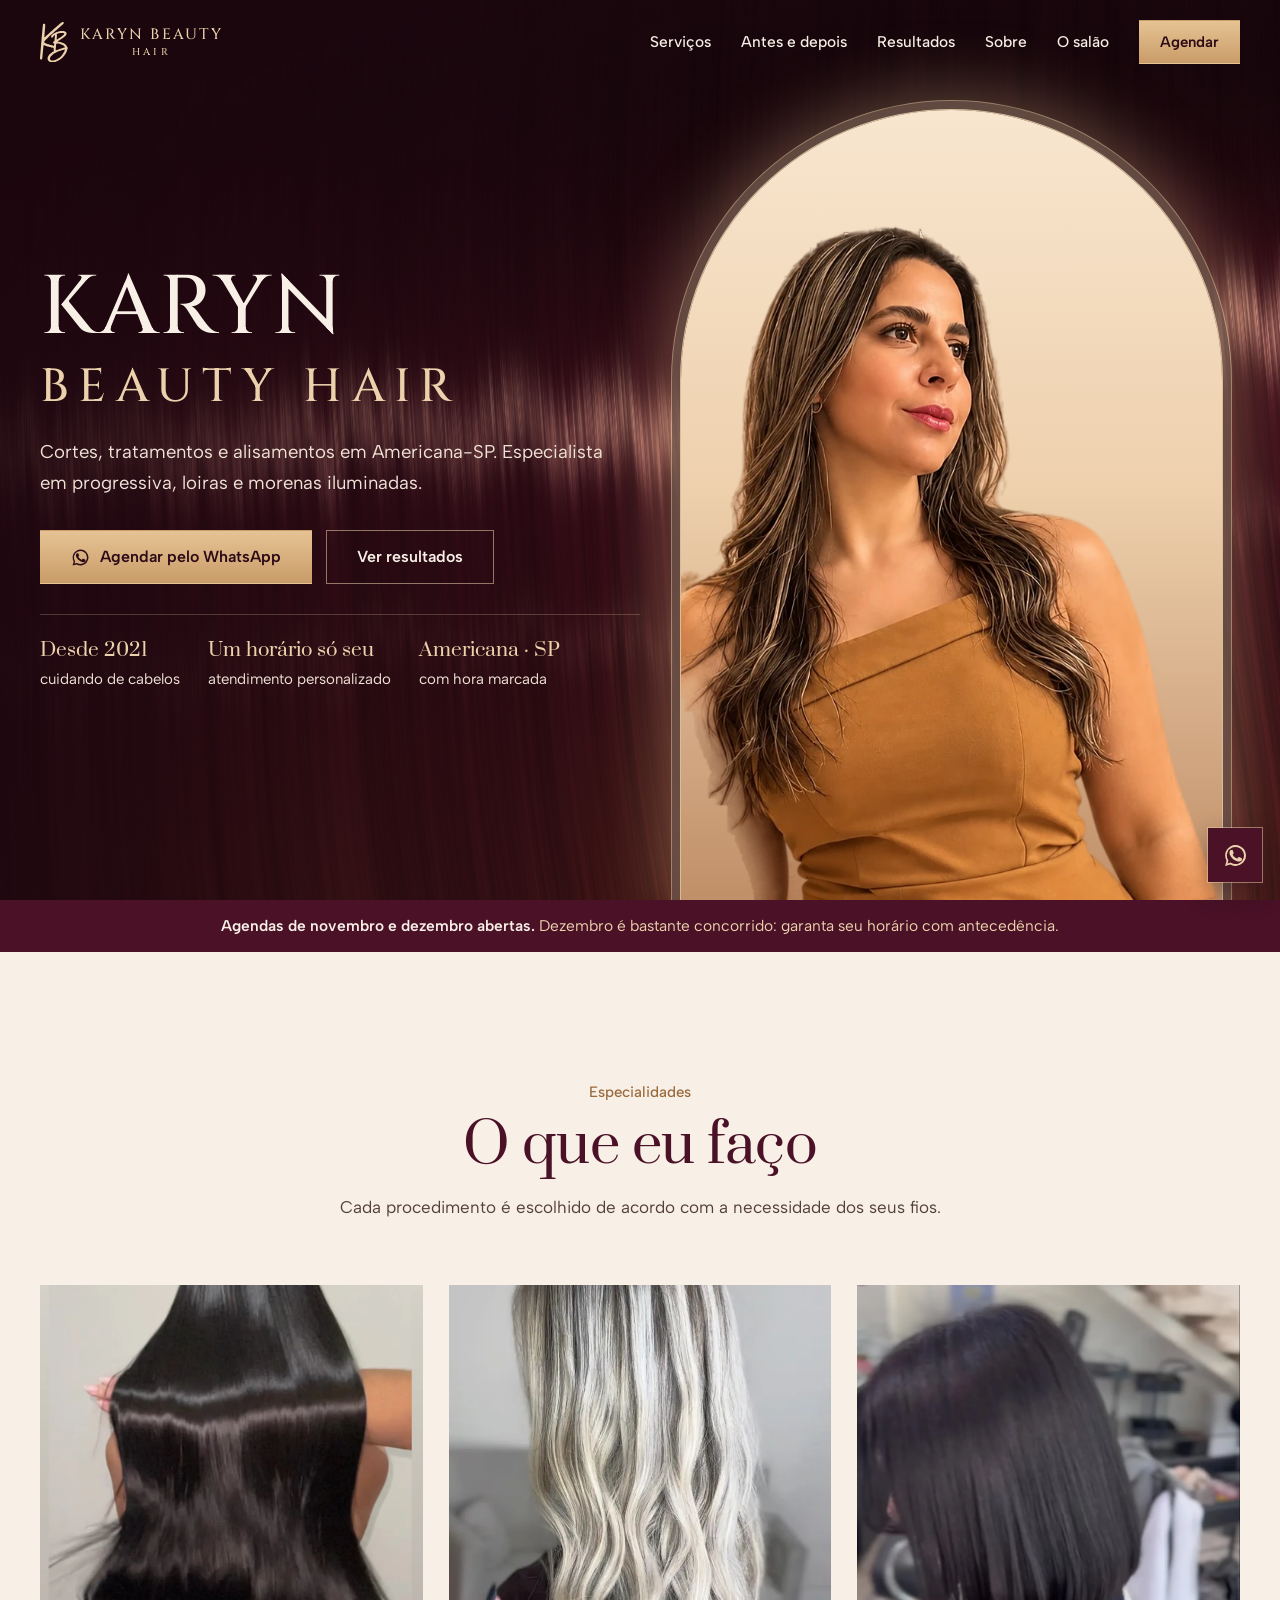
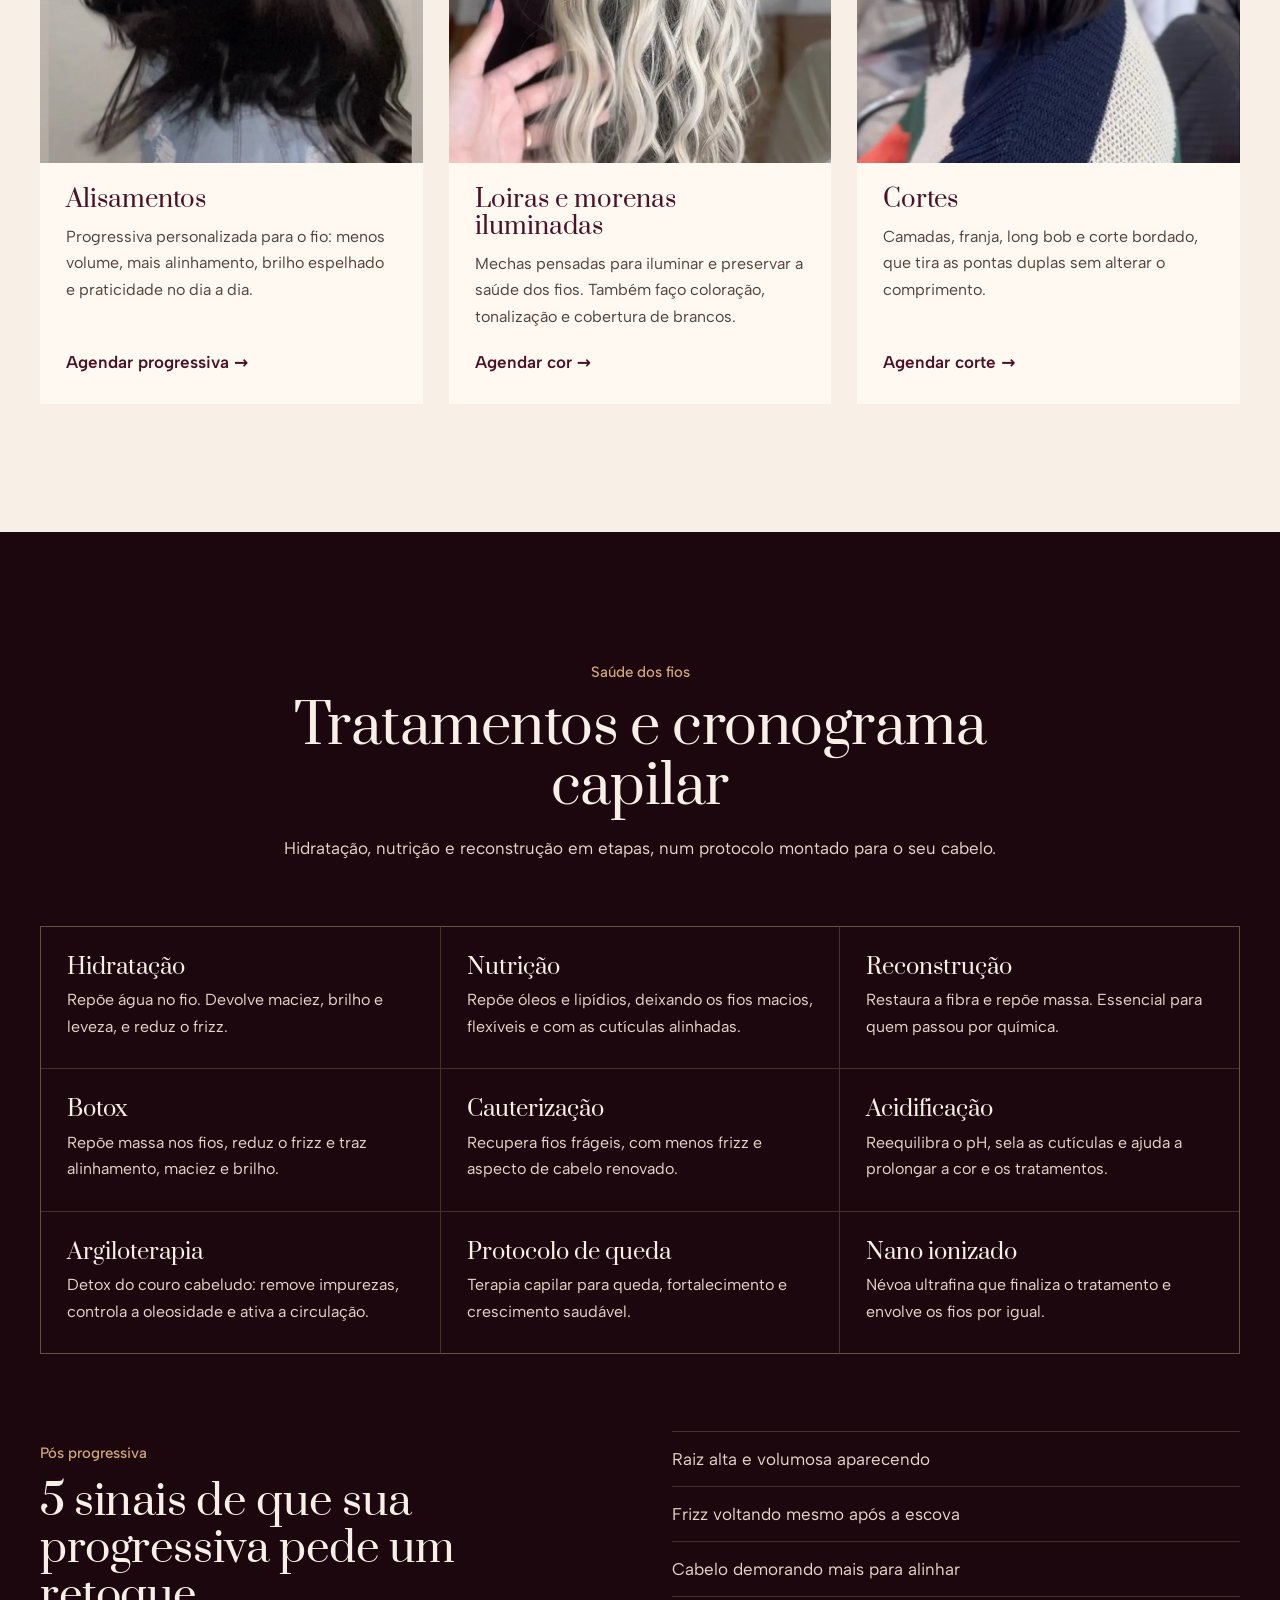
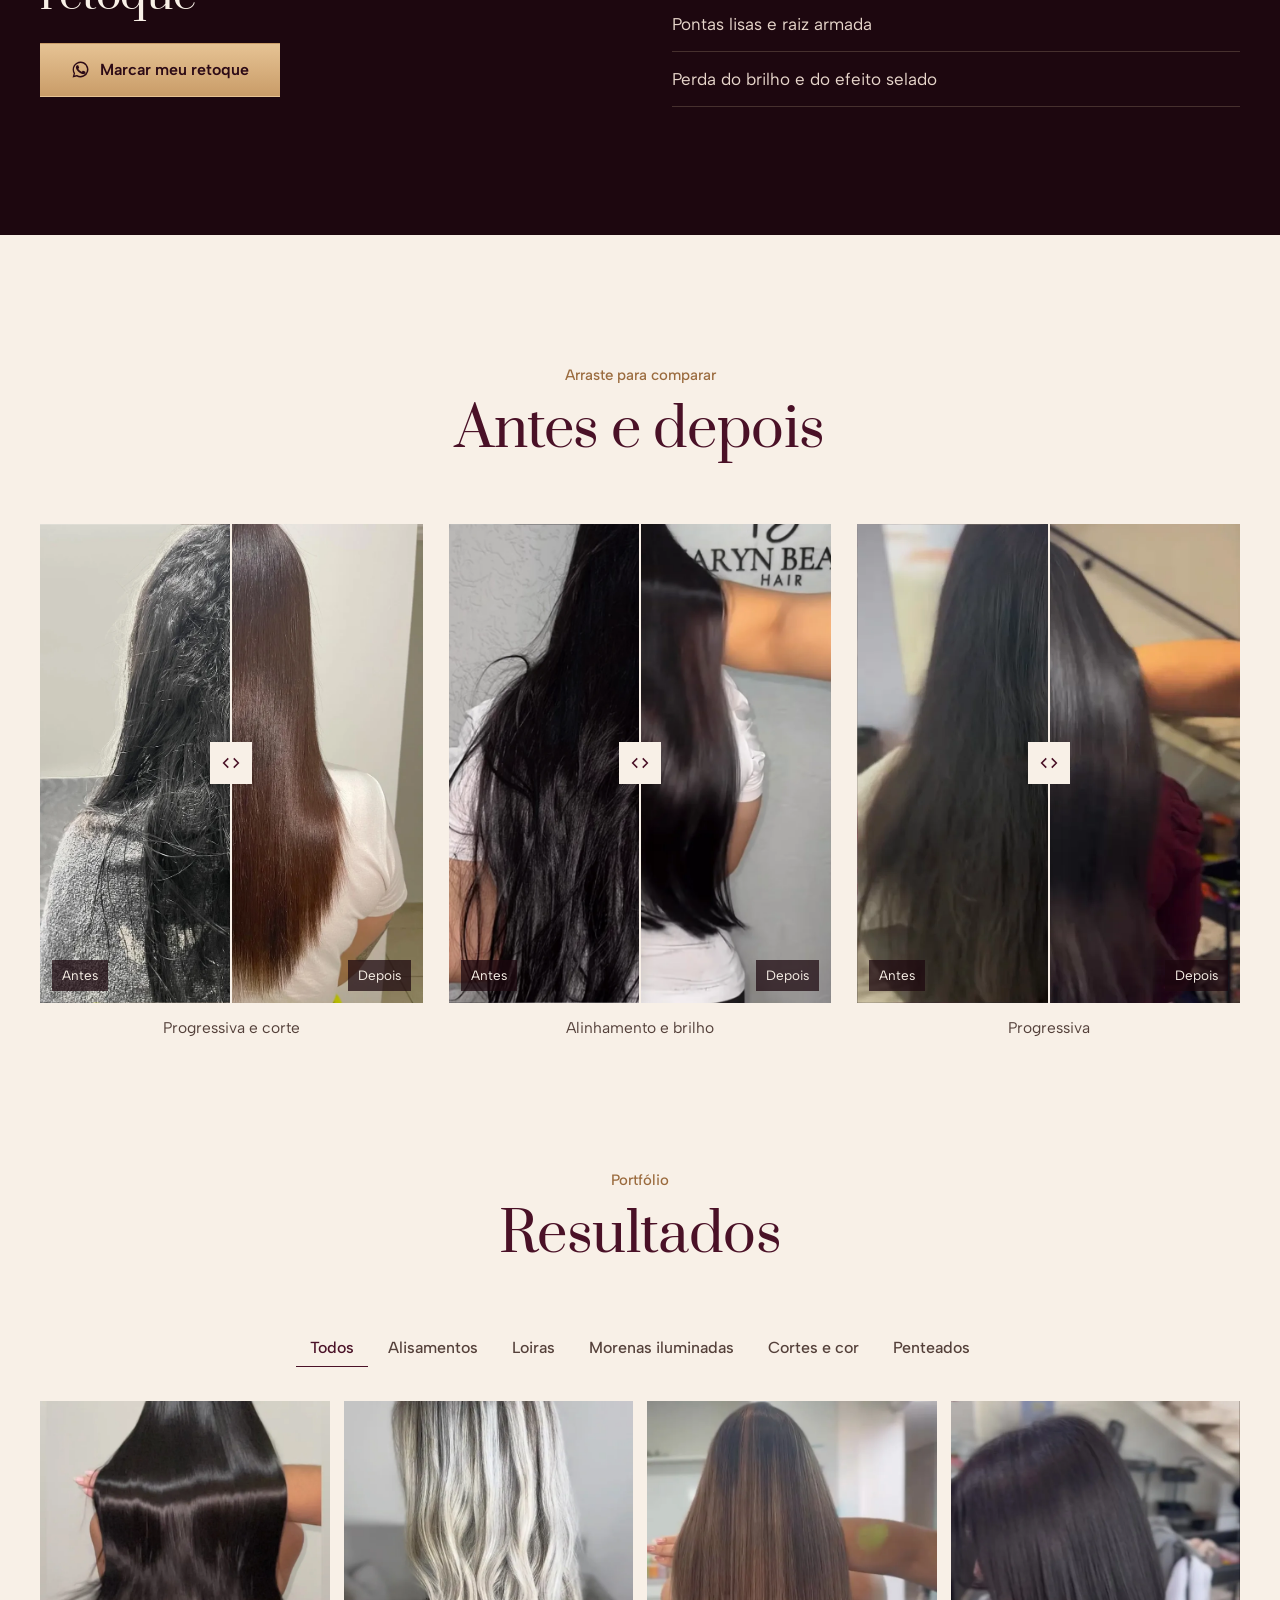
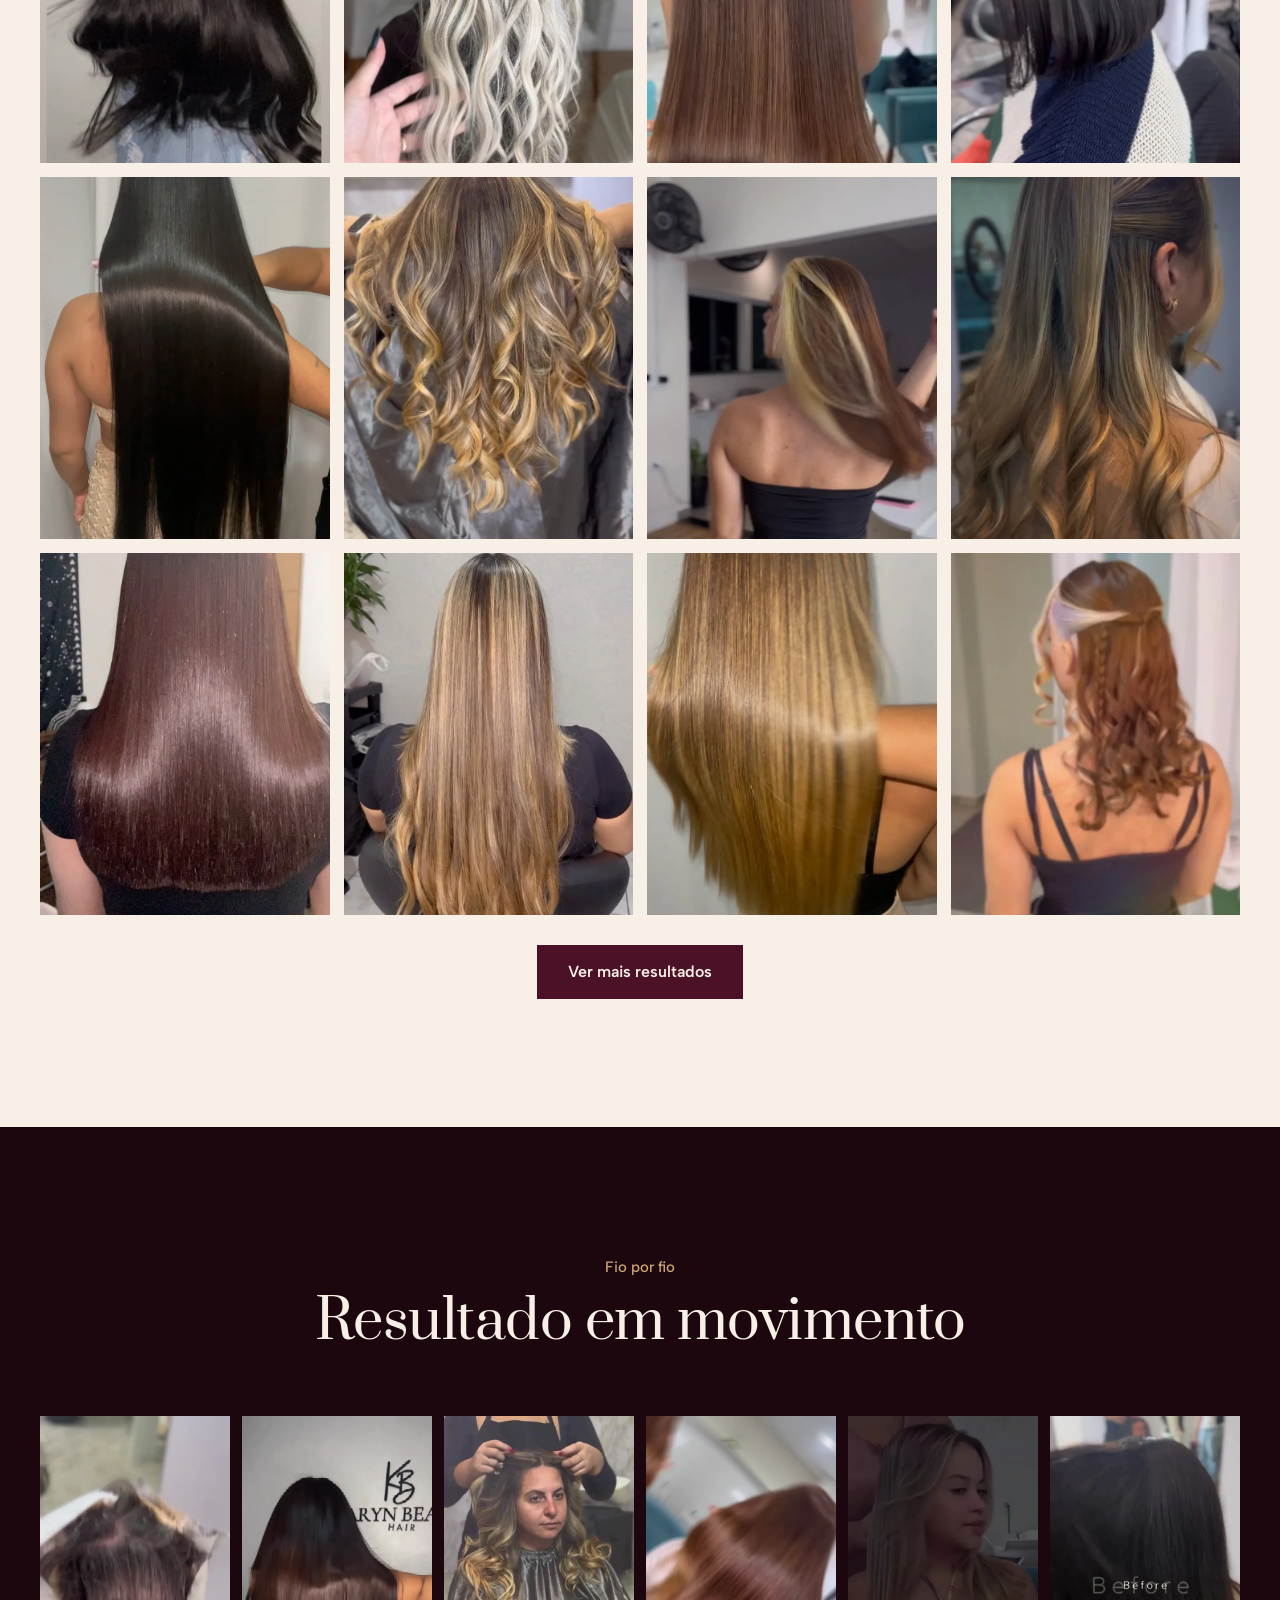
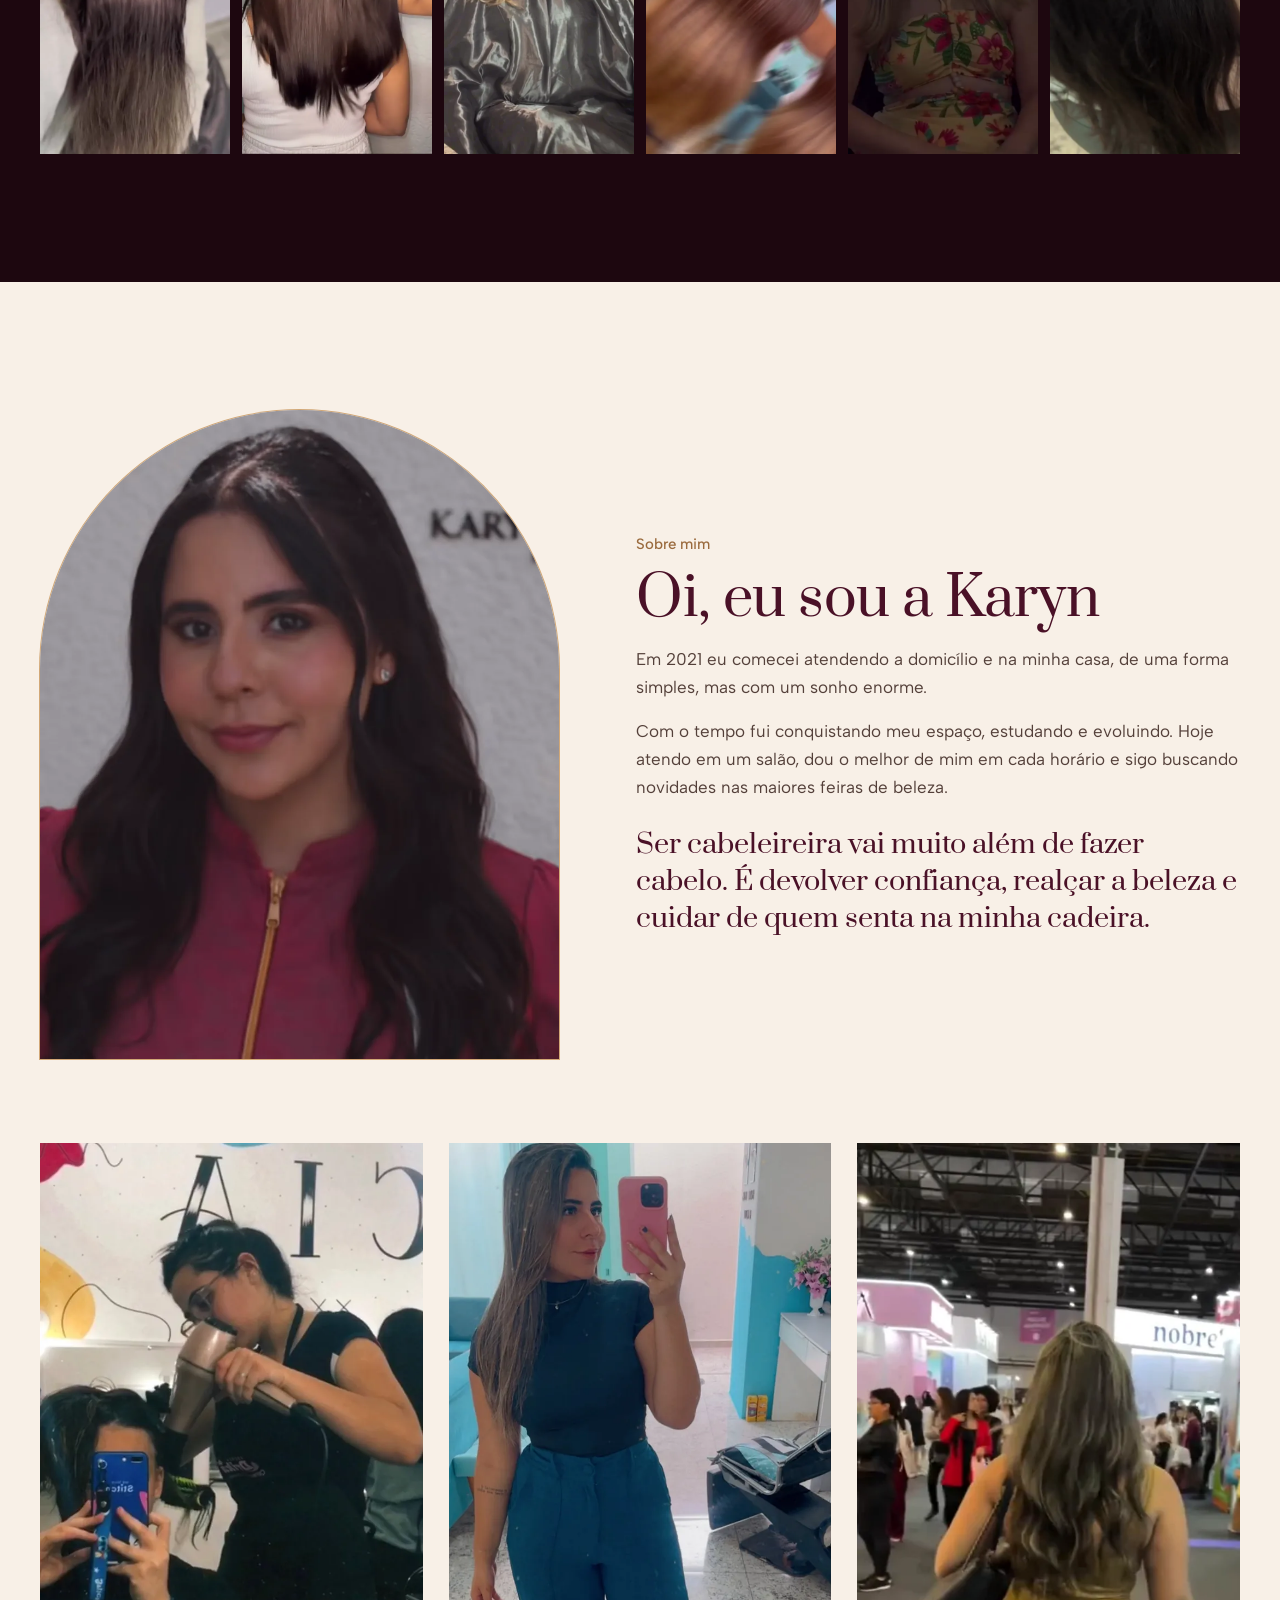
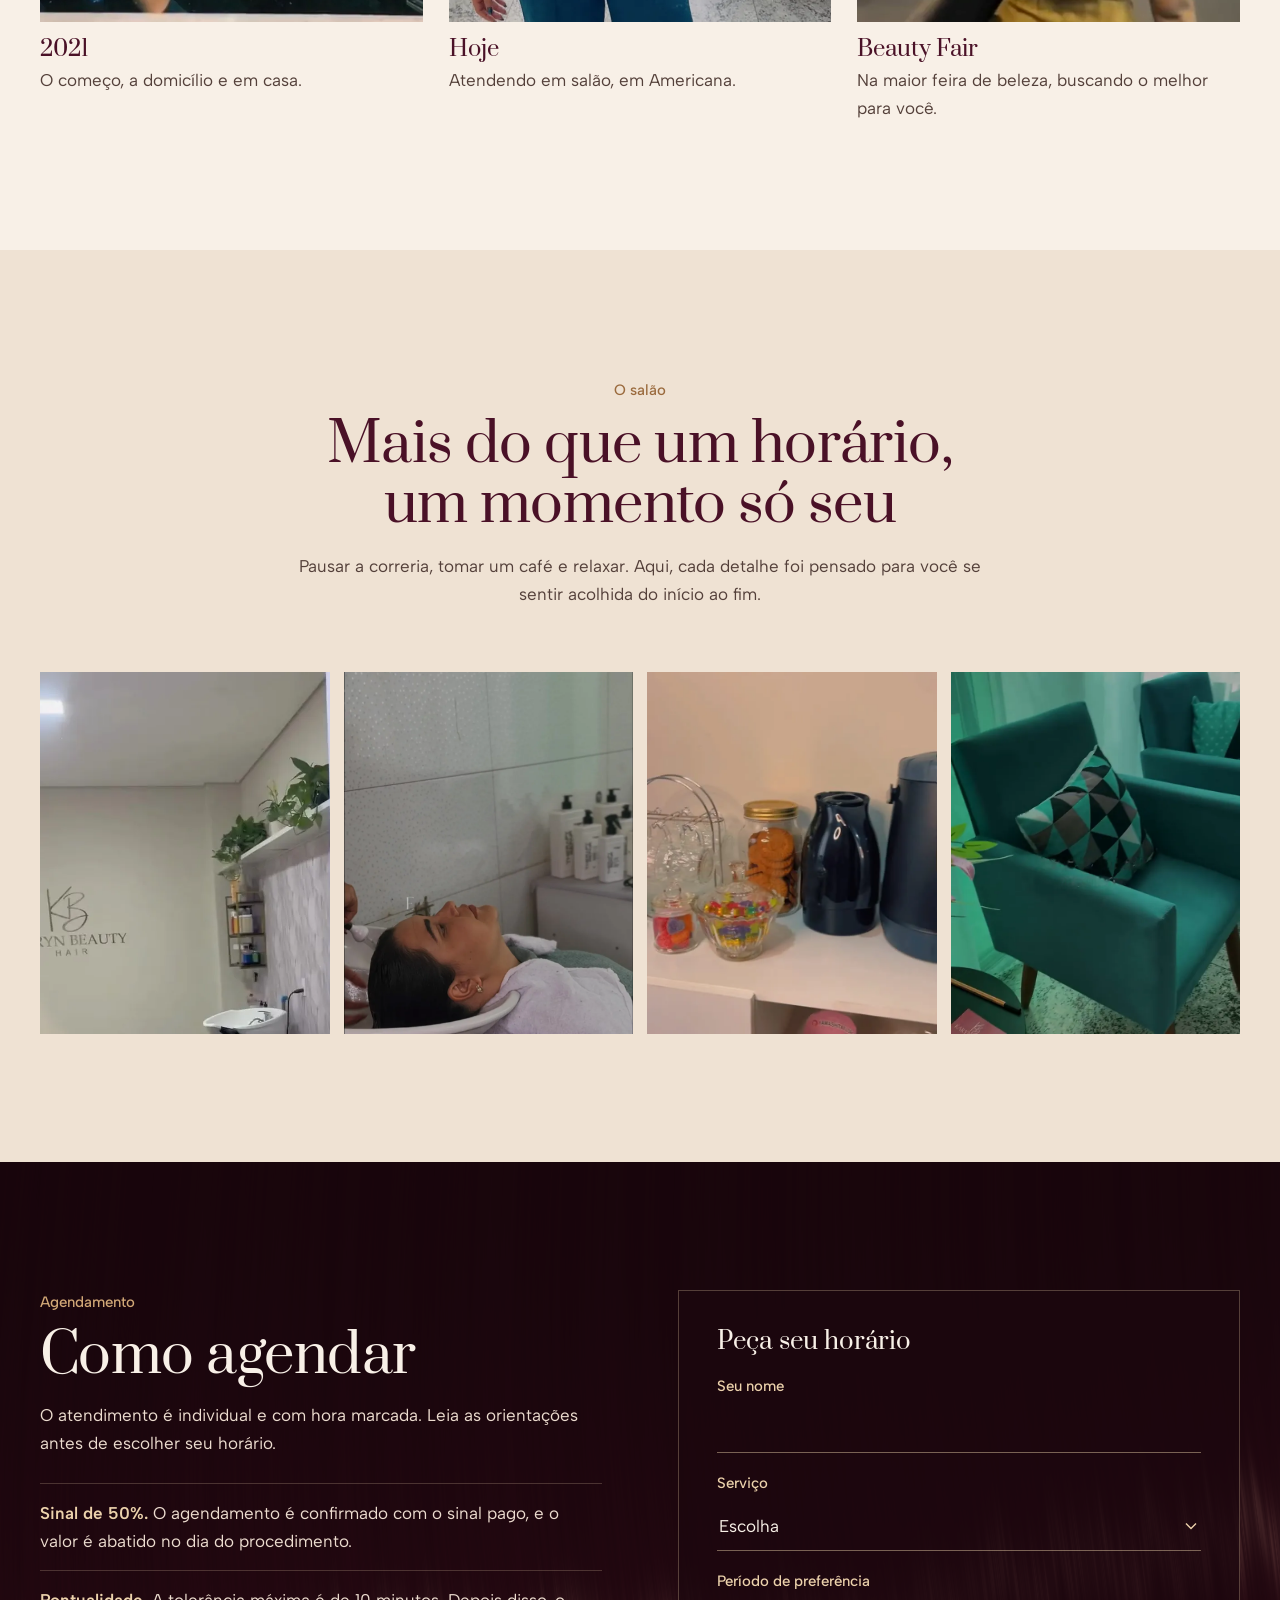
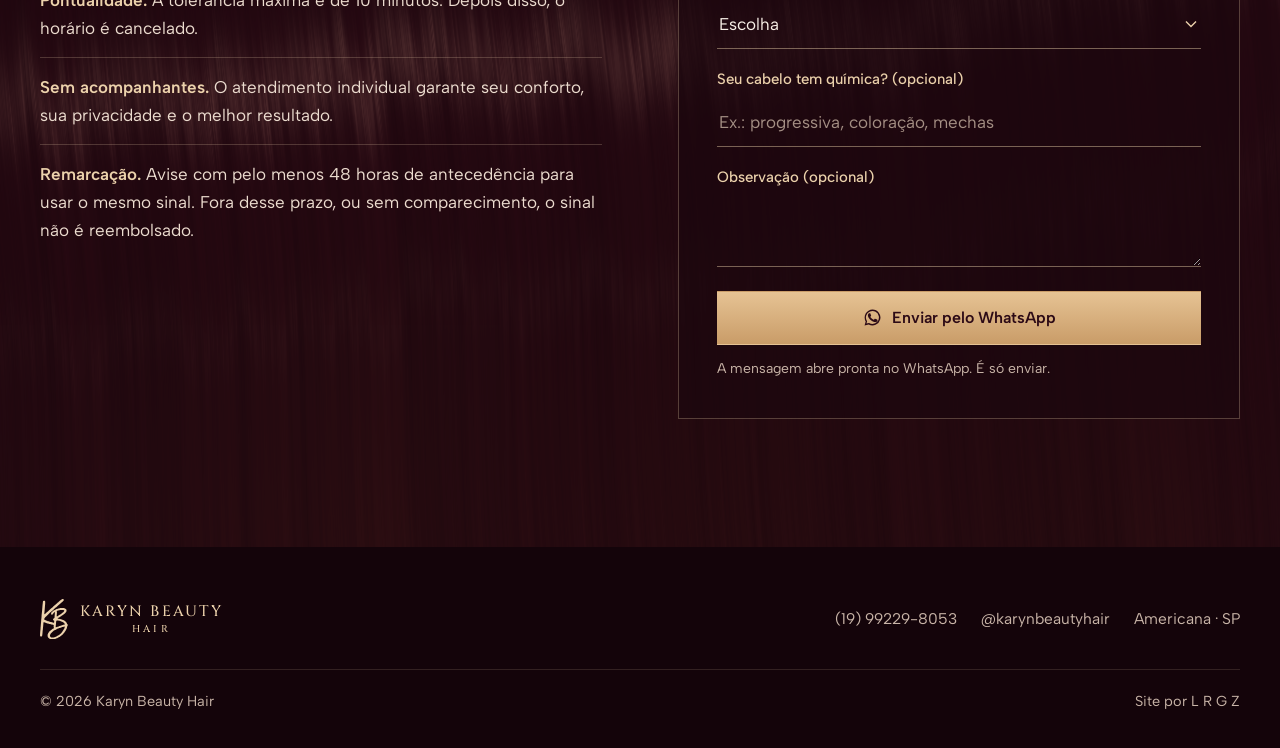
==== index.html @ 6caf1744 "Site Karyn Beauty Hair: topo com fios em shader, resultados, antes e depois e agendamento Co-Authore" ====
<!doctype html>
<html lang="pt-BR">
<head>
<meta charset="utf-8">
<meta name="viewport" content="width=device-width,initial-scale=1,viewport-fit=cover">
<title>Karyn Beauty Hair | Cabeleireira em Americana-SP</title>
<meta name="description" content="Cortes, tratamentos e alisamentos em Americana-SP. Especialista em progressiva, loiras e morenas iluminadas, com atendimento personalizado e hora marcada.">
<meta name="robots" content="noindex">
<meta name="theme-color" content="#1d070f">
<link rel="icon" href="favicon.png">
<link rel="apple-touch-icon" href="apple-touch-icon.png">
<meta property="og:type" content="website">
<meta property="og:title" content="Karyn Beauty Hair | Americana-SP">
<meta property="og:description" content="Alisamentos, loiras e morenas iluminadas, cortes e tratamentos.">
<meta property="og:image" content="https://azeugral.github.io/karyn-beauty-hair/assets/img/og.jpg?v=1">
<meta property="og:url" content="https://azeugral.github.io/karyn-beauty-hair/">
<link rel="preload" href="assets/fonts/cinzel.woff2" as="font" type="font/woff2" crossorigin>
<link rel="preload" href="assets/img/k-hero.webp" as="image">
<link rel="stylesheet" href="assets/css/site.css?v=20261103b">
</head>
<body>
<header class="topo"><div class="cx">
<a class="marca" href="#" aria-label="Karyn Beauty Hair, início"><svg class="kb" aria-hidden="true" xmlns="http://www.w3.org/2000/svg" viewBox="0 0 997 1430" fill="currentColor"><path d="M353.6 1428.2C353.3 1427.2 350.4 1424.9 347.2 1423.0C330.7 1413.4 326.7 1410.3 312.9 1396.8C286.4 1370.7 282.8 1365.0 275.8 1337.0C272.8 1325.3 272.6 1323.2 272.3 1302.5C271.8 1277.8 272.8 1271.5 280.3 1252.5C282.2 1247.5 284.3 1241.5 285.0 1239.1C286.8 1232.5 294.6 1218.4 301.2 1210.2C304.4 1206.2 309.5 1198.7 312.4 1193.7C319.2 1182.2 349.0 1151.8 365.5 1139.5C368.2 1137.4 373.5 1133.0 377.1 1129.6C389.2 1118.4 396.9 1112.0 405.1 1106.4C409.6 1103.4 417.6 1097.4 422.9 1093.1C437.2 1081.5 447.2 1074.8 460.5 1067.9C467.1 1064.5 475.6 1059.5 479.5 1056.9C483.4 1054.3 489.0 1050.6 492.2 1048.6C502.6 1041.8 502.9 1038.6 494.1 1021.7C488.5 1010.8 488.5 1010.8 488.2 993.9C487.9 981.1 488.3 975.1 489.5 969.2C490.4 965.0 491.4 956.5 491.7 950.5C492.7 930.9 489.8 928.5 455.0 920.5C446.5 918.5 436.0 915.8 431.7 914.4C427.3 913.1 415.2 910.4 404.7 908.4C394.1 906.5 381.7 903.6 377.0 902.0C372.3 900.4 362.6 898.1 355.5 897.0C348.3 895.8 337.4 893.2 331.0 891.0C324.0 888.7 313.3 886.1 303.6 884.5C293.2 882.8 285.2 880.9 280.6 879.0C276.7 877.4 267.2 874.5 259.5 872.6C251.8 870.7 241.2 867.5 236.0 865.5C230.8 863.5 222.2 860.4 217.0 858.6C211.8 856.8 205.7 854.4 203.5 853.3C201.3 852.2 195.2 850.1 190.0 848.6C178.2 845.3 173.4 843.4 169.7 840.8C168.2 839.7 165.0 838.2 162.6 837.5C160.3 836.8 154.5 834.6 149.7 832.6C138.2 827.9 134.9 827.9 130.0 832.8C125.6 837.2 124.5 841.3 123.0 859.3C122.4 866.0 121.3 880.0 120.4 890.5C119.6 901.0 118.0 916.7 116.9 925.5C115.9 934.3 114.6 947.9 114.0 955.8C111.4 992.8 110.8 999.4 109.0 1011.8C107.9 1019.0 106.6 1031.6 106.0 1039.8C103.8 1072.5 102.7 1085.0 101.4 1095.0C96.3 1134.0 94.8 1148.1 92.5 1177.0C88.9 1223.1 85.4 1260.1 82.9 1279.5C78.3 1314.7 77.6 1317.6 71.7 1326.6C69.4 1330.1 66.6 1334.4 65.5 1336.2C62.7 1340.8 53.8 1343.0 37.0 1343.2C22.2 1343.4 20.8 1342.9 11.4 1333.6C4.4 1326.8 3.9 1325.4 1.9 1309.5C-0.1 1293.1 -0.3 1288.0 0.9 1276.5C2.7 1258.9 4.9 1225.8 5.5 1208.5C6.3 1185.2 9.8 1145.2 12.7 1125.0C16.5 1098.6 16.8 1094.9 18.5 1062.5C20.1 1030.7 21.5 1011.3 23.0 1001.5C23.5 998.2 24.6 991.0 25.4 985.5C26.2 980.0 27.4 964.7 28.0 951.5C29.3 923.0 33.4 872.4 35.5 859.1C37.8 845.0 39.8 819.8 41.0 790.6C42.4 756.5 45.9 717.5 50.1 689.5C51.1 682.4 52.2 673.4 52.5 669.5C54.1 646.9 55.1 628.6 56.0 605.5C56.6 591.2 57.7 574.3 58.5 568.0C59.3 561.7 60.6 550.2 61.5 542.5C62.3 534.8 64.0 520.4 65.1 510.5C66.2 500.6 67.5 486.4 68.0 479.0C69.0 463.3 71.4 439.8 73.4 424.9C74.2 419.2 75.4 407.1 76.0 398.0C78.7 359.3 81.1 329.6 82.5 317.5C85.6 291.3 87.1 274.5 89.0 242.0C90.5 216.5 93.2 192.6 96.5 173.5C97.9 165.6 100.3 142.3 101.5 124.0C103.0 102.4 106.0 85.0 108.9 81.0C109.8 79.6 111.7 76.7 112.9 74.5C116.3 68.5 127.7 60.2 134.1 59.0C143.5 57.2 159.8 57.7 164.5 60.0C173.7 64.4 181.9 77.5 184.7 92.2C186.5 101.6 186.0 172.4 184.0 187.0C181.8 203.0 178.8 237.4 176.0 278.5C172.8 325.8 171.7 339.1 170.0 354.0C168.2 370.1 167.2 381.5 164.9 413.0C164.3 421.5 162.5 440.0 161.0 454.0C153.7 518.2 153.9 542.7 161.4 544.6C167.5 546.1 171.7 542.8 208.3 507.6C265.7 452.5 281.8 438.1 308.5 418.0C316.5 412.1 335.8 395.1 343.5 387.4C346.8 384.0 352.2 379.3 355.5 376.8C358.8 374.3 367.8 366.2 375.5 358.8C388.3 346.5 397.9 338.0 414.6 324.4C427.5 313.9 439.9 303.1 449.6 294.0C465.5 279.0 504.3 244.7 516.5 234.8C519.2 232.6 528.9 224.0 538.0 215.7C547.0 207.3 556.2 199.0 558.5 197.1C560.7 195.3 569.0 187.9 577.0 180.6C585.0 173.4 594.0 165.4 597.0 163.0C600.0 160.5 607.7 153.8 614.1 148.0C620.6 142.2 630.4 133.4 636.1 128.5C641.7 123.5 649.6 116.6 653.6 113.0C657.5 109.4 664.9 102.9 670.1 98.5C675.2 94.1 682.5 87.6 686.5 84.0C690.4 80.4 697.3 74.6 701.9 71.0C706.5 67.5 710.9 63.5 711.8 62.2C712.6 60.9 715.8 58.1 718.9 56.0C722.0 53.9 726.5 50.1 729.0 47.5C733.0 43.4 739.1 38.3 758.4 23.6C761.2 21.5 766.0 17.6 769.1 14.9C776.2 8.8 793.1 1.9 802.4 1.3C828.9 -0.4 835.3 1.8 846.4 16.4C850.2 21.5 850.2 21.5 849.8 34.0C849.4 44.6 849.0 47.2 847.1 51.0C844.7 55.6 814.6 86.9 803.4 96.4C791.3 106.6 777.3 118.9 769.0 126.5C760.1 134.7 743.4 149.1 730.2 159.8C726.0 163.3 716.7 171.2 709.6 177.3C702.5 183.5 693.7 190.6 690.1 193.3C686.5 195.9 675.2 206.1 665.0 215.9C654.8 225.8 643.1 236.5 639.0 239.7C634.9 243.0 625.5 251.2 618.3 257.9C611.0 264.7 603.1 271.6 600.7 273.4C593.7 278.5 575.2 294.8 565.5 304.5C553.0 316.9 513.6 353.0 503.1 361.5C498.4 365.4 491.2 371.7 487.0 375.5C482.9 379.4 475.7 385.5 471.0 389.0C466.3 392.5 460.5 397.4 458.1 399.8C455.6 402.2 450.6 406.6 446.9 409.6C443.1 412.6 438.4 417.1 436.3 419.6C434.2 422.1 428.4 427.4 423.5 431.3C418.6 435.2 411.4 441.3 407.6 444.8C403.8 448.3 398.0 453.0 394.6 455.2C391.3 457.3 384.2 463.3 379.0 468.4C373.8 473.4 367.2 479.5 364.3 481.7C357.1 487.4 346.4 496.9 335.1 507.6C329.8 512.6 321.7 519.7 317.0 523.5C297.8 539.0 212.2 624.2 196.8 643.0C193.9 646.6 189.5 652.7 187.0 656.5C184.6 660.4 179.6 667.1 175.9 671.5C160.6 689.9 148.1 713.0 149.3 720.7C151.0 730.7 165.1 743.2 184.0 751.4C189.7 753.9 198.0 758.4 202.4 761.4C206.9 764.3 212.8 767.7 215.5 768.8C235.1 776.9 265.3 787.4 281.0 791.5C287.9 793.3 300.5 797.0 309.0 799.8C317.5 802.6 326.1 805.3 328.0 805.8C329.9 806.3 336.9 808.4 343.5 810.4C350.1 812.5 363.1 816.2 372.5 818.7C381.9 821.2 392.6 824.1 396.5 825.1C400.4 826.2 410.1 828.3 418.3 830.0C426.8 831.7 441.3 835.7 452.8 839.5C491.2 852.4 494.8 853.0 499.8 848.0C505.8 842.1 507.9 828.3 508.0 794.5C508.0 772.4 506.6 769.3 495.2 767.0C486.7 765.2 484.7 764.3 477.3 758.6C467.3 751.0 465.8 747.5 466.2 733.5C466.6 721.2 470.0 713.3 477.8 707.2C479.6 705.7 484.8 701.1 489.3 696.9C493.9 692.6 500.1 687.9 503.6 686.2C516.4 679.8 518.8 674.6 520.1 650.1C521.2 628.8 522.4 614.6 524.6 597.5C526.5 582.4 528.6 563.0 529.9 547.5C530.9 536.4 533.4 483.9 533.4 476.1C533.3 469.2 525.6 466.1 517.4 469.5C509.4 472.8 480.7 503.6 475.0 515.0C470.5 524.0 452.6 548.3 448.0 551.6C437.8 559.2 421.8 562.6 414.4 558.7C386.0 544.0 390.9 498.1 424.4 463.8C435.1 452.8 460.4 431.8 466.7 428.7C470.4 426.8 475.3 423.8 477.5 422.0C479.7 420.3 485.3 416.8 490.0 414.2C494.7 411.7 501.9 407.4 505.9 404.7C510.0 401.9 519.3 396.9 526.5 393.5C533.7 390.0 542.4 385.4 545.9 383.2C549.4 380.9 554.6 378.2 557.6 377.0C560.6 375.9 565.2 373.9 567.8 372.6C570.5 371.2 576.4 369.0 581.1 367.5C585.7 366.1 593.6 363.4 598.6 361.5C603.6 359.6 612.8 356.6 619.1 354.6C625.4 352.7 634.1 349.8 638.5 348.2C642.9 346.6 652.6 344.0 660.0 342.5C667.4 341.0 676.0 338.9 679.0 337.9C699.5 330.7 743.0 326.0 788.1 326.0C840.5 326.0 857.0 327.5 872.2 334.0C876.1 335.7 882.9 338.0 887.3 339.1C906.7 344.0 918.3 350.7 932.9 365.2C948.1 380.4 948.4 381.1 949.5 399.5C951.0 425.1 945.8 448.7 936.0 461.1C933.7 464.0 930.9 468.2 929.8 470.4C928.6 472.7 923.5 479.2 918.3 485.0C913.2 490.8 906.6 498.2 903.7 501.4C900.9 504.7 893.8 511.4 888.0 516.4C882.3 521.4 872.1 530.7 865.4 537.0C844.5 556.8 838.5 561.5 828.0 566.9C822.6 569.7 816.0 573.7 813.3 575.7C810.7 577.7 806.1 580.8 803.0 582.6C796.7 586.3 771.5 603.1 753.0 616.0C746.1 620.8 736.1 627.0 730.8 629.8C725.4 632.6 718.0 636.9 714.3 639.3C703.6 646.2 692.5 652.8 679.3 660.0C653.2 674.4 628.0 693.4 628.0 698.6C628.0 704.0 632.1 705.2 663.0 709.5C698.9 714.5 730.7 720.7 752.5 727.0C762.8 730.0 791.2 738.0 801.0 740.6C804.0 741.5 811.9 744.6 818.5 747.5C825.1 750.5 832.6 753.6 835.2 754.5C846.8 758.4 879.3 776.6 894.1 787.5C911.4 800.1 935.1 825.4 945.1 841.6C947.4 845.4 951.3 850.8 953.7 853.5C956.1 856.2 958.4 860.1 958.9 862.0C962.1 875.0 963.0 878.1 964.8 883.0C966.0 886.0 967.1 889.6 967.4 891.0C968.2 894.8 983.5 910.7 988.9 913.5C995.4 916.8 996.2 918.0 996.1 924.9C996.0 937.1 991.6 952.4 987.0 956.5C977.2 965.4 972.4 975.7 970.5 991.7C968.7 1007.6 963.8 1029.5 960.6 1035.8C959.3 1038.4 957.0 1045.8 955.5 1052.2C954.0 1058.7 952.0 1065.4 951.1 1067.2C950.1 1069.0 946.7 1075.2 943.5 1081.0C940.3 1086.8 934.9 1096.7 931.6 1103.0C928.2 1109.3 923.0 1118.3 920.1 1123.0C917.1 1127.7 912.2 1135.5 909.2 1140.5C906.3 1145.5 902.6 1150.8 901.0 1152.5C898.1 1155.6 891.0 1166.8 883.0 1180.6C877.8 1189.7 869.5 1200.3 862.5 1207.0C859.9 1209.5 854.4 1215.5 850.2 1220.5C827.2 1248.1 791.9 1284.6 781.2 1291.9C778.1 1294.0 774.6 1296.8 773.5 1298.0C769.4 1302.7 748.0 1320.1 739.9 1325.3C735.3 1328.3 727.5 1334.0 722.5 1337.9C713.2 1345.2 708.8 1348.2 686.5 1362.4C658.0 1380.5 650.2 1385.0 642.3 1388.0C637.8 1389.7 632.5 1392.4 630.6 1393.9C628.6 1395.5 622.3 1398.4 616.4 1400.4C610.5 1402.4 603.2 1405.4 600.1 1406.9C597.0 1408.5 590.0 1411.5 584.5 1413.5C579.0 1415.6 572.0 1418.5 569.0 1420.0C566.0 1421.5 559.6 1423.9 554.8 1425.4C550.0 1426.8 545.8 1428.5 545.5 1429.0C544.2 1431.1 354.2 1430.3 353.6 1428.2ZM469.0 1377.0C472.0 1376.5 480.6 1375.3 488.0 1374.5C502.6 1372.8 532.8 1364.4 548.7 1357.6C553.0 1355.8 559.0 1353.5 562.0 1352.5C565.0 1351.6 571.1 1348.8 575.5 1346.5C579.9 1344.1 586.0 1341.2 589.0 1339.9C592.0 1338.7 597.6 1335.6 601.5 1333.2C605.4 1330.7 610.3 1327.9 612.5 1327.0C616.1 1325.4 634.6 1314.4 647.5 1306.1C650.2 1304.3 657.0 1300.1 662.5 1296.6C668.0 1293.2 674.6 1288.8 677.1 1286.9C679.7 1285.0 686.5 1280.0 692.3 1275.8C712.0 1261.2 759.6 1214.6 783.6 1186.4C787.3 1182.1 791.6 1177.2 793.3 1175.6C796.2 1172.6 800.1 1166.9 830.3 1121.7C856.7 1082.2 864.9 1068.6 869.6 1056.6C871.1 1052.7 874.1 1045.3 876.2 1040.1C879.0 1033.3 880.5 1027.9 881.5 1020.1C882.3 1014.3 883.4 1006.7 884.0 1003.4C886.9 985.5 881.7 982.7 859.0 990.2C852.8 992.3 845.2 994.0 840.6 994.4C836.0 994.8 830.2 996.1 826.6 997.6C823.2 999.0 813.8 1001.7 805.5 1003.7C797.1 1005.7 786.7 1008.9 782.0 1011.1C775.8 1013.8 770.1 1015.4 761.0 1017.0C748.6 1019.1 720.9 1027.8 708.3 1033.5C705.2 1035.0 697.0 1038.1 690.1 1040.4C683.2 1042.8 675.9 1045.7 674.0 1046.8C672.1 1047.9 665.9 1050.4 660.2 1052.4C654.6 1054.4 648.0 1057.1 645.7 1058.4C643.4 1059.7 637.5 1062.0 632.5 1063.5C626.8 1065.2 617.1 1069.6 605.9 1075.6C596.3 1080.7 585.3 1086.1 581.4 1087.6C573.6 1090.5 555.9 1099.7 548.7 1104.7C546.0 1106.5 541.9 1108.5 539.7 1109.1C531.2 1111.4 526.8 1113.3 522.7 1116.6C520.4 1118.4 516.5 1121.1 514.0 1122.6C511.5 1124.0 505.9 1127.4 501.5 1130.0C497.1 1132.6 491.9 1135.4 490.0 1136.3C488.1 1137.1 484.5 1139.3 482.0 1141.1C479.5 1143.0 474.6 1146.5 470.9 1149.0C467.3 1151.5 457.7 1160.4 449.5 1169.0C441.3 1177.5 433.5 1185.4 432.0 1186.5C406.8 1205.7 378.2 1241.2 371.0 1262.5C369.5 1267.0 366.4 1274.2 364.1 1278.5C358.2 1289.9 355.9 1319.1 359.9 1332.2C362.4 1340.2 378.5 1360.0 387.7 1366.2C392.3 1369.4 409.9 1375.7 419.5 1377.6C427.3 1379.1 459.1 1378.8 469.0 1377.0ZM582.0 1009.6C585.6 1008.3 592.8 1005.6 598.2 1003.7C603.5 1001.7 610.0 999.0 612.7 997.7C615.3 996.3 620.4 994.3 624.0 993.2C629.7 991.5 652.8 983.3 682.2 972.6C687.5 970.7 695.6 968.1 700.1 967.0C704.6 965.8 710.6 963.7 713.4 962.3C718.4 959.7 742.1 952.3 767.5 945.4C774.6 943.5 786.1 940.2 793.0 938.0C799.9 935.9 810.2 932.9 816.0 931.5C821.8 930.0 832.1 927.1 839.0 925.0C845.9 922.9 857.2 920.1 864.2 918.6C884.1 914.6 887.5 911.8 886.7 900.0C885.8 885.7 873.4 868.2 849.3 847.3C840.6 839.7 837.6 837.9 828.0 834.4C819.4 831.4 794.5 819.1 788.5 815.0C781.8 810.5 775.1 807.4 763.3 803.7C757.2 801.7 751.3 799.7 750.2 799.1C744.3 795.9 708.6 786.3 685.5 781.6C652.4 775.0 600.9 770.9 592.8 774.3C585.1 777.6 580.5 787.5 578.9 804.5C578.4 810.0 577.3 819.0 576.5 824.5C575.7 830.0 574.3 846.4 573.5 861.0C572.0 887.8 570.5 904.6 567.0 931.0C565.9 939.0 564.6 952.2 564.0 960.5C563.5 968.8 562.2 982.1 561.3 990.2C558.8 1011.8 563.6 1016.3 582.0 1009.6ZM610.7 620.5C613.5 619.7 619.1 616.8 623.1 614.2C627.2 611.6 635.2 606.8 641.0 603.7C646.8 600.5 655.3 595.2 660.0 591.8C667.4 586.5 680.7 577.8 703.8 563.4C707.3 561.3 715.9 555.5 723.0 550.5C730.1 545.5 741.9 537.6 749.2 532.8C760.4 525.5 784.2 507.7 795.3 498.4C797.0 497.0 800.9 494.6 804.0 493.0C807.2 491.4 811.6 488.0 814.1 485.2C816.5 482.4 824.1 475.5 831.0 469.7C862.4 443.2 873.5 426.2 868.0 413.0C865.6 407.2 849.8 398.6 834.8 395.0C819.1 391.1 768.3 390.1 738.5 393.0C718.7 395.0 671.2 404.9 659.5 409.5C656.2 410.9 649.5 413.1 644.5 414.5C624.7 420.3 603.1 429.8 598.6 434.8C595.4 438.4 596.7 446.5 601.8 454.1C606.0 460.3 606.0 460.3 606.1 470.9C606.3 492.2 605.4 509.5 602.5 535.5C600.5 553.4 599.2 568.6 598.5 581.0C598.2 586.8 597.4 596.3 596.9 602.2C595.1 620.2 598.2 624.2 610.7 620.5Z"/></svg><b>KARYN BEAUTY<small>HAIR</small></b></a>
<nav class="menu" aria-label="Principal"><a href="#servicos">Serviços</a><a href="#antes-depois">Antes e depois</a><a href="#resultados">Resultados</a><a href="#sobre">Sobre</a><a href="#salao">O salão</a><a class="bt bt-ouro" href="#agendar">Agendar</a></nav>
<button class="abre" type="button" aria-label="Abrir menu"><span></span><span></span><span></span></button>
</div></header>
<div class="gaveta" hidden><button class="fecha" type="button" aria-label="Fechar menu">×</button><a href="#servicos">Serviços</a><a href="#antes-depois">Antes e depois</a><a href="#resultados">Resultados</a><a href="#sobre">Sobre</a><a href="#salao">O salão</a><a class="bt bt-ouro" href="#agendar">Agendar</a></div>
<main>
<section class="hero">
<canvas aria-hidden="true"></canvas>
<video class="fundo" data-src="assets/video/fios.mp4?v=20261103b" poster="assets/img/fios-poster.webp" muted loop playsinline aria-hidden="true"></video>
<div class="cx hero-in">
<div class="hero-tx">
<h1 class="ent"><span>KARYN</span><span class="l2">BEAUTY HAIR</span></h1>
<p class="sub ent d1">Cortes, tratamentos e alisamentos em Americana-SP. Especialista em progressiva, loiras e morenas iluminadas.</p>
<div class="acoes ent d2"><a class="bt bt-ouro" href="https://wa.me/5519992298053?text=Ol%C3%A1%2C%20Karyn!%20Vim%20pelo%20site%20e%20gostaria%20de%20agendar." target="_blank" rel="noopener"><svg viewBox="0 0 24 24" fill="currentColor" aria-hidden="true"><path d="M17.5 14.4c-.3-.1-1.7-.8-2-.9-.3-.1-.5-.1-.7.1-.2.3-.8.9-.9 1.1-.2.2-.3.2-.6.1-.3-.1-1.2-.5-2.3-1.4-.9-.8-1.4-1.7-1.6-2-.2-.3 0-.5.1-.6l.4-.5c.1-.2.2-.3.3-.5.1-.2 0-.4 0-.5-.1-.1-.7-1.6-.9-2.2-.2-.6-.5-.5-.7-.5h-.6c-.2 0-.5.1-.8.4-.3.3-1 1-1 2.5s1.1 2.9 1.2 3.1c.2.2 2.1 3.2 5.1 4.5.7.3 1.3.5 1.7.6.7.2 1.4.2 1.9.1.6-.1 1.7-.7 2-1.4.2-.7.2-1.2.2-1.4-.1-.1-.3-.2-.6-.3zM12 2a10 10 0 0 0-8.6 15L2 22l5.1-1.3A10 10 0 1 0 12 2zm0 18.2c-1.5 0-3-.4-4.3-1.2l-.3-.2-3 .8.8-2.9-.2-.3A8.2 8.2 0 1 1 12 20.2z"/></svg>Agendar pelo WhatsApp</a><a class="bt bt-linha" href="#resultados">Ver resultados</a></div>
<ul class="infos ent d3"><li><strong>Desde 2021</strong>cuidando de cabelos</li><li><strong>Um horário só seu</strong>atendimento personalizado</li><li><strong>Americana · SP</strong>com hora marcada</li></ul>
</div>
<div class="espelho"><div class="arco"><img class="karyn" src="assets/img/k-hero.webp" alt="Karyn, cabeleireira, de vestido caramelo e cabelo longo iluminado" width="880" height="914"></div></div>
</div>
</section>
<p class="aviso" data-ate="2026-12-31"><strong>Agendas de novembro e dezembro abertas.</strong> Dezembro é bastante concorrido: garanta seu horário com antecedência.</p>

<section class="sec" id="servicos"><div class="cx">
<div class="cab rv"><span class="chap">Especialidades</span><h2>O que eu faço</h2><p>Cada procedimento é escolhido de acordo com a necessidade dos seus fios.</p></div>
<div class="g3">
<article class="card rv"><div class="foto"><img src="assets/img/s-alisamento.webp" alt="Cabelo escuro liso com brilho espelhado" loading="lazy"></div><div class="tx"><h3>Alisamentos</h3><p>Progressiva personalizada para o fio: menos volume, mais alinhamento, brilho espelhado e praticidade no dia a dia.</p><a href="https://wa.me/5519992298053?text=Ol%C3%A1%2C%20Karyn!%20Vim%20pelo%20site%20e%20gostaria%20de%20agendar." target="_blank" rel="noopener">Agendar progressiva <span>→</span></a></div></article>
<article class="card rv" style="--a:.08s"><div class="foto"><img src="assets/img/s-iluminadas.webp" alt="Loiro com ondas e mechas claras" loading="lazy"></div><div class="tx"><h3>Loiras e morenas iluminadas</h3><p>Mechas pensadas para iluminar e preservar a saúde dos fios. Também faço coloração, tonalização e cobertura de brancos.</p><a href="https://wa.me/5519992298053?text=Ol%C3%A1%2C%20Karyn!%20Vim%20pelo%20site%20e%20gostaria%20de%20agendar." target="_blank" rel="noopener">Agendar cor <span>→</span></a></div></article>
<article class="card rv" style="--a:.16s"><div class="foto"><img src="assets/img/s-corte.webp" alt="Corte na altura dos ombros com fios alinhados" loading="lazy"></div><div class="tx"><h3>Cortes</h3><p>Camadas, franja, long bob e corte bordado, que tira as pontas duplas sem alterar o comprimento.</p><a href="https://wa.me/5519992298053?text=Ol%C3%A1%2C%20Karyn!%20Vim%20pelo%20site%20e%20gostaria%20de%20agendar." target="_blank" rel="noopener">Agendar corte <span>→</span></a></div></article>
</div>
</div></section>

<section class="sec esc" id="tratamentos"><div class="cx">
<div class="cab rv"><span class="chap">Saúde dos fios</span><h2>Tratamentos e cronograma capilar</h2><p>Hidratação, nutrição e reconstrução em etapas, num protocolo montado para o seu cabelo.</p></div>
<div class="lista"><div class="rv" style="--a:0.00s"><h3>Hidratação</h3><p>Repõe água no fio. Devolve maciez, brilho e leveza, e reduz o frizz.</p></div><div class="rv" style="--a:0.07s"><h3>Nutrição</h3><p>Repõe óleos e lipídios, deixando os fios macios, flexíveis e com as cutículas alinhadas.</p></div><div class="rv" style="--a:0.14s"><h3>Reconstrução</h3><p>Restaura a fibra e repõe massa. Essencial para quem passou por química.</p></div><div class="rv" style="--a:0.00s"><h3>Botox</h3><p>Repõe massa nos fios, reduz o frizz e traz alinhamento, maciez e brilho.</p></div><div class="rv" style="--a:0.07s"><h3>Cauterização</h3><p>Recupera fios frágeis, com menos frizz e aspecto de cabelo renovado.</p></div><div class="rv" style="--a:0.14s"><h3>Acidificação</h3><p>Reequilibra o pH, sela as cutículas e ajuda a prolongar a cor e os tratamentos.</p></div><div class="rv" style="--a:0.00s"><h3>Argiloterapia</h3><p>Detox do couro cabeludo: remove impurezas, controla a oleosidade e ativa a circulação.</p></div><div class="rv" style="--a:0.07s"><h3>Protocolo de queda</h3><p>Terapia capilar para queda, fortalecimento e crescimento saudável.</p></div><div class="rv" style="--a:0.14s"><h3>Nano ionizado</h3><p>Névoa ultrafina que finaliza o tratamento e envolve os fios por igual.</p></div></div>
<div class="sinais">
<div class="rv"><span class="chap">Pós progressiva</span><h2>5 sinais de que sua progressiva pede um retoque</h2><a class="bt bt-ouro" href="https://wa.me/5519992298053?text=Ol%C3%A1%2C%20Karyn!%20Vim%20pelo%20site%20e%20gostaria%20de%20agendar." target="_blank" rel="noopener"><svg viewBox="0 0 24 24" fill="currentColor" aria-hidden="true"><path d="M17.5 14.4c-.3-.1-1.7-.8-2-.9-.3-.1-.5-.1-.7.1-.2.3-.8.9-.9 1.1-.2.2-.3.2-.6.1-.3-.1-1.2-.5-2.3-1.4-.9-.8-1.4-1.7-1.6-2-.2-.3 0-.5.1-.6l.4-.5c.1-.2.2-.3.3-.5.1-.2 0-.4 0-.5-.1-.1-.7-1.6-.9-2.2-.2-.6-.5-.5-.7-.5h-.6c-.2 0-.5.1-.8.4-.3.3-1 1-1 2.5s1.1 2.9 1.2 3.1c.2.2 2.1 3.2 5.1 4.5.7.3 1.3.5 1.7.6.7.2 1.4.2 1.9.1.6-.1 1.7-.7 2-1.4.2-.7.2-1.2.2-1.4-.1-.1-.3-.2-.6-.3zM12 2a10 10 0 0 0-8.6 15L2 22l5.1-1.3A10 10 0 1 0 12 2zm0 18.2c-1.5 0-3-.4-4.3-1.2l-.3-.2-3 .8.8-2.9-.2-.3A8.2 8.2 0 1 1 12 20.2z"/></svg>Marcar meu retoque</a></div>
<ul class="rv" style="--a:.08s"><li>Raiz alta e volumosa aparecendo</li><li>Frizz voltando mesmo após a escova</li><li>Cabelo demorando mais para alinhar</li><li>Pontas lisas e raiz armada</li><li>Perda do brilho e do efeito selado</li></ul>
</div>
</div></section>

<section class="sec" id="antes-depois"><div class="cx">
<div class="cab rv"><span class="chap">Arraste para comparar</span><h2>Antes e depois</h2></div>
<div class="g-ad"><figure class="rv" style="margin:0"><div class="comp"><img src="assets/img/ad1d.webp" alt="Progressiva e corte, depois" loading="lazy"><img class="a" src="assets/img/ad1a.webp" alt="Progressiva e corte, antes" loading="lazy"><span class="lin"></span><span class="eti ea">Antes</span><span class="eti ed">Depois</span><input type="range" min="2" max="98" value="50" aria-label="Comparar antes e depois: Progressiva e corte"></div><figcaption class="leg">Progressiva e corte</figcaption></figure><figure class="rv" style="margin:0"><div class="comp"><img src="assets/img/ad2d.webp" alt="Cabelo preto longo, depois" loading="lazy"><img class="a" src="assets/img/ad2a.webp" alt="Cabelo preto longo, antes" loading="lazy"><span class="lin"></span><span class="eti ea">Antes</span><span class="eti ed">Depois</span><input type="range" min="2" max="98" value="50" aria-label="Comparar antes e depois: Cabelo preto longo"></div><figcaption class="leg">Alinhamento e brilho</figcaption></figure><figure class="rv" style="margin:0"><div class="comp"><img src="assets/img/ad3d.webp" alt="Progressiva em cabelo escuro, depois" loading="lazy"><img class="a" src="assets/img/ad3a.webp" alt="Progressiva em cabelo escuro, antes" loading="lazy"><span class="lin"></span><span class="eti ea">Antes</span><span class="eti ed">Depois</span><input type="range" min="2" max="98" value="50" aria-label="Comparar antes e depois: Progressiva em cabelo escuro"></div><figcaption class="leg">Progressiva</figcaption></figure></div>
</div></section>

<section class="sec" id="resultados" style="padding-top:0"><div class="cx">
<div class="cab rv"><span class="chap">Portfólio</span><h2>Resultados</h2></div>
<div class="filtros" role="group" aria-label="Filtrar resultados"><button type="button" data-f="todos" aria-pressed="true">Todos</button><button type="button" data-f="liso" aria-pressed="false">Alisamentos</button><button type="button" data-f="loiras" aria-pressed="false">Loiras</button><button type="button" data-f="morenas" aria-pressed="false">Morenas iluminadas</button><button type="button" data-f="cortes" aria-pressed="false">Cortes e cor</button><button type="button" data-f="penteados" aria-pressed="false">Penteados</button></div>
<div class="grade">
<button type="button" data-cat="liso" data-leg="Progressiva" aria-label="Ampliar foto: Progressiva"><img src="assets/img/g188.webp" alt="Progressiva, trabalho de Karyn Beauty Hair" loading="lazy" width="640" height="800"></button>
<button type="button" data-cat="loiras" data-leg="Loiro bem construído" aria-label="Ampliar foto: Loiro bem construído"><img src="assets/img/g012.webp" alt="Loiro bem construído, trabalho de Karyn Beauty Hair" loading="lazy" width="640" height="800"></button>
<button type="button" data-cat="morenas" data-leg="Do loiro ao moreno iluminado" aria-label="Ampliar foto: Do loiro ao moreno iluminado"><img src="assets/img/g036.webp" alt="Do loiro ao moreno iluminado, trabalho de Karyn Beauty Hair" loading="lazy" width="640" height="800"></button>
<button type="button" data-cat="cortes" data-leg="Botox e corte" aria-label="Ampliar foto: Botox e corte"><img src="assets/img/g058.webp" alt="Botox e corte, trabalho de Karyn Beauty Hair" loading="lazy" width="640" height="800"></button>
<button type="button" data-cat="liso" data-leg="Progressiva" aria-label="Ampliar foto: Progressiva"><img src="assets/img/g205.webp" alt="Progressiva, trabalho de Karyn Beauty Hair" loading="lazy" width="640" height="800"></button>
<button type="button" data-cat="loiras" data-leg="Mechas" aria-label="Ampliar foto: Mechas"><img src="assets/img/g019.webp" alt="Mechas, trabalho de Karyn Beauty Hair" loading="lazy" width="640" height="800"></button>
<button type="button" data-cat="morenas" data-leg="Mechas" aria-label="Ampliar foto: Mechas"><img src="assets/img/g066.webp" alt="Mechas, trabalho de Karyn Beauty Hair" loading="lazy" width="640" height="800"></button>
<button type="button" data-cat="penteados" data-leg="Semi preso" aria-label="Ampliar foto: Semi preso"><img src="assets/img/g069.webp" alt="Semi preso, trabalho de Karyn Beauty Hair" loading="lazy" width="640" height="800"></button>
<button type="button" data-cat="liso" data-leg="Progressiva e corte" aria-label="Ampliar foto: Progressiva e corte"><img src="assets/img/g227.webp" alt="Progressiva e corte, trabalho de Karyn Beauty Hair" loading="lazy" width="640" height="800"></button>
<button type="button" data-cat="loiras" data-leg="Nutrição" aria-label="Ampliar foto: Nutrição"><img src="assets/img/g120.webp" alt="Nutrição, trabalho de Karyn Beauty Hair" loading="lazy" width="640" height="800"></button>
<button type="button" data-cat="morenas" data-leg="Nutrição" aria-label="Ampliar foto: Nutrição"><img src="assets/img/g191.webp" alt="Nutrição, trabalho de Karyn Beauty Hair" loading="lazy" width="640" height="800"></button>
<button type="button" data-cat="penteados" data-leg="Penteado" aria-label="Ampliar foto: Penteado"><img src="assets/img/g063.webp" alt="Penteado, trabalho de Karyn Beauty Hair" loading="lazy" width="640" height="800"></button>
<button type="button" data-cat="liso" data-leg="Banho de brilho" aria-label="Ampliar foto: Banho de brilho"><img src="assets/img/g234.webp" alt="Banho de brilho, trabalho de Karyn Beauty Hair" loading="lazy" width="640" height="800"></button>
<button type="button" data-cat="loiras" data-leg="Reconstrução" aria-label="Ampliar foto: Reconstrução"><img src="assets/img/g092.webp" alt="Reconstrução, trabalho de Karyn Beauty Hair" loading="lazy" width="640" height="800"></button>
<button type="button" data-cat="morenas" data-leg="Hidratação" aria-label="Ampliar foto: Hidratação"><img src="assets/img/g192.webp" alt="Hidratação, trabalho de Karyn Beauty Hair" loading="lazy" width="640" height="800"></button>
<button type="button" data-cat="cortes" data-leg="Botox e corte" aria-label="Ampliar foto: Botox e corte"><img src="assets/img/g070.webp" alt="Botox e corte, trabalho de Karyn Beauty Hair" loading="lazy" width="640" height="800"></button>
<button type="button" data-cat="liso" data-leg="Progressiva" aria-label="Ampliar foto: Progressiva"><img src="assets/img/g235.webp" alt="Progressiva, trabalho de Karyn Beauty Hair" loading="lazy" width="640" height="800"></button>
<button type="button" data-cat="loiras" data-leg="Reconstrução e franja" aria-label="Ampliar foto: Reconstrução e franja"><img src="assets/img/g129.webp" alt="Reconstrução e franja, trabalho de Karyn Beauty Hair" loading="lazy" width="640" height="800"></button>
<button type="button" data-cat="morenas" data-leg="Corte iluminado" aria-label="Ampliar foto: Corte iluminado"><img src="assets/img/g093.webp" alt="Corte iluminado, trabalho de Karyn Beauty Hair" loading="lazy" width="640" height="800"></button>
<button type="button" data-cat="penteados" data-leg="Penteado" aria-label="Ampliar foto: Penteado"><img src="assets/img/g059.webp" alt="Penteado, trabalho de Karyn Beauty Hair" loading="lazy" width="640" height="800"></button>
<button type="button" data-cat="liso" data-leg="Progressiva e corte" aria-label="Ampliar foto: Progressiva e corte"><img src="assets/img/g161.webp" alt="Progressiva e corte, trabalho de Karyn Beauty Hair" loading="lazy" width="640" height="800"></button>
<button type="button" data-cat="loiras" data-leg="Progressiva" aria-label="Ampliar foto: Progressiva"><img src="assets/img/g183.webp" alt="Progressiva, trabalho de Karyn Beauty Hair" loading="lazy" width="640" height="800"></button>
<button type="button" data-cat="morenas" data-leg="Coloração, tratamento e corte" aria-label="Ampliar foto: Coloração, tratamento e corte"><img src="assets/img/g064.webp" alt="Coloração, tratamento e corte, trabalho de Karyn Beauty Hair" loading="lazy" width="640" height="800"></button>
<button type="button" data-cat="cortes" data-leg="Tratamento e corte" aria-label="Ampliar foto: Tratamento e corte"><img src="assets/img/g071.webp" alt="Tratamento e corte, trabalho de Karyn Beauty Hair" loading="lazy" width="640" height="800"></button>
<button type="button" data-cat="liso" data-leg="Progressiva" aria-label="Ampliar foto: Progressiva"><img src="assets/img/g173.webp" alt="Progressiva, trabalho de Karyn Beauty Hair" loading="lazy" width="640" height="800"></button>
<button type="button" data-cat="loiras" data-leg="Botox" aria-label="Ampliar foto: Botox"><img src="assets/img/g219.webp" alt="Botox, trabalho de Karyn Beauty Hair" loading="lazy" width="640" height="800"></button>
<button type="button" data-cat="cortes" data-leg="Corte arredondado e escova modelada" aria-label="Ampliar foto: Corte arredondado e escova modelada"><img src="assets/img/g242.webp" alt="Corte arredondado e escova modelada, trabalho de Karyn Beauty Hair" loading="lazy" width="640" height="800"></button>
<button type="button" data-cat="penteados" data-leg="Penteado" aria-label="Ampliar foto: Penteado"><img src="assets/img/g068.webp" alt="Penteado, trabalho de Karyn Beauty Hair" loading="lazy" width="640" height="800"></button>
<button type="button" data-cat="liso" data-leg="Progressiva" aria-label="Ampliar foto: Progressiva"><img src="assets/img/g165.webp" alt="Progressiva, trabalho de Karyn Beauty Hair" loading="lazy" width="640" height="800"></button>
<button type="button" data-cat="loiras" data-leg="Nutrição e corte" aria-label="Ampliar foto: Nutrição e corte"><img src="assets/img/g221.webp" alt="Nutrição e corte, trabalho de Karyn Beauty Hair" loading="lazy" width="640" height="800"></button>
<button type="button" data-cat="cortes" data-leg="Cor" aria-label="Ampliar foto: Cor"><img src="assets/img/g027.webp" alt="Cor, trabalho de Karyn Beauty Hair" loading="lazy" width="640" height="800"></button>
<button type="button" data-cat="cortes" data-leg="Botox" aria-label="Ampliar foto: Botox"><img src="assets/img/g130.webp" alt="Botox, trabalho de Karyn Beauty Hair" loading="lazy" width="640" height="800"></button>
<button type="button" data-cat="liso" data-leg="Botox" aria-label="Ampliar foto: Botox"><img src="assets/img/g182.webp" alt="Botox, trabalho de Karyn Beauty Hair" loading="lazy" width="640" height="800"></button>
<button type="button" data-cat="loiras" data-leg="Botox" aria-label="Ampliar foto: Botox"><img src="assets/img/g196.webp" alt="Botox, trabalho de Karyn Beauty Hair" loading="lazy" width="640" height="800"></button>
<button type="button" data-cat="liso" data-leg="Cauterização" aria-label="Ampliar foto: Cauterização"><img src="assets/img/g193.webp" alt="Cauterização, trabalho de Karyn Beauty Hair" loading="lazy" width="640" height="800"></button>
<button type="button" data-cat="loiras" data-leg="Corte bordado" aria-label="Ampliar foto: Corte bordado"><img src="assets/img/g035.webp" alt="Corte bordado, trabalho de Karyn Beauty Hair" loading="lazy" width="640" height="800"></button>
<button type="button" data-cat="liso" data-leg="Progressiva e corte" aria-label="Ampliar foto: Progressiva e corte"><img src="assets/img/g175_1.webp" alt="Progressiva e corte, trabalho de Karyn Beauty Hair" loading="lazy" width="640" height="800"></button>
<button type="button" data-cat="loiras" data-leg="Mechas" aria-label="Ampliar foto: Mechas"><img src="assets/img/g057.webp" alt="Mechas, trabalho de Karyn Beauty Hair" loading="lazy" width="640" height="800"></button>
<button type="button" data-cat="liso" data-leg="Botox" aria-label="Ampliar foto: Botox"><img src="assets/img/g186.webp" alt="Botox, trabalho de Karyn Beauty Hair" loading="lazy" width="640" height="800"></button>
</div>
<div class="mais"><button class="bt bt-vinho" type="button">Ver mais resultados</button></div>
</div></section>

<section class="sec esc" id="movimento"><div class="cx">
<div class="cab rv"><span class="chap">Fio por fio</span><h2>Resultado em movimento</h2></div>
<div class="reels rv"><div class="reel"><video data-src="assets/video/r012.mp4?v=20261103b" poster="assets/img/r012.webp" muted loop playsinline preload="none" aria-label="Loiro em movimento"></video></div><div class="reel"><video data-src="assets/video/r106.mp4?v=20261103b" poster="assets/img/r106.webp" muted loop playsinline preload="none" aria-label="Liso com corte em camadas"></video></div><div class="reel"><video data-src="assets/video/r019.mp4?v=20261103b" poster="assets/img/r019.webp" muted loop playsinline preload="none" aria-label="Mechas com ondas"></video></div><div class="reel"><video data-src="assets/video/r102.mp4?v=20261103b" poster="assets/img/r102.webp" muted loop playsinline preload="none" aria-label="Tratamento em cabelo acobreado"></video></div><div class="reel"><video data-src="assets/video/r093.mp4?v=20261103b" poster="assets/img/r093.webp" muted loop playsinline preload="none" aria-label="Transformação com corte"></video></div><div class="reel"><video data-src="assets/video/r015.mp4?v=20261103b" poster="assets/img/r015.webp" muted loop playsinline preload="none" aria-label="Antes e depois da progressiva"></video></div></div>
</div></section>

<section class="sec" id="sobre"><div class="cx">
<div class="sobre">
<div class="ret rv"><img src="assets/img/k-retrato.webp" alt="Karyn de uniforme vinho em frente ao logo do salão" loading="lazy"></div>
<div class="rv" style="--a:.08s"><span class="chap">Sobre mim</span><h2>Oi, eu sou a Karyn</h2>
<p>Em 2021 eu comecei atendendo a domicílio e na minha casa, de uma forma simples, mas com um sonho enorme.</p>
<p>Com o tempo fui conquistando meu espaço, estudando e evoluindo. Hoje atendo em um salão, dou o melhor de mim em cada horário e sigo buscando novidades nas maiores feiras de beleza.</p>
<p class="frase">Ser cabeleireira vai muito além de fazer cabelo. É devolver confiança, realçar a beleza e cuidar de quem senta na minha cadeira.</p></div>
</div>
<div class="hist">
<figure class="rv"><div class="foto"><img src="assets/img/h-comeco.webp" alt="Karyn secando o cabelo de uma cliente" loading="lazy"></div><figcaption><strong>2021</strong>O começo, a domicílio e em casa.</figcaption></figure>
<figure class="rv" style="--a:.08s"><div class="foto"><img src="assets/img/h-salao.webp" alt="Karyn no salão" loading="lazy"></div><figcaption><strong>Hoje</strong>Atendendo em salão, em Americana.</figcaption></figure>
<figure class="rv" style="--a:.16s"><div class="foto"><img src="assets/img/h-feira.webp" alt="Karyn em uma feira de beleza" loading="lazy"></div><figcaption><strong>Beauty Fair</strong>Na maior feira de beleza, buscando o melhor para você.</figcaption></figure>
</div>
</div></section>

<section class="sec" id="salao" style="background:var(--creme-2)"><div class="cx">
<div class="cab rv"><span class="chap">O salão</span><h2>Mais do que um horário, um momento só seu</h2><p>Pausar a correria, tomar um café e relaxar. Aqui, cada detalhe foi pensado para você se sentir acolhida do início ao fim.</p></div>
<div class="g4">
<div class="foto rv"><img src="assets/img/sl-espaco.webp" alt="Espaço do salão" loading="lazy"></div>
<div class="foto rv" style="--a:.07s"><img src="assets/img/sl-lavatorio.webp" alt="Lavatório do salão" loading="lazy"></div>
<div class="foto rv" style="--a:.14s"><img src="assets/img/sl-cafe.webp" alt="Cantinho do café com doces" loading="lazy"></div>
<div class="foto rv" style="--a:.21s"><img src="assets/img/sl-mesa.webp" alt="Poltronas da recepção" loading="lazy"></div>
</div>
</div></section>

<section class="sec agenda" id="agendar">
<canvas aria-hidden="true"></canvas>
<video class="fundo" data-src="assets/video/fios.mp4?v=20261103b" muted loop playsinline aria-hidden="true"></video>
<div class="cx ag">
<div class="rv"><span class="chap">Agendamento</span><h2>Como agendar</h2><p style="margin-top:14px">O atendimento é individual e com hora marcada. Leia as orientações antes de escolher seu horário.</p>
<ul class="regras">
<li><strong>Sinal de 50%.</strong> O agendamento é confirmado com o sinal pago, e o valor é abatido no dia do procedimento.</li>
<li><strong>Pontualidade.</strong> A tolerância máxima é de 10 minutos. Depois disso, o horário é cancelado.</li>
<li><strong>Sem acompanhantes.</strong> O atendimento individual garante seu conforto, sua privacidade e o melhor resultado.</li>
<li><strong>Remarcação.</strong> Avise com pelo menos 48 horas de antecedência para usar o mesmo sinal. Fora desse prazo, ou sem comparecimento, o sinal não é reembolsado.</li>
</ul></div>
<form id="pedido" class="rv" style="--a:.08s">
<h3>Peça seu horário</h3>
<label>Seu nome<input name="nome" required autocomplete="name"></label>
<label>Serviço<select name="servico" required><option value="">Escolha</option><option>Progressiva</option><option>Botox</option><option>Mechas (loira ou morena iluminada)</option><option>Coloração ou cobertura de brancos</option><option>Corte</option><option>Corte bordado</option><option>Tratamento ou cronograma</option><option>Protocolo de queda</option><option>Penteado</option><option>Ainda não sei, quero uma avaliação</option></select></label>
<label>Período de preferência<select name="periodo" required><option value="">Escolha</option><option>Manhã</option><option>Tarde</option><option>Noite</option><option>Tanto faz</option></select></label>
<label>Seu cabelo tem química? (opcional)<input name="quimica" placeholder="Ex.: progressiva, coloração, mechas"></label>
<label>Observação (opcional)<textarea name="obs" rows="2"></textarea></label>
<button class="bt bt-ouro" type="submit"><svg viewBox="0 0 24 24" fill="currentColor" aria-hidden="true"><path d="M17.5 14.4c-.3-.1-1.7-.8-2-.9-.3-.1-.5-.1-.7.1-.2.3-.8.9-.9 1.1-.2.2-.3.2-.6.1-.3-.1-1.2-.5-2.3-1.4-.9-.8-1.4-1.7-1.6-2-.2-.3 0-.5.1-.6l.4-.5c.1-.2.2-.3.3-.5.1-.2 0-.4 0-.5-.1-.1-.7-1.6-.9-2.2-.2-.6-.5-.5-.7-.5h-.6c-.2 0-.5.1-.8.4-.3.3-1 1-1 2.5s1.1 2.9 1.2 3.1c.2.2 2.1 3.2 5.1 4.5.7.3 1.3.5 1.7.6.7.2 1.4.2 1.9.1.6-.1 1.7-.7 2-1.4.2-.7.2-1.2.2-1.4-.1-.1-.3-.2-.6-.3zM12 2a10 10 0 0 0-8.6 15L2 22l5.1-1.3A10 10 0 1 0 12 2zm0 18.2c-1.5 0-3-.4-4.3-1.2l-.3-.2-3 .8.8-2.9-.2-.3A8.2 8.2 0 1 1 12 20.2z"/></svg>Enviar pelo WhatsApp</button>
<small>A mensagem abre pronta no WhatsApp. É só enviar.</small>
</form>
</div></section>
</main>
<footer><div class="cx">
<div class="rod"><a class="marca" href="#" aria-label="Karyn Beauty Hair, início"><svg class="kb" aria-hidden="true" xmlns="http://www.w3.org/2000/svg" viewBox="0 0 997 1430" fill="currentColor"><path d="M353.6 1428.2C353.3 1427.2 350.4 1424.9 347.2 1423.0C330.7 1413.4 326.7 1410.3 312.9 1396.8C286.4 1370.7 282.8 1365.0 275.8 1337.0C272.8 1325.3 272.6 1323.2 272.3 1302.5C271.8 1277.8 272.8 1271.5 280.3 1252.5C282.2 1247.5 284.3 1241.5 285.0 1239.1C286.8 1232.5 294.6 1218.4 301.2 1210.2C304.4 1206.2 309.5 1198.7 312.4 1193.7C319.2 1182.2 349.0 1151.8 365.5 1139.5C368.2 1137.4 373.5 1133.0 377.1 1129.6C389.2 1118.4 396.9 1112.0 405.1 1106.4C409.6 1103.4 417.6 1097.4 422.9 1093.1C437.2 1081.5 447.2 1074.8 460.5 1067.9C467.1 1064.5 475.6 1059.5 479.5 1056.9C483.4 1054.3 489.0 1050.6 492.2 1048.6C502.6 1041.8 502.9 1038.6 494.1 1021.7C488.5 1010.8 488.5 1010.8 488.2 993.9C487.9 981.1 488.3 975.1 489.5 969.2C490.4 965.0 491.4 956.5 491.7 950.5C492.7 930.9 489.8 928.5 455.0 920.5C446.5 918.5 436.0 915.8 431.7 914.4C427.3 913.1 415.2 910.4 404.7 908.4C394.1 906.5 381.7 903.6 377.0 902.0C372.3 900.4 362.6 898.1 355.5 897.0C348.3 895.8 337.4 893.2 331.0 891.0C324.0 888.7 313.3 886.1 303.6 884.5C293.2 882.8 285.2 880.9 280.6 879.0C276.7 877.4 267.2 874.5 259.5 872.6C251.8 870.7 241.2 867.5 236.0 865.5C230.8 863.5 222.2 860.4 217.0 858.6C211.8 856.8 205.7 854.4 203.5 853.3C201.3 852.2 195.2 850.1 190.0 848.6C178.2 845.3 173.4 843.4 169.7 840.8C168.2 839.7 165.0 838.2 162.6 837.5C160.3 836.8 154.5 834.6 149.7 832.6C138.2 827.9 134.9 827.9 130.0 832.8C125.6 837.2 124.5 841.3 123.0 859.3C122.4 866.0 121.3 880.0 120.4 890.5C119.6 901.0 118.0 916.7 116.9 925.5C115.9 934.3 114.6 947.9 114.0 955.8C111.4 992.8 110.8 999.4 109.0 1011.8C107.9 1019.0 106.6 1031.6 106.0 1039.8C103.8 1072.5 102.7 1085.0 101.4 1095.0C96.3 1134.0 94.8 1148.1 92.5 1177.0C88.9 1223.1 85.4 1260.1 82.9 1279.5C78.3 1314.7 77.6 1317.6 71.7 1326.6C69.4 1330.1 66.6 1334.4 65.5 1336.2C62.7 1340.8 53.8 1343.0 37.0 1343.2C22.2 1343.4 20.8 1342.9 11.4 1333.6C4.4 1326.8 3.9 1325.4 1.9 1309.5C-0.1 1293.1 -0.3 1288.0 0.9 1276.5C2.7 1258.9 4.9 1225.8 5.5 1208.5C6.3 1185.2 9.8 1145.2 12.7 1125.0C16.5 1098.6 16.8 1094.9 18.5 1062.5C20.1 1030.7 21.5 1011.3 23.0 1001.5C23.5 998.2 24.6 991.0 25.4 985.5C26.2 980.0 27.4 964.7 28.0 951.5C29.3 923.0 33.4 872.4 35.5 859.1C37.8 845.0 39.8 819.8 41.0 790.6C42.4 756.5 45.9 717.5 50.1 689.5C51.1 682.4 52.2 673.4 52.5 669.5C54.1 646.9 55.1 628.6 56.0 605.5C56.6 591.2 57.7 574.3 58.5 568.0C59.3 561.7 60.6 550.2 61.5 542.5C62.3 534.8 64.0 520.4 65.1 510.5C66.2 500.6 67.5 486.4 68.0 479.0C69.0 463.3 71.4 439.8 73.4 424.9C74.2 419.2 75.4 407.1 76.0 398.0C78.7 359.3 81.1 329.6 82.5 317.5C85.6 291.3 87.1 274.5 89.0 242.0C90.5 216.5 93.2 192.6 96.5 173.5C97.9 165.6 100.3 142.3 101.5 124.0C103.0 102.4 106.0 85.0 108.9 81.0C109.8 79.6 111.7 76.7 112.9 74.5C116.3 68.5 127.7 60.2 134.1 59.0C143.5 57.2 159.8 57.7 164.5 60.0C173.7 64.4 181.9 77.5 184.7 92.2C186.5 101.6 186.0 172.4 184.0 187.0C181.8 203.0 178.8 237.4 176.0 278.5C172.8 325.8 171.7 339.1 170.0 354.0C168.2 370.1 167.2 381.5 164.9 413.0C164.3 421.5 162.5 440.0 161.0 454.0C153.7 518.2 153.9 542.7 161.4 544.6C167.5 546.1 171.7 542.8 208.3 507.6C265.7 452.5 281.8 438.1 308.5 418.0C316.5 412.1 335.8 395.1 343.5 387.4C346.8 384.0 352.2 379.3 355.5 376.8C358.8 374.3 367.8 366.2 375.5 358.8C388.3 346.5 397.9 338.0 414.6 324.4C427.5 313.9 439.9 303.1 449.6 294.0C465.5 279.0 504.3 244.7 516.5 234.8C519.2 232.6 528.9 224.0 538.0 215.7C547.0 207.3 556.2 199.0 558.5 197.1C560.7 195.3 569.0 187.9 577.0 180.6C585.0 173.4 594.0 165.4 597.0 163.0C600.0 160.5 607.7 153.8 614.1 148.0C620.6 142.2 630.4 133.4 636.1 128.5C641.7 123.5 649.6 116.6 653.6 113.0C657.5 109.4 664.9 102.9 670.1 98.5C675.2 94.1 682.5 87.6 686.5 84.0C690.4 80.4 697.3 74.6 701.9 71.0C706.5 67.5 710.9 63.5 711.8 62.2C712.6 60.9 715.8 58.1 718.9 56.0C722.0 53.9 726.5 50.1 729.0 47.5C733.0 43.4 739.1 38.3 758.4 23.6C761.2 21.5 766.0 17.6 769.1 14.9C776.2 8.8 793.1 1.9 802.4 1.3C828.9 -0.4 835.3 1.8 846.4 16.4C850.2 21.5 850.2 21.5 849.8 34.0C849.4 44.6 849.0 47.2 847.1 51.0C844.7 55.6 814.6 86.9 803.4 96.4C791.3 106.6 777.3 118.9 769.0 126.5C760.1 134.7 743.4 149.1 730.2 159.8C726.0 163.3 716.7 171.2 709.6 177.3C702.5 183.5 693.7 190.6 690.1 193.3C686.5 195.9 675.2 206.1 665.0 215.9C654.8 225.8 643.1 236.5 639.0 239.7C634.9 243.0 625.5 251.2 618.3 257.9C611.0 264.7 603.1 271.6 600.7 273.4C593.7 278.5 575.2 294.8 565.5 304.5C553.0 316.9 513.6 353.0 503.1 361.5C498.4 365.4 491.2 371.7 487.0 375.5C482.9 379.4 475.7 385.5 471.0 389.0C466.3 392.5 460.5 397.4 458.1 399.8C455.6 402.2 450.6 406.6 446.9 409.6C443.1 412.6 438.4 417.1 436.3 419.6C434.2 422.1 428.4 427.4 423.5 431.3C418.6 435.2 411.4 441.3 407.6 444.8C403.8 448.3 398.0 453.0 394.6 455.2C391.3 457.3 384.2 463.3 379.0 468.4C373.8 473.4 367.2 479.5 364.3 481.7C357.1 487.4 346.4 496.9 335.1 507.6C329.8 512.6 321.7 519.7 317.0 523.5C297.8 539.0 212.2 624.2 196.8 643.0C193.9 646.6 189.5 652.7 187.0 656.5C184.6 660.4 179.6 667.1 175.9 671.5C160.6 689.9 148.1 713.0 149.3 720.7C151.0 730.7 165.1 743.2 184.0 751.4C189.7 753.9 198.0 758.4 202.4 761.4C206.9 764.3 212.8 767.7 215.5 768.8C235.1 776.9 265.3 787.4 281.0 791.5C287.9 793.3 300.5 797.0 309.0 799.8C317.5 802.6 326.1 805.3 328.0 805.8C329.9 806.3 336.9 808.4 343.5 810.4C350.1 812.5 363.1 816.2 372.5 818.7C381.9 821.2 392.6 824.1 396.5 825.1C400.4 826.2 410.1 828.3 418.3 830.0C426.8 831.7 441.3 835.7 452.8 839.5C491.2 852.4 494.8 853.0 499.8 848.0C505.8 842.1 507.9 828.3 508.0 794.5C508.0 772.4 506.6 769.3 495.2 767.0C486.7 765.2 484.7 764.3 477.3 758.6C467.3 751.0 465.8 747.5 466.2 733.5C466.6 721.2 470.0 713.3 477.8 707.2C479.6 705.7 484.8 701.1 489.3 696.9C493.9 692.6 500.1 687.9 503.6 686.2C516.4 679.8 518.8 674.6 520.1 650.1C521.2 628.8 522.4 614.6 524.6 597.5C526.5 582.4 528.6 563.0 529.9 547.5C530.9 536.4 533.4 483.9 533.4 476.1C533.3 469.2 525.6 466.1 517.4 469.5C509.4 472.8 480.7 503.6 475.0 515.0C470.5 524.0 452.6 548.3 448.0 551.6C437.8 559.2 421.8 562.6 414.4 558.7C386.0 544.0 390.9 498.1 424.4 463.8C435.1 452.8 460.4 431.8 466.7 428.7C470.4 426.8 475.3 423.8 477.5 422.0C479.7 420.3 485.3 416.8 490.0 414.2C494.7 411.7 501.9 407.4 505.9 404.7C510.0 401.9 519.3 396.9 526.5 393.5C533.7 390.0 542.4 385.4 545.9 383.2C549.4 380.9 554.6 378.2 557.6 377.0C560.6 375.9 565.2 373.9 567.8 372.6C570.5 371.2 576.4 369.0 581.1 367.5C585.7 366.1 593.6 363.4 598.6 361.5C603.6 359.6 612.8 356.6 619.1 354.6C625.4 352.7 634.1 349.8 638.5 348.2C642.9 346.6 652.6 344.0 660.0 342.5C667.4 341.0 676.0 338.9 679.0 337.9C699.5 330.7 743.0 326.0 788.1 326.0C840.5 326.0 857.0 327.5 872.2 334.0C876.1 335.7 882.9 338.0 887.3 339.1C906.7 344.0 918.3 350.7 932.9 365.2C948.1 380.4 948.4 381.1 949.5 399.5C951.0 425.1 945.8 448.7 936.0 461.1C933.7 464.0 930.9 468.2 929.8 470.4C928.6 472.7 923.5 479.2 918.3 485.0C913.2 490.8 906.6 498.2 903.7 501.4C900.9 504.7 893.8 511.4 888.0 516.4C882.3 521.4 872.1 530.7 865.4 537.0C844.5 556.8 838.5 561.5 828.0 566.9C822.6 569.7 816.0 573.7 813.3 575.7C810.7 577.7 806.1 580.8 803.0 582.6C796.7 586.3 771.5 603.1 753.0 616.0C746.1 620.8 736.1 627.0 730.8 629.8C725.4 632.6 718.0 636.9 714.3 639.3C703.6 646.2 692.5 652.8 679.3 660.0C653.2 674.4 628.0 693.4 628.0 698.6C628.0 704.0 632.1 705.2 663.0 709.5C698.9 714.5 730.7 720.7 752.5 727.0C762.8 730.0 791.2 738.0 801.0 740.6C804.0 741.5 811.9 744.6 818.5 747.5C825.1 750.5 832.6 753.6 835.2 754.5C846.8 758.4 879.3 776.6 894.1 787.5C911.4 800.1 935.1 825.4 945.1 841.6C947.4 845.4 951.3 850.8 953.7 853.5C956.1 856.2 958.4 860.1 958.9 862.0C962.1 875.0 963.0 878.1 964.8 883.0C966.0 886.0 967.1 889.6 967.4 891.0C968.2 894.8 983.5 910.7 988.9 913.5C995.4 916.8 996.2 918.0 996.1 924.9C996.0 937.1 991.6 952.4 987.0 956.5C977.2 965.4 972.4 975.7 970.5 991.7C968.7 1007.6 963.8 1029.5 960.6 1035.8C959.3 1038.4 957.0 1045.8 955.5 1052.2C954.0 1058.7 952.0 1065.4 951.1 1067.2C950.1 1069.0 946.7 1075.2 943.5 1081.0C940.3 1086.8 934.9 1096.7 931.6 1103.0C928.2 1109.3 923.0 1118.3 920.1 1123.0C917.1 1127.7 912.2 1135.5 909.2 1140.5C906.3 1145.5 902.6 1150.8 901.0 1152.5C898.1 1155.6 891.0 1166.8 883.0 1180.6C877.8 1189.7 869.5 1200.3 862.5 1207.0C859.9 1209.5 854.4 1215.5 850.2 1220.5C827.2 1248.1 791.9 1284.6 781.2 1291.9C778.1 1294.0 774.6 1296.8 773.5 1298.0C769.4 1302.7 748.0 1320.1 739.9 1325.3C735.3 1328.3 727.5 1334.0 722.5 1337.9C713.2 1345.2 708.8 1348.2 686.5 1362.4C658.0 1380.5 650.2 1385.0 642.3 1388.0C637.8 1389.7 632.5 1392.4 630.6 1393.9C628.6 1395.5 622.3 1398.4 616.4 1400.4C610.5 1402.4 603.2 1405.4 600.1 1406.9C597.0 1408.5 590.0 1411.5 584.5 1413.5C579.0 1415.6 572.0 1418.5 569.0 1420.0C566.0 1421.5 559.6 1423.9 554.8 1425.4C550.0 1426.8 545.8 1428.5 545.5 1429.0C544.2 1431.1 354.2 1430.3 353.6 1428.2ZM469.0 1377.0C472.0 1376.5 480.6 1375.3 488.0 1374.5C502.6 1372.8 532.8 1364.4 548.7 1357.6C553.0 1355.8 559.0 1353.5 562.0 1352.5C565.0 1351.6 571.1 1348.8 575.5 1346.5C579.9 1344.1 586.0 1341.2 589.0 1339.9C592.0 1338.7 597.6 1335.6 601.5 1333.2C605.4 1330.7 610.3 1327.9 612.5 1327.0C616.1 1325.4 634.6 1314.4 647.5 1306.1C650.2 1304.3 657.0 1300.1 662.5 1296.6C668.0 1293.2 674.6 1288.8 677.1 1286.9C679.7 1285.0 686.5 1280.0 692.3 1275.8C712.0 1261.2 759.6 1214.6 783.6 1186.4C787.3 1182.1 791.6 1177.2 793.3 1175.6C796.2 1172.6 800.1 1166.9 830.3 1121.7C856.7 1082.2 864.9 1068.6 869.6 1056.6C871.1 1052.7 874.1 1045.3 876.2 1040.1C879.0 1033.3 880.5 1027.9 881.5 1020.1C882.3 1014.3 883.4 1006.7 884.0 1003.4C886.9 985.5 881.7 982.7 859.0 990.2C852.8 992.3 845.2 994.0 840.6 994.4C836.0 994.8 830.2 996.1 826.6 997.6C823.2 999.0 813.8 1001.7 805.5 1003.7C797.1 1005.7 786.7 1008.9 782.0 1011.1C775.8 1013.8 770.1 1015.4 761.0 1017.0C748.6 1019.1 720.9 1027.8 708.3 1033.5C705.2 1035.0 697.0 1038.1 690.1 1040.4C683.2 1042.8 675.9 1045.7 674.0 1046.8C672.1 1047.9 665.9 1050.4 660.2 1052.4C654.6 1054.4 648.0 1057.1 645.7 1058.4C643.4 1059.7 637.5 1062.0 632.5 1063.5C626.8 1065.2 617.1 1069.6 605.9 1075.6C596.3 1080.7 585.3 1086.1 581.4 1087.6C573.6 1090.5 555.9 1099.7 548.7 1104.7C546.0 1106.5 541.9 1108.5 539.7 1109.1C531.2 1111.4 526.8 1113.3 522.7 1116.6C520.4 1118.4 516.5 1121.1 514.0 1122.6C511.5 1124.0 505.9 1127.4 501.5 1130.0C497.1 1132.6 491.9 1135.4 490.0 1136.3C488.1 1137.1 484.5 1139.3 482.0 1141.1C479.5 1143.0 474.6 1146.5 470.9 1149.0C467.3 1151.5 457.7 1160.4 449.5 1169.0C441.3 1177.5 433.5 1185.4 432.0 1186.5C406.8 1205.7 378.2 1241.2 371.0 1262.5C369.5 1267.0 366.4 1274.2 364.1 1278.5C358.2 1289.9 355.9 1319.1 359.9 1332.2C362.4 1340.2 378.5 1360.0 387.7 1366.2C392.3 1369.4 409.9 1375.7 419.5 1377.6C427.3 1379.1 459.1 1378.8 469.0 1377.0ZM582.0 1009.6C585.6 1008.3 592.8 1005.6 598.2 1003.7C603.5 1001.7 610.0 999.0 612.7 997.7C615.3 996.3 620.4 994.3 624.0 993.2C629.7 991.5 652.8 983.3 682.2 972.6C687.5 970.7 695.6 968.1 700.1 967.0C704.6 965.8 710.6 963.7 713.4 962.3C718.4 959.7 742.1 952.3 767.5 945.4C774.6 943.5 786.1 940.2 793.0 938.0C799.9 935.9 810.2 932.9 816.0 931.5C821.8 930.0 832.1 927.1 839.0 925.0C845.9 922.9 857.2 920.1 864.2 918.6C884.1 914.6 887.5 911.8 886.7 900.0C885.8 885.7 873.4 868.2 849.3 847.3C840.6 839.7 837.6 837.9 828.0 834.4C819.4 831.4 794.5 819.1 788.5 815.0C781.8 810.5 775.1 807.4 763.3 803.7C757.2 801.7 751.3 799.7 750.2 799.1C744.3 795.9 708.6 786.3 685.5 781.6C652.4 775.0 600.9 770.9 592.8 774.3C585.1 777.6 580.5 787.5 578.9 804.5C578.4 810.0 577.3 819.0 576.5 824.5C575.7 830.0 574.3 846.4 573.5 861.0C572.0 887.8 570.5 904.6 567.0 931.0C565.9 939.0 564.6 952.2 564.0 960.5C563.5 968.8 562.2 982.1 561.3 990.2C558.8 1011.8 563.6 1016.3 582.0 1009.6ZM610.7 620.5C613.5 619.7 619.1 616.8 623.1 614.2C627.2 611.6 635.2 606.8 641.0 603.7C646.8 600.5 655.3 595.2 660.0 591.8C667.4 586.5 680.7 577.8 703.8 563.4C707.3 561.3 715.9 555.5 723.0 550.5C730.1 545.5 741.9 537.6 749.2 532.8C760.4 525.5 784.2 507.7 795.3 498.4C797.0 497.0 800.9 494.6 804.0 493.0C807.2 491.4 811.6 488.0 814.1 485.2C816.5 482.4 824.1 475.5 831.0 469.7C862.4 443.2 873.5 426.2 868.0 413.0C865.6 407.2 849.8 398.6 834.8 395.0C819.1 391.1 768.3 390.1 738.5 393.0C718.7 395.0 671.2 404.9 659.5 409.5C656.2 410.9 649.5 413.1 644.5 414.5C624.7 420.3 603.1 429.8 598.6 434.8C595.4 438.4 596.7 446.5 601.8 454.1C606.0 460.3 606.0 460.3 606.1 470.9C606.3 492.2 605.4 509.5 602.5 535.5C600.5 553.4 599.2 568.6 598.5 581.0C598.2 586.8 597.4 596.3 596.9 602.2C595.1 620.2 598.2 624.2 610.7 620.5Z"/></svg><b>KARYN BEAUTY<small>HAIR</small></b></a>
<nav aria-label="Contato"><a href="https://wa.me/5519992298053?text=Ol%C3%A1%2C%20Karyn!%20Vim%20pelo%20site%20e%20gostaria%20de%20agendar." target="_blank" rel="noopener">(19) 99229-8053</a><a href="https://www.instagram.com/karynbeautyhair/" target="_blank" rel="noopener">@karynbeautyhair</a><span>Americana · SP</span></nav></div>
<div class="ass"><span>© 2026 Karyn Beauty Hair</span><span>Site por <a href="https://lrgz.com.br" target="_blank" rel="noopener">L R G Z</a></span></div>
</div></footer>
<a class="zap" href="https://wa.me/5519992298053?text=Ol%C3%A1%2C%20Karyn!%20Vim%20pelo%20site%20e%20gostaria%20de%20agendar." target="_blank" rel="noopener" aria-label="Falar no WhatsApp"><svg viewBox="0 0 24 24" fill="currentColor" aria-hidden="true"><path d="M17.5 14.4c-.3-.1-1.7-.8-2-.9-.3-.1-.5-.1-.7.1-.2.3-.8.9-.9 1.1-.2.2-.3.2-.6.1-.3-.1-1.2-.5-2.3-1.4-.9-.8-1.4-1.7-1.6-2-.2-.3 0-.5.1-.6l.4-.5c.1-.2.2-.3.3-.5.1-.2 0-.4 0-.5-.1-.1-.7-1.6-.9-2.2-.2-.6-.5-.5-.7-.5h-.6c-.2 0-.5.1-.8.4-.3.3-1 1-1 2.5s1.1 2.9 1.2 3.1c.2.2 2.1 3.2 5.1 4.5.7.3 1.3.5 1.7.6.7.2 1.4.2 1.9.1.6-.1 1.7-.7 2-1.4.2-.7.2-1.2.2-1.4-.1-.1-.3-.2-.6-.3zM12 2a10 10 0 0 0-8.6 15L2 22l5.1-1.3A10 10 0 1 0 12 2zm0 18.2c-1.5 0-3-.4-4.3-1.2l-.3-.2-3 .8.8-2.9-.2-.3A8.2 8.2 0 1 1 12 20.2z"/></svg></a>
<div class="caixa" hidden role="dialog" aria-label="Foto ampliada"><button class="f" type="button" aria-label="Fechar">×</button><button class="an" type="button" aria-label="Anterior">‹</button><img alt=""><button class="pr" type="button" aria-label="Próxima">›</button></div>
<script src="assets/js/fios.js?v=20261103b"></script>
<script src="assets/js/site.js?v=20261103b"></script>
</body>
</html>
---- assets/css/site.css ----
@font-face{font-family:Prata;src:url(../fonts/prata.woff2) format("woff2");font-display:swap}
@font-face{font-family:Cinzel;src:url(../fonts/cinzel.woff2) format("woff2");font-display:swap;font-weight:500}
@font-face{font-family:Albert;src:url(../fonts/albert.woff2) format("woff2");font-display:swap;font-weight:100 900}
:root{--vinho:#4a1127;--vinho-2:#6b1a38;--noite:#1d070f;--ouro:#d2a877;--ouro-2:#ecd2ac;--creme:#f8f0e7;--creme-2:#efe2d3;--cacau:#3a2118;--texto:#54403a;--ease:cubic-bezier(.16,.84,.32,1)}
*{box-sizing:border-box}[hidden]{display:none!important}
html{-webkit-text-size-adjust:100%}
body{margin:0;background:var(--creme);color:var(--texto);font:400 17px/1.65 Albert,system-ui,sans-serif;-webkit-font-smoothing:antialiased;overflow-x:hidden}
img,video{display:block;max-width:100%}
img{-webkit-user-drag:none;-webkit-touch-callout:none}
a{color:inherit;text-decoration:none}
h1,h2,h3{font-family:Prata,Georgia,serif;font-weight:400;color:var(--vinho);line-height:1.12;margin:0}
h2{font-size:clamp(32px,4.4vw,54px);letter-spacing:-.01em}
h3{font-size:24px}
p{margin:0}
.cx{width:min(1200px,100% - 48px);margin-inline:auto}
.sec{padding:clamp(72px,10vw,128px) 0}
.cab{max-width:720px;margin:0 auto clamp(40px,5vw,64px);text-align:center}
.cab p{margin-top:16px}
.chap{display:block;font-size:15px;font-weight:500;color:#9a6a3d;margin-bottom:12px}
.esc{background:var(--noite);color:#e7d6cb}.esc h2,.esc h3{color:var(--creme)}.esc .chap{color:var(--ouro)}

/* botões: retos, com a faixa de brilho do fio passando */
.bt{position:relative;display:inline-flex;align-items:center;justify-content:center;gap:10px;min-height:54px;padding:0 30px;font:600 16px/1 Albert,sans-serif;border:1px solid transparent;cursor:pointer;overflow:hidden;transition:background .35s var(--ease),color .35s var(--ease),border-color .35s var(--ease),transform .35s var(--ease);-webkit-tap-highlight-color:transparent}
.bt::after{content:"";position:absolute;top:0;bottom:0;left:-60%;width:40%;background:linear-gradient(100deg,transparent,rgba(255,255,255,.55),transparent);transform:skewX(-18deg);transition:left .7s var(--ease);pointer-events:none}
.bt:hover::after{left:125%}
.bt:active{transform:scale(.98)}
.bt-ouro{background:linear-gradient(180deg,#e6c394,#c99c68);color:#2c0a16}
.bt-linha{border-color:rgba(236,210,172,.55);color:var(--creme)}
.bt-linha:hover{background:rgba(236,210,172,.12);border-color:var(--ouro-2)}
.bt-vinho{background:var(--vinho);color:var(--creme)}.bt-vinho:hover{background:var(--vinho-2)}
.bt svg{width:19px;height:19px;flex:none}

/* marca */
.marca{display:inline-flex;align-items:center;gap:12px;color:var(--ouro-2)}
.marca .kb{height:40px;width:auto}
.marca b{font:500 15px/1.1 Cinzel,serif;letter-spacing:.14em;white-space:nowrap}
.marca small{display:block;font:500 10px/1 Cinzel,serif;letter-spacing:.34em;margin-top:4px;text-align:center}

/* topo */
.topo{position:fixed;inset:0 0 auto;z-index:30;transition:background .4s var(--ease),box-shadow .4s var(--ease)}
.topo .cx{display:flex;align-items:center;justify-content:space-between;height:84px;transition:height .4s var(--ease)}
.topo.fixo{background:rgba(29,7,15,.93);box-shadow:0 1px 0 rgba(236,210,172,.16)}
.topo.fixo .cx{height:68px}
.menu{display:flex;align-items:center;gap:30px;color:var(--creme);font-size:15.5px;font-weight:500}
.menu a:not(.bt){position:relative;padding:6px 0}
.menu a:not(.bt)::after{content:"";position:absolute;left:0;right:0;bottom:0;height:1px;background:var(--ouro);transform:scaleX(0);transform-origin:left;transition:transform .35s var(--ease)}
.menu a:not(.bt):hover::after{transform:scaleX(1)}
.menu .bt{min-height:44px;padding:0 20px;font-size:15px}
.abre{display:none;width:46px;height:46px;background:none;border:1px solid rgba(236,210,172,.45);color:var(--ouro-2);padding:0;cursor:pointer}
.abre span{display:block;width:20px;height:1.5px;background:currentColor;margin:5px auto}

/* hero */
.hero{position:relative;height:100vh;height:100svh;min-height:600px;overflow:hidden;background:var(--noite);color:#f0e2d6;isolation:isolate}
.hero canvas,.hero video.fundo{position:absolute;inset:0;width:100%;height:100%;object-fit:cover;z-index:-3}
.hero::before{content:"";position:absolute;inset:0;z-index:-2;background:linear-gradient(90deg,rgba(29,7,15,.9) 0,rgba(29,7,15,.62) 38%,rgba(29,7,15,.05) 66%),linear-gradient(180deg,rgba(29,7,15,.55),transparent 22%)}
.hero-in{position:relative;height:100%;display:grid;grid-template-columns:minmax(0,1.04fr) minmax(0,.96fr);align-items:center;padding-top:84px}
.hero-tx{max-width:600px;padding-bottom:3vh}
.hero h1{color:var(--creme);font:500 clamp(46px,6.5vw,96px)/1.02 Cinzel,serif;letter-spacing:.02em}
.hero h1 span{display:block}
.hero h1 .l2{font-size:.56em;letter-spacing:.2em;color:var(--ouro-2);margin-top:.28em}
.hero .sub{margin-top:26px;font-size:clamp(17px,1.45vw,20px);max-width:32em}
.hero .acoes{display:flex;flex-wrap:wrap;gap:14px;margin-top:32px}
.hero .infos{display:flex;flex-wrap:wrap;gap:8px 28px;margin:30px 0 0;padding:20px 0 0;list-style:none;border-top:1px solid rgba(236,210,172,.24);font-size:15px}
.hero .infos strong{display:block;font-family:Prata,serif;font-weight:400;font-size:19px;color:var(--ouro-2)}
.espelho{position:relative;align-self:end;justify-self:center;height:calc(100% - 26px);width:min(100%,calc((100svh - 110px)*.78));max-width:640px;display:flex;align-items:flex-end;justify-content:center}
.arco{position:absolute;left:3%;right:3%;bottom:-2px;top:0;border-radius:999px 999px 0 0;overflow:hidden;display:flex;align-items:flex-end;justify-content:center;background:linear-gradient(180deg,#f8e6cf 0,#eed0ad 48%,#c08f68 100%);box-shadow:0 0 0 1px rgba(236,210,172,.85),0 0 0 9px rgba(29,7,15,.45),0 0 0 10px rgba(236,210,172,.5),0 0 70px 14px rgba(236,190,140,.38)}
.karyn{position:relative;width:auto;height:88%;max-width:none;}
.ent{opacity:0;transform:translateY(22px);animation:ent 1s var(--ease) forwards}
@keyframes ent{to{opacity:1;transform:none}}
.d1{animation-delay:.12s}.d2{animation-delay:.24s}.d3{animation-delay:.36s}
.arco{animation:luz 1.4s var(--ease) .1s both}
@keyframes luz{from{opacity:0;transform:scale(.96)}to{opacity:1;transform:none}}
.karyn{animation:sobe 1.2s var(--ease) .3s both}
@keyframes sobe{from{opacity:0;transform:translateY(34px)}to{opacity:1;transform:none}}

.aviso{background:var(--vinho);color:var(--ouro-2);text-align:center;font-size:15.5px;padding:13px 16px}
.aviso strong{color:var(--creme);font-weight:600}

.rv{opacity:0;transform:translateY(26px);transition:opacity .9s var(--ease),transform .9s var(--ease);transition-delay:var(--a,0s)}
.rv.vis{opacity:1;transform:none}

/* especialidades */
.g3{display:grid;grid-template-columns:repeat(3,minmax(0,1fr));gap:26px}
.card{background:#fff9f2;display:flex;flex-direction:column}
.foto{position:relative;overflow:hidden;background:var(--creme-2);aspect-ratio:4/5}
.foto img{width:100%;height:100%;object-fit:cover;transition:transform 1.1s var(--ease)}
.card:hover .foto img{transform:scale(1.04)}
.card .tx{padding:24px 26px 28px;flex:1;display:flex;flex-direction:column}
.card p{margin-top:10px;margin-bottom:18px;font-size:16px}
.card a{margin-top:auto;font-weight:600;color:var(--vinho)}
.card a span{display:inline-block;transition:transform .35s var(--ease)}.card a:hover span{transform:translateX(5px)}

/* tratamentos */
.lista{display:grid;grid-template-columns:repeat(3,minmax(0,1fr));gap:1px;background:rgba(236,210,172,.2);border:1px solid rgba(236,210,172,.2)}
.lista>div{background:var(--noite);padding:28px 26px}
.lista p{margin-top:8px;font-size:16px}
.lista h3{font-size:22px}
.sinais{margin-top:clamp(48px,6vw,80px);display:grid;grid-template-columns:1fr 1fr;gap:clamp(24px,5vw,72px);align-items:center}
.sinais h2{font-size:clamp(28px,3.3vw,42px)}
.sinais ul{list-style:none;margin:0;padding:0}
.sinais li{padding:13px 0;border-bottom:1px solid rgba(236,210,172,.2)}
.sinais li:first-child{border-top:1px solid rgba(236,210,172,.2)}
.sinais .bt{margin-top:24px}

/* antes e depois */
.g-ad{display:grid;grid-template-columns:repeat(3,minmax(0,1fr));gap:26px}
.comp{position:relative;aspect-ratio:4/5;overflow:hidden;touch-action:pan-y;cursor:ew-resize;user-select:none;-webkit-user-select:none;background:var(--creme-2);--p:50%}
.comp img{position:absolute;inset:0;width:100%;height:100%;object-fit:cover;pointer-events:none}
.comp .a{clip-path:inset(0 calc(100% - var(--p)) 0 0)}
.comp .lin{position:absolute;top:0;bottom:0;left:var(--p);width:2px;margin-left:-1px;background:var(--creme);box-shadow:0 0 12px rgba(0,0,0,.35)}
.comp .lin::after{content:"";position:absolute;top:50%;left:50%;width:42px;height:42px;margin:-21px;background:var(--creme) url("data:image/svg+xml,%3Csvg xmlns='http://www.w3.org/2000/svg' viewBox='0 0 24 24' fill='none' stroke='%234a1127' stroke-width='1.7'%3E%3Cpath d='M9 7l-5 5 5 5M15 7l5 5-5 5'/%3E%3C/svg%3E") center/22px no-repeat}
.comp .eti{position:absolute;bottom:12px;padding:4px 10px;background:rgba(29,7,15,.72);color:var(--creme);font-size:13.5px}
.comp .ea{left:12px}.comp .ed{right:12px}
.comp input{position:absolute;inset:0;opacity:0;width:100%;height:100%;margin:0;pointer-events:none}
.leg{margin-top:12px;text-align:center;font-size:15.5px}

/* resultados */
.filtros{display:flex;flex-wrap:wrap;justify-content:center;gap:8px 6px;margin-bottom:34px}
.filtros button{background:none;border:0;border-bottom:1px solid transparent;font:500 16px Albert,sans-serif;color:var(--texto);padding:9px 14px;cursor:pointer;transition:color .3s var(--ease),border-color .3s var(--ease)}
.filtros button[aria-pressed=true]{color:var(--vinho);border-color:var(--vinho)}
.grade{display:grid;grid-template-columns:repeat(4,minmax(0,1fr));gap:14px}
.grade button{all:unset;display:block;cursor:zoom-in;position:relative;overflow:hidden;aspect-ratio:4/5;background:var(--creme-2)}
.grade button:focus-visible{outline:2px solid var(--vinho);outline-offset:2px}
.grade img{width:100%;height:100%;object-fit:cover;transition:transform 1s var(--ease)}
.grade button:hover img{transform:scale(1.05)}
.grade button::after{content:attr(data-leg);position:absolute;left:0;right:0;bottom:0;padding:26px 12px 11px;color:#fff;font-size:14.5px;background:linear-gradient(transparent,rgba(29,7,15,.72));opacity:0;transition:opacity .35s var(--ease)}
.grade button:hover::after{opacity:1}
.mais{display:flex;justify-content:center;margin-top:30px}

/* reels */
.reels{display:grid;grid-template-columns:repeat(6,minmax(0,1fr));gap:12px}
.reel{position:relative;aspect-ratio:9/16;background:#2c0c18;overflow:hidden}
.reel video{width:100%;height:100%;object-fit:cover}

/* sobre */
.sobre{display:grid;grid-template-columns:minmax(0,.86fr) minmax(0,1fr);gap:clamp(36px,6vw,88px);align-items:center}
.ret{position:relative;border-radius:999px 999px 0 0;overflow:hidden;aspect-ratio:4/5;box-shadow:0 0 0 1px var(--ouro)}
.ret img{width:100%;height:100%;object-fit:cover;object-position:50% 20%}
.sobre p{margin-top:16px}
.frase{font:400 clamp(21px,2.2vw,27px)/1.36 Prata,serif;color:var(--vinho);margin-top:26px!important}
.hist{display:grid;grid-template-columns:repeat(3,minmax(0,1fr));gap:26px;margin-top:clamp(52px,7vw,84px)}
.hist figure{margin:0}
.hist figcaption{padding-top:14px}
.hist strong{display:block;font:400 22px/1.2 Prata,serif;color:var(--vinho);margin-bottom:4px}

/* salão */
.g4{display:grid;grid-template-columns:repeat(4,minmax(0,1fr));gap:14px}

/* agendar */
.agenda{position:relative;overflow:hidden;background:var(--noite);color:#ecdccf;isolation:isolate}
.agenda canvas,.agenda video.fundo{position:absolute;inset:0;width:100%;height:100%;object-fit:cover;z-index:-2}
.agenda::before{content:"";position:absolute;inset:0;z-index:-1;background:rgba(29,7,15,.76)}
.agenda h2,.agenda h3{color:var(--creme)}.agenda .chap{color:var(--ouro)}
.ag{display:grid;grid-template-columns:minmax(0,1fr) minmax(0,1fr);gap:clamp(36px,6vw,80px);align-items:start}
.regras{margin:26px 0 0;padding:0;list-style:none}
.regras li{padding:15px 0;border-top:1px solid rgba(236,210,172,.22)}
.regras strong{color:var(--ouro-2);font-weight:600}
form{background:rgba(29,7,15,.72);border:1px solid rgba(236,210,172,.28);padding:clamp(24px,3vw,38px)}
form h3{margin-bottom:6px}
label{display:block;margin-top:18px;font-size:15px;font-weight:500;color:var(--ouro-2)}
input,select,textarea{display:block;width:100%;margin-top:6px;padding:13px 2px;background:transparent;border:0;border-bottom:1px solid rgba(236,210,172,.45);border-radius:0;color:var(--creme);font:400 17px/1.3 Albert,sans-serif;outline:0;transition:border-color .3s var(--ease);-webkit-appearance:none;appearance:none}
select{background:url("data:image/svg+xml,%3Csvg xmlns='http://www.w3.org/2000/svg' viewBox='0 0 12 8' fill='none' stroke='%23ecd2ac' stroke-width='1.4'%3E%3Cpath d='M1 1.5l5 5 5-5'/%3E%3C/svg%3E") right 4px center/12px no-repeat}
select option{color:#2c0a16}
input:focus,select:focus,textarea:focus{border-color:var(--ouro-2)}
input::placeholder{color:#a48f84}
textarea{resize:vertical;min-height:58px}
form .bt{width:100%;margin-top:24px}
form small{display:block;margin-top:12px;font-size:14px;color:#c9b5a8}

/* rodapé */
footer{background:#14040a;color:#c9b5a8;padding:52px 0 34px;font-size:15.5px}
.rod{display:flex;justify-content:space-between;gap:28px;flex-wrap:wrap;align-items:center}
.rod nav{display:flex;flex-wrap:wrap;gap:8px 24px}
.rod a:hover{color:var(--ouro-2)}
.ass{margin-top:30px;padding-top:20px;border-top:1px solid rgba(236,210,172,.14);display:flex;justify-content:space-between;gap:10px 24px;flex-wrap:wrap;font-size:14.5px}

/* whatsapp fixo */
.zap{position:fixed;right:18px;bottom:18px;z-index:25;width:54px;height:54px;display:grid;place-items:center;background:var(--vinho);color:var(--ouro-2);box-shadow:0 0 0 1px rgba(236,210,172,.5),0 10px 26px rgba(29,7,15,.4);transition:transform .35s var(--ease),opacity .35s var(--ease)}
.zap:hover{transform:translateY(-3px)}.zap svg{width:25px;height:25px}

/* galeria aberta */
.caixa{position:fixed;inset:0;z-index:50;background:rgba(20,4,10,.95);display:flex;align-items:center;justify-content:center;padding:58px 14px 18px}
.caixa img{max-width:100%;max-height:100%;object-fit:contain}
.caixa button{position:absolute;background:rgba(20,4,10,.6);border:1px solid rgba(236,210,172,.45);color:var(--ouro-2);width:46px;height:46px;font-size:22px;cursor:pointer}
.caixa .f{top:10px;right:14px}.caixa .an{left:14px;top:50%}.caixa .pr{right:14px;top:50%}

.gaveta{position:fixed;inset:0;z-index:40;background:var(--noite);display:flex;flex-direction:column;align-items:center;justify-content:center;gap:24px;color:var(--creme);font:400 28px Prata,serif}
.gaveta .bt{font:600 16px Albert,sans-serif;margin-top:8px}
.gaveta .fecha{position:absolute;top:13px;right:20px;background:none;border:1px solid rgba(236,210,172,.45);color:var(--ouro-2);width:46px;height:46px;font-size:22px;cursor:pointer}

@media (max-width:1040px){
 .menu{display:none}.abre{display:block}
 .g3{gap:16px}.grade{grid-template-columns:repeat(3,minmax(0,1fr))}
 .lista{grid-template-columns:repeat(2,minmax(0,1fr))}
 .reels{display:flex;overflow-x:auto;overflow-y:hidden;scroll-snap-type:x mandatory;-webkit-overflow-scrolling:touch;margin-inline:-24px;padding-inline:24px;scrollbar-width:none}
 .reels::-webkit-scrollbar{display:none}
 .reel{flex:0 0 min(62vw,240px);scroll-snap-align:center}
}
@media (max-width:820px){
 body{font-size:16.5px}.cx{width:calc(100% - 40px)}
 .topo .cx{height:72px}
 .hero{min-height:620px}
 .hero::before{background:linear-gradient(180deg,rgba(29,7,15,.82) 0,rgba(29,7,15,.5) 50%,rgba(29,7,15,.1) 100%)}
 .hero-in{display:flex;flex-direction:column;align-items:center;justify-content:flex-start;padding-top:82px;text-align:center}
 .hero-tx{padding:0;max-width:none;width:100%;flex:none}
 .hero h1{font-size:clamp(38px,12.4vw,56px)}
 .hero h1 .l2{margin-top:.2em;letter-spacing:.16em}
 .hero .sub{margin:12px auto 0;font-size:16px;line-height:1.45;max-width:24em}
 .hero .acoes{justify-content:center;margin-top:16px;gap:10px}
 .hero .acoes .bt{min-height:48px;padding:0 20px;font-size:15px}
 .hero .acoes .bt-linha,.hero .infos{display:none}
 .espelho{flex:1 1 0;min-height:0;height:auto;width:min(82%,380px);margin-top:18px}
 .arco{left:0;right:0}
 .karyn{height:92%}
 .g3,.g-ad,.hist{grid-template-columns:1fr}
 .g3{gap:22px}.g-ad{gap:28px}
 .card .tx{padding:20px 20px 24px}
 .sobre,.ag,.sinais{grid-template-columns:1fr}
 .ret{max-width:430px;margin-inline:auto;width:100%}
 .grade,.g4{grid-template-columns:repeat(2,minmax(0,1fr));gap:10px}
 .lista{grid-template-columns:1fr}
 .filtros{flex-wrap:nowrap;overflow-x:auto;overflow-y:hidden;justify-content:flex-start;margin-inline:-20px;padding-inline:20px;scrollbar-width:none}
 .filtros::-webkit-scrollbar{display:none}
 .filtros button{flex:none;white-space:nowrap}
 .hist{gap:30px}
 .reels{margin-inline:-20px;padding-inline:20px}
 .rod{flex-direction:column;align-items:flex-start}
}
@media (max-height:700px) and (max-width:820px){.hero .sub{display:none}}
@media (min-width:821px) and (max-height:720px){.hero .infos{display:none}.hero h1{font-size:clamp(44px,5.4vw,72px)}}
@media (max-height:500px) and (min-width:560px){.hero{min-height:360px}.hero-in{display:grid;grid-template-columns:minmax(0,1.1fr) minmax(0,.9fr);text-align:left;padding-top:72px}.hero .sub,.hero .infos{display:none}.hero .acoes{justify-content:flex-start}.hero h1{font-size:44px}.hero::before{background:linear-gradient(90deg,rgba(29,7,15,.85),rgba(29,7,15,.2))}.espelho{height:calc(100% - 8px);width:min(100%,240px);margin:0}}
@media (prefers-reduced-motion:reduce){.ent,.karyn,.arco{animation:none;opacity:1;transform:none}.rv{opacity:1;transform:none;transition:none}}
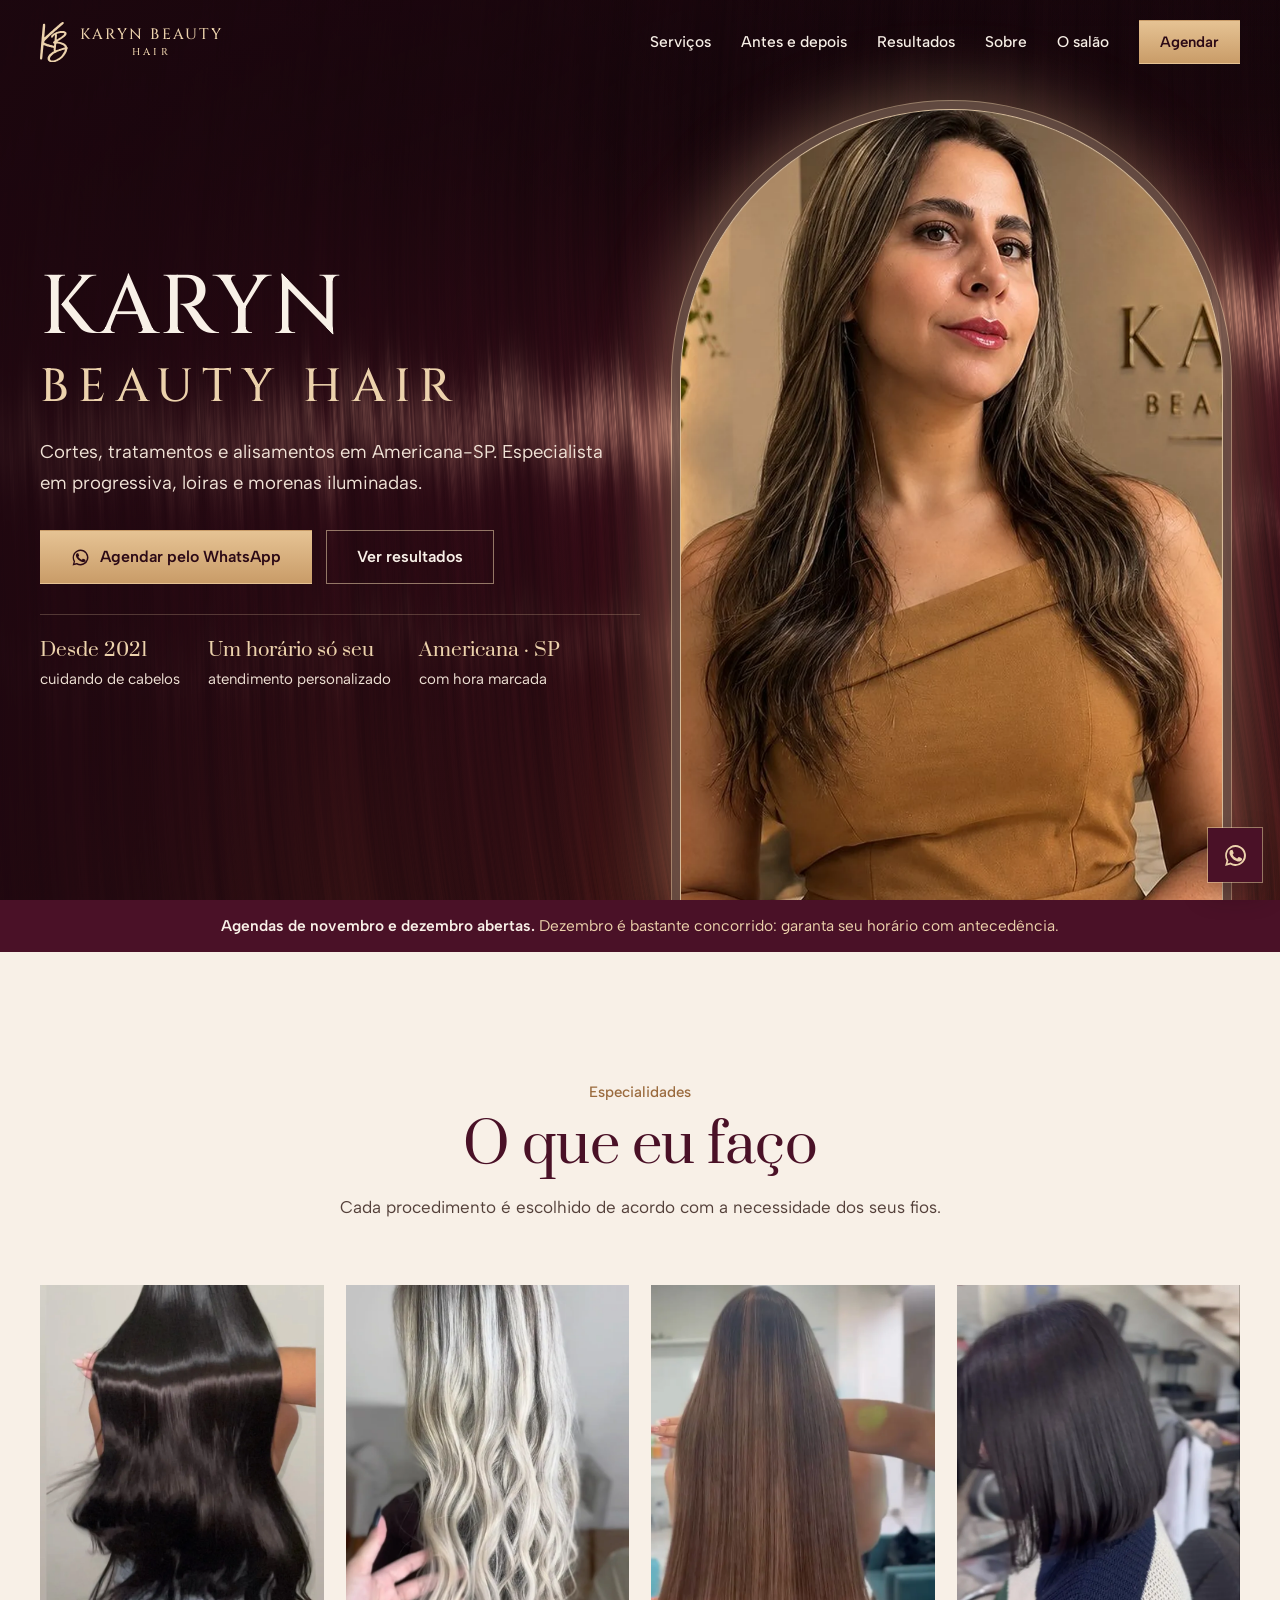
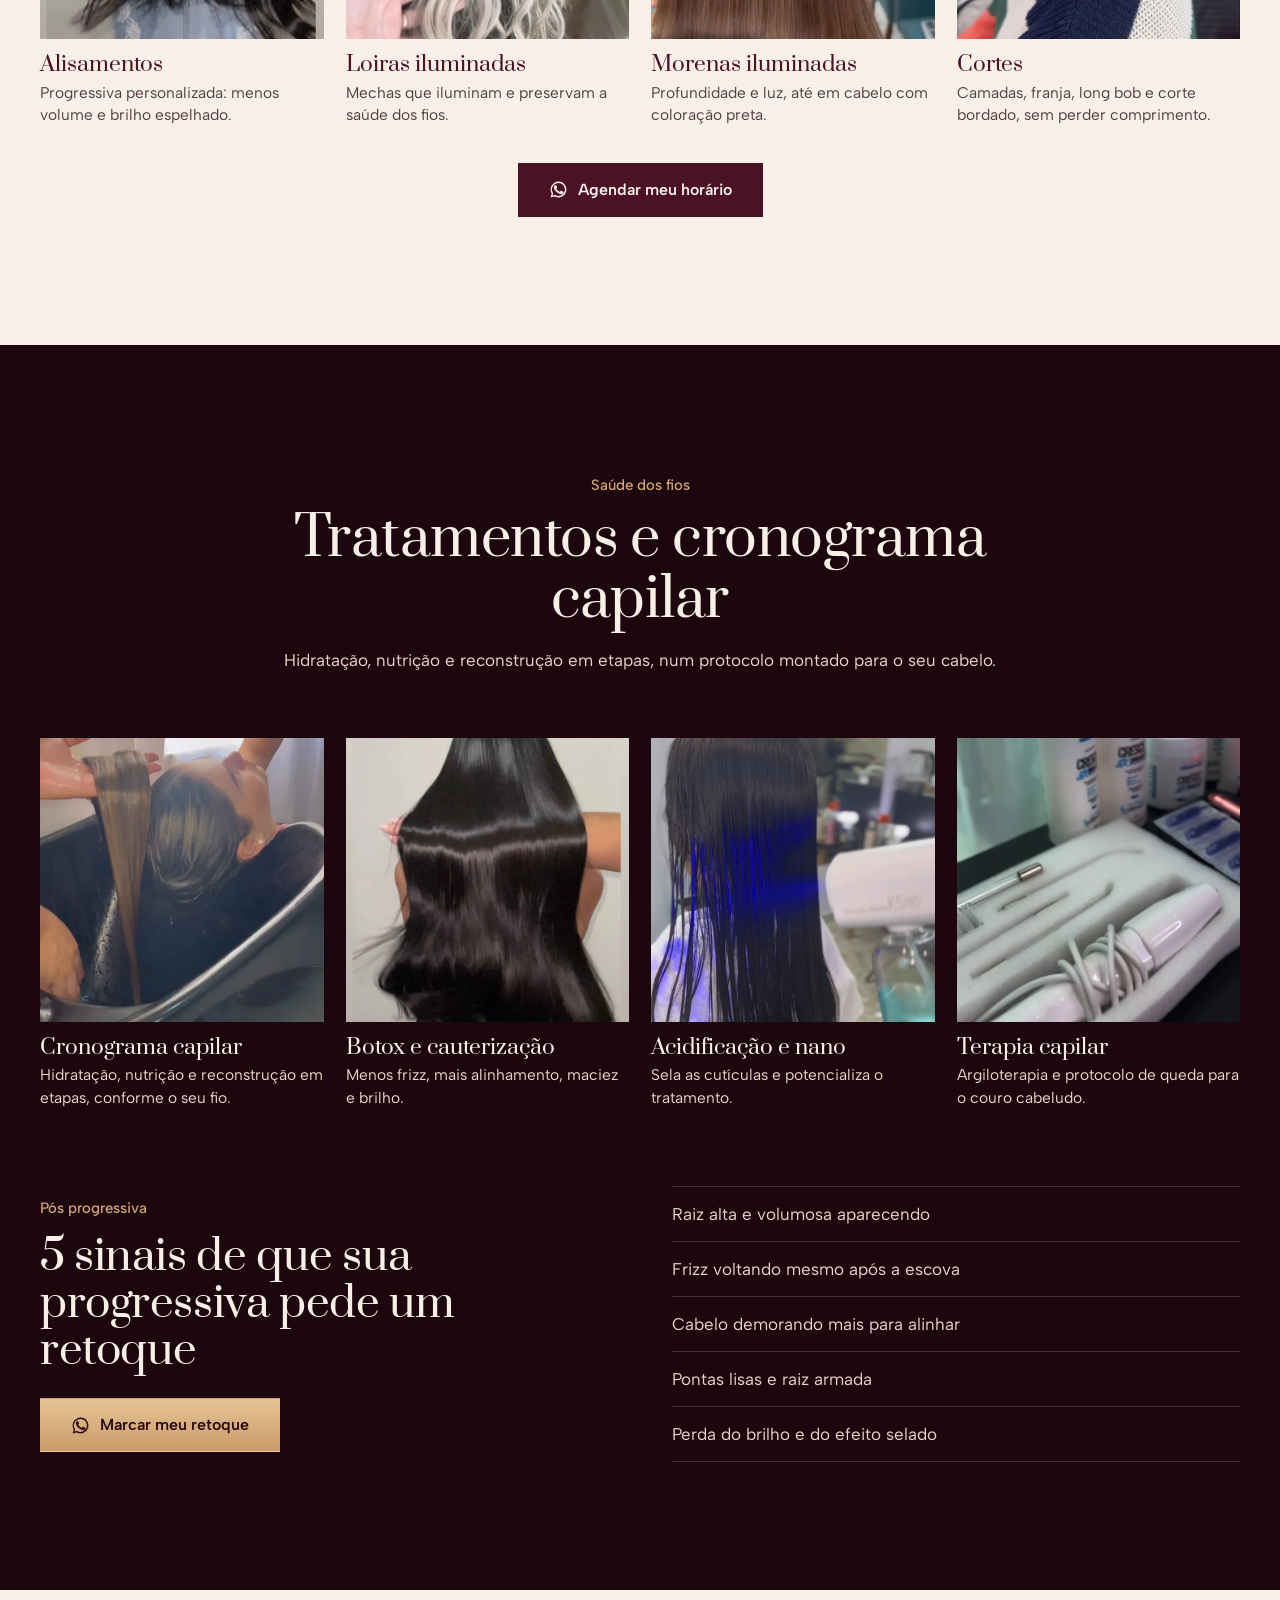
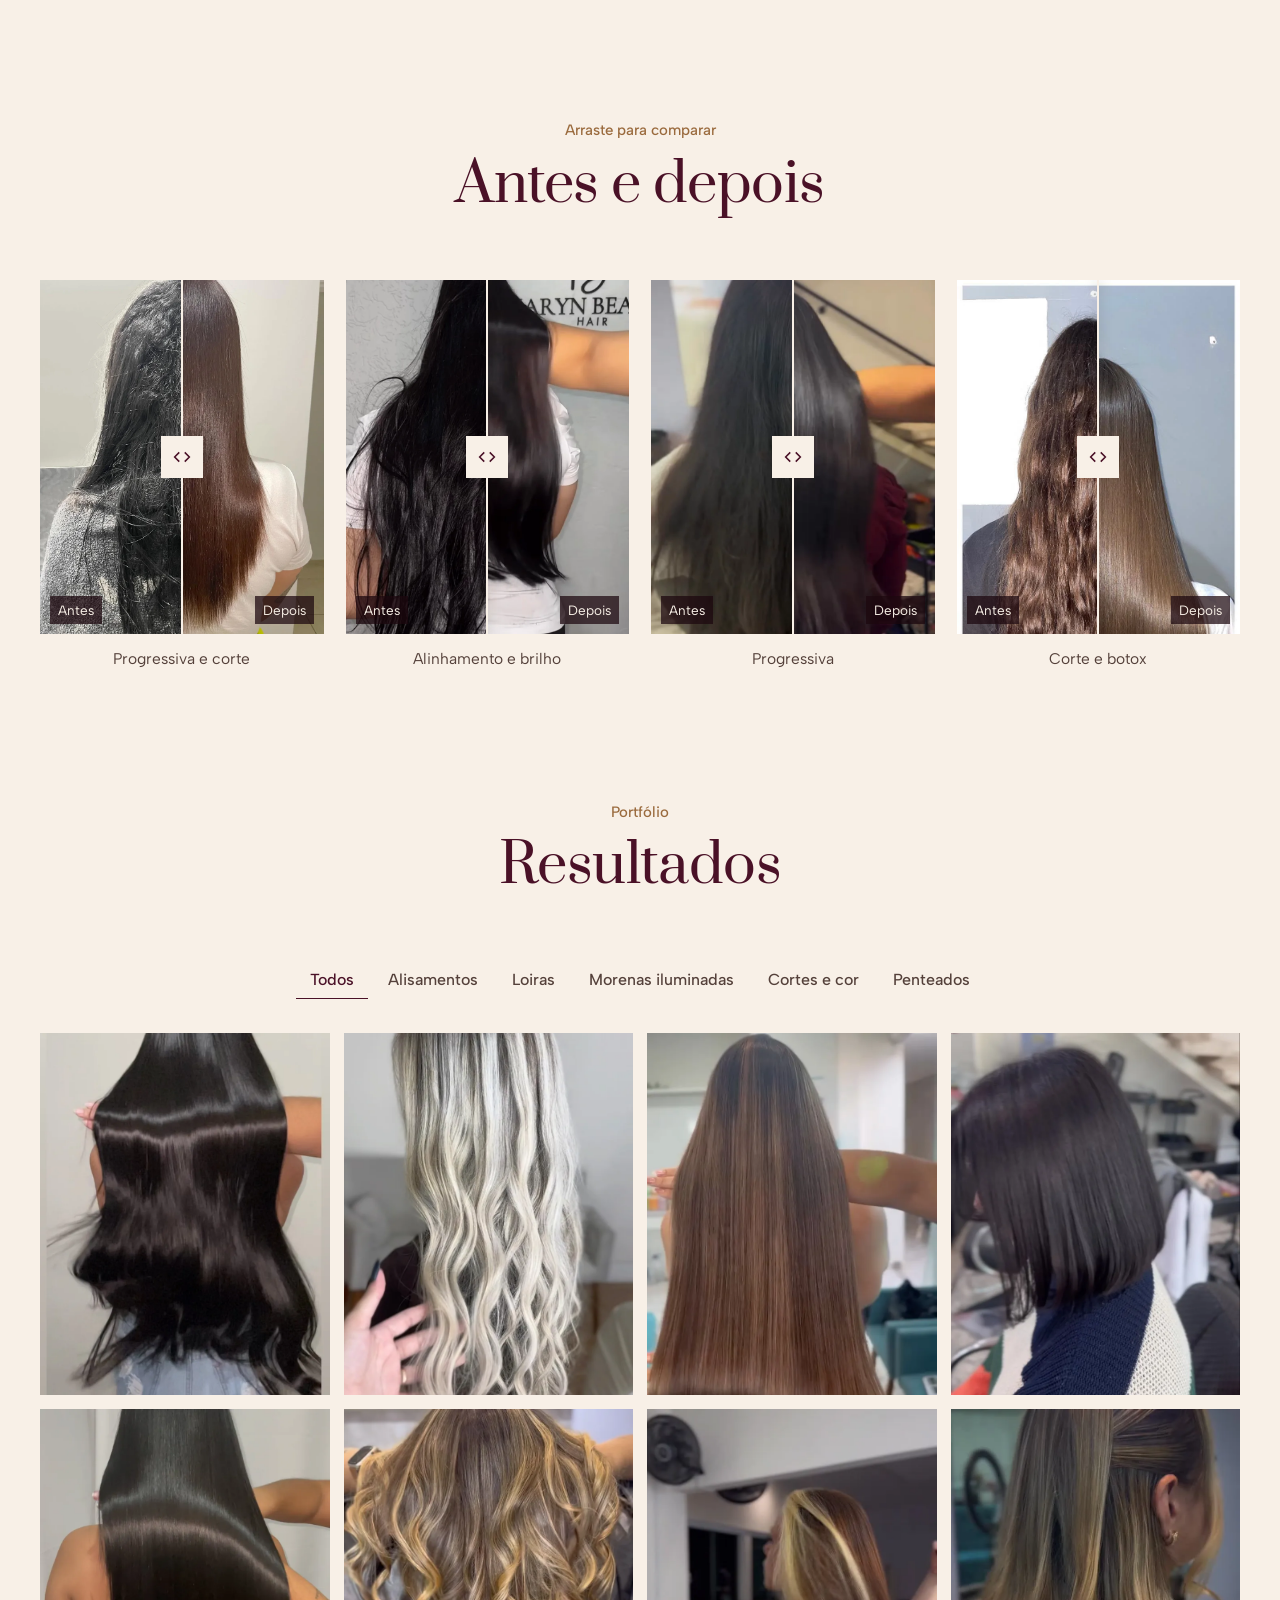
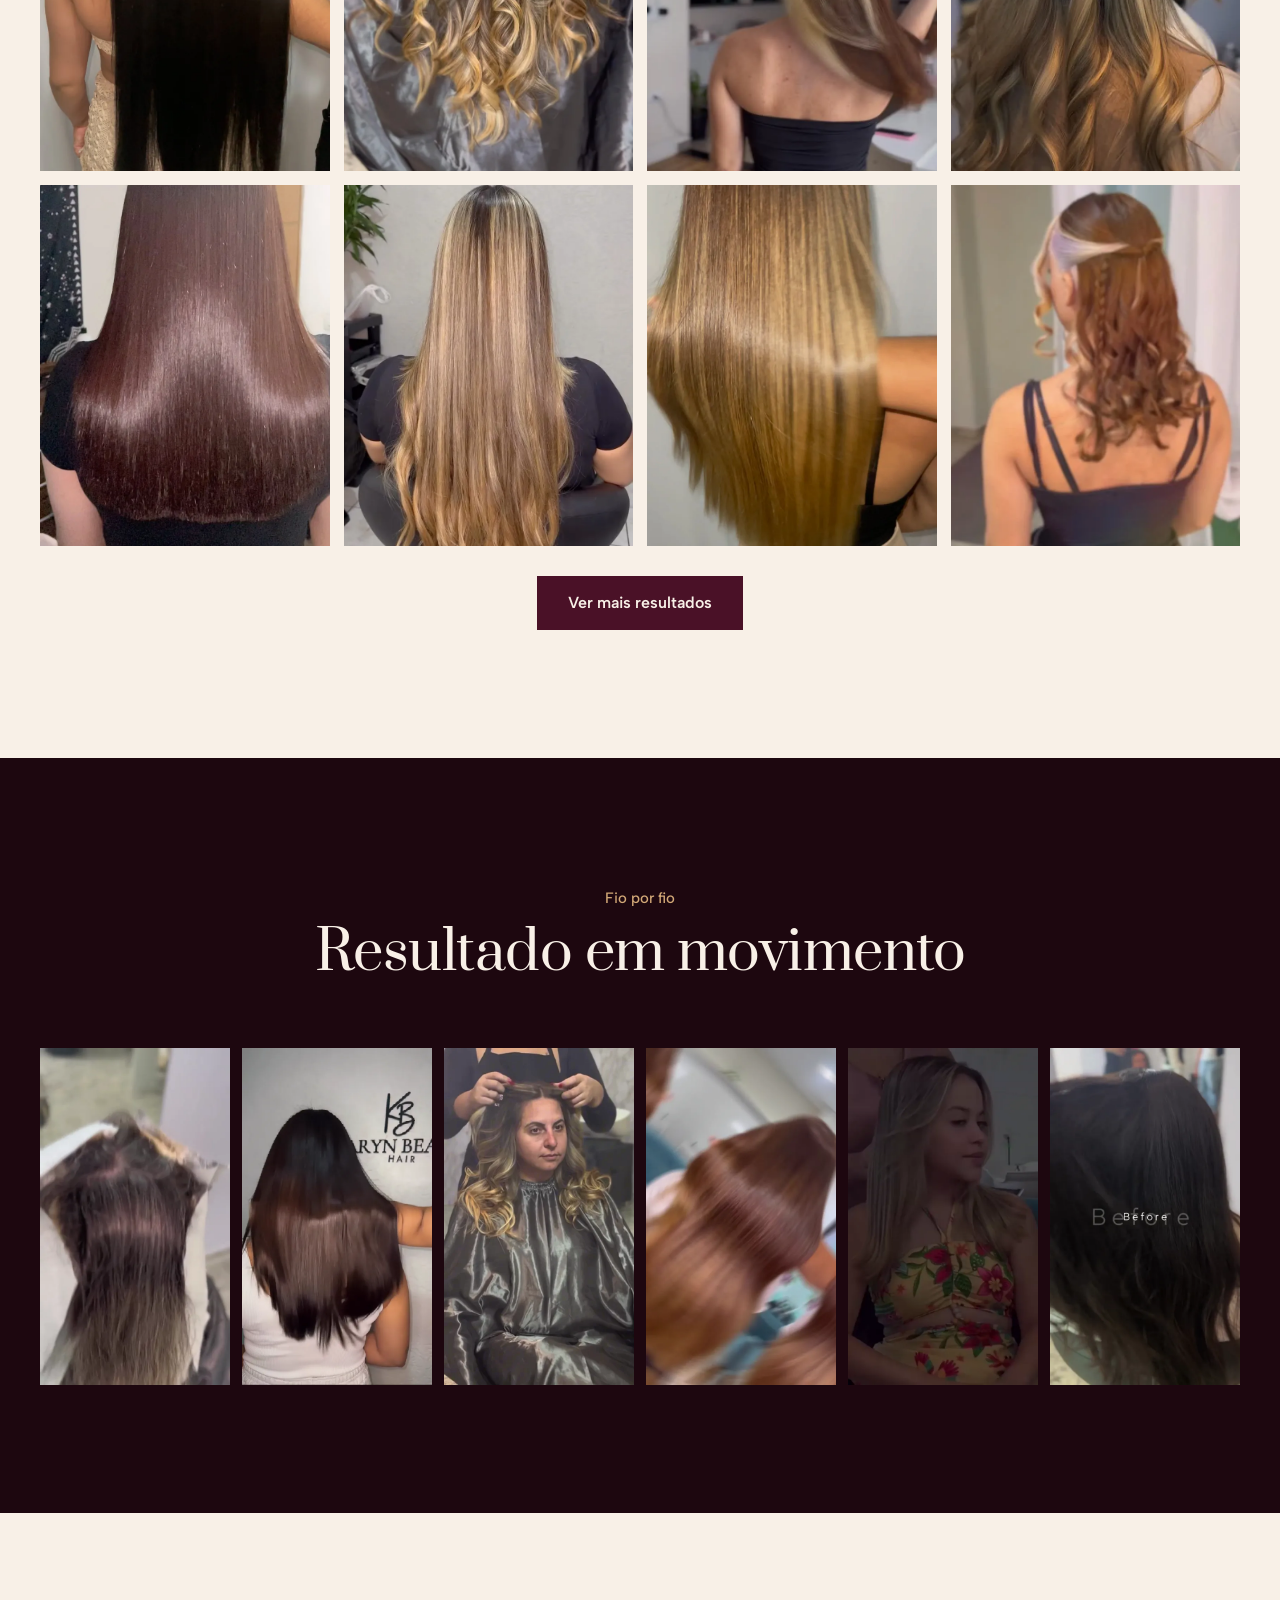
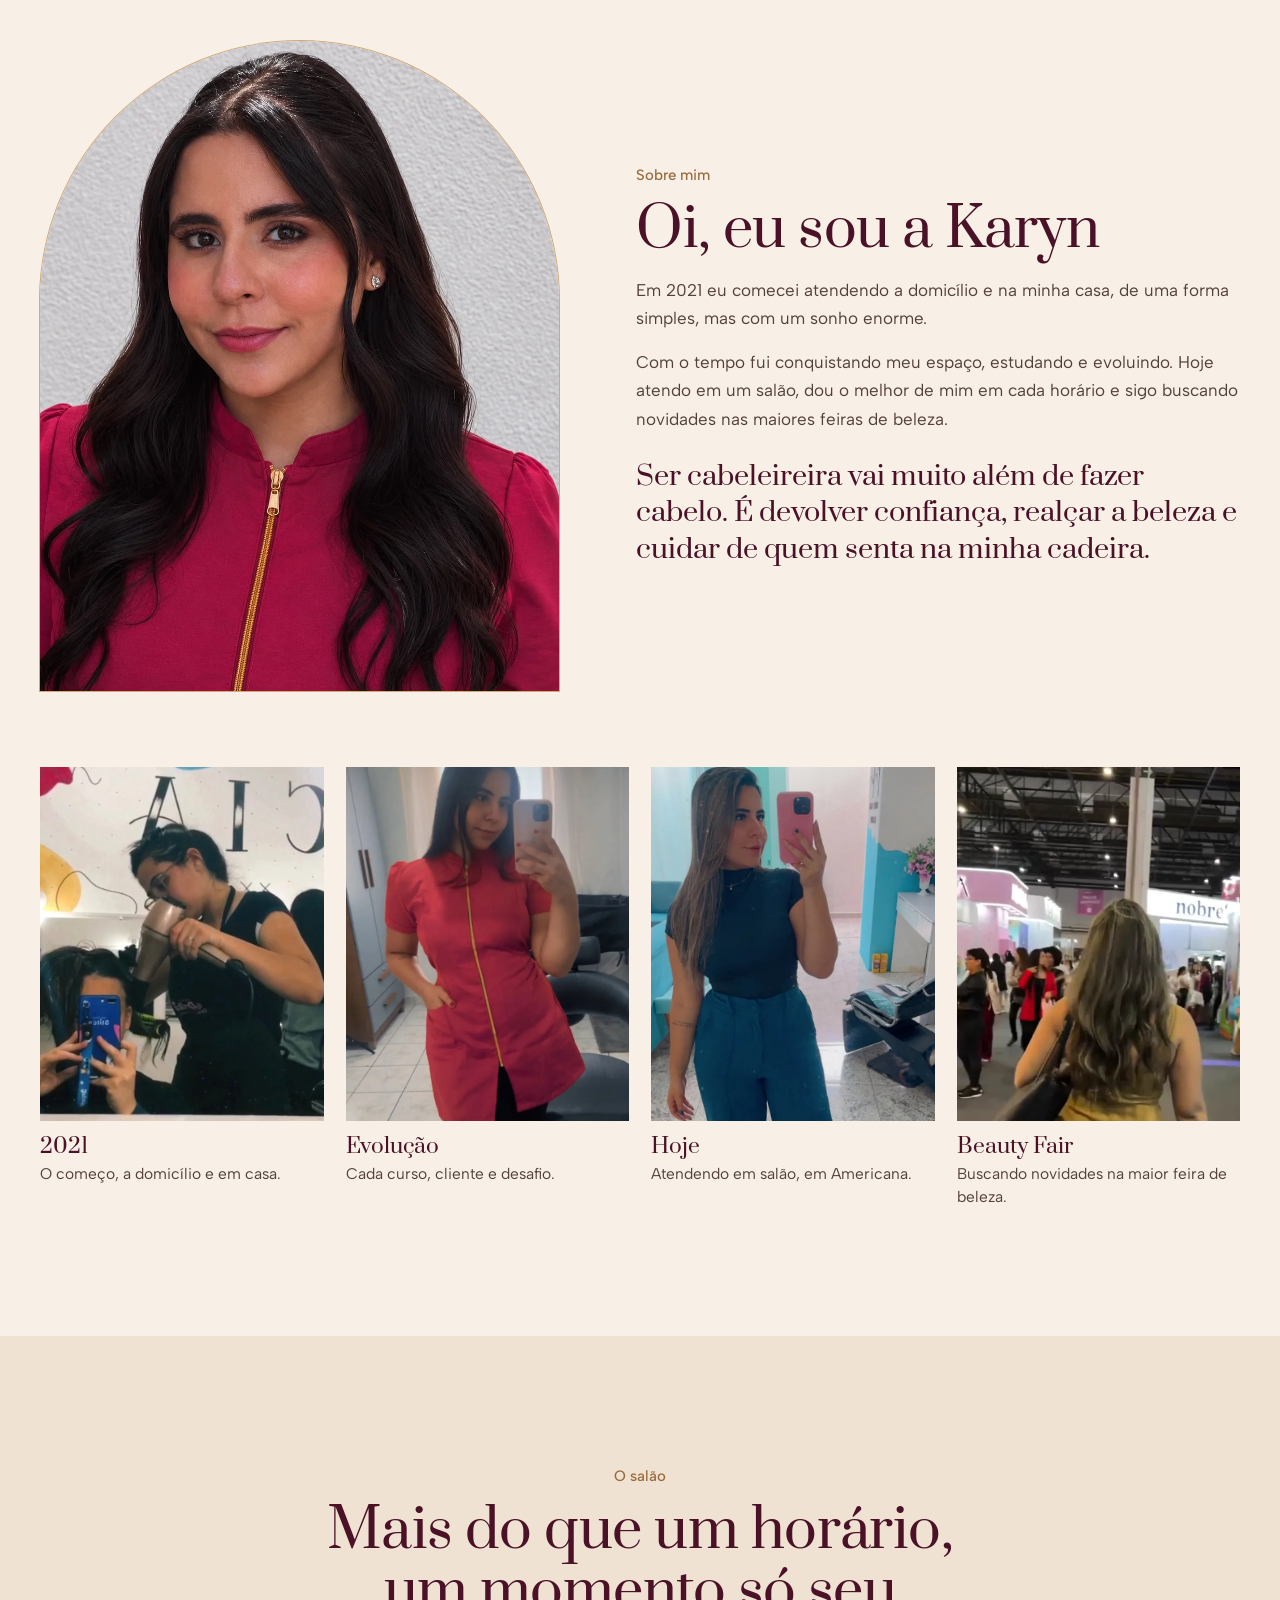
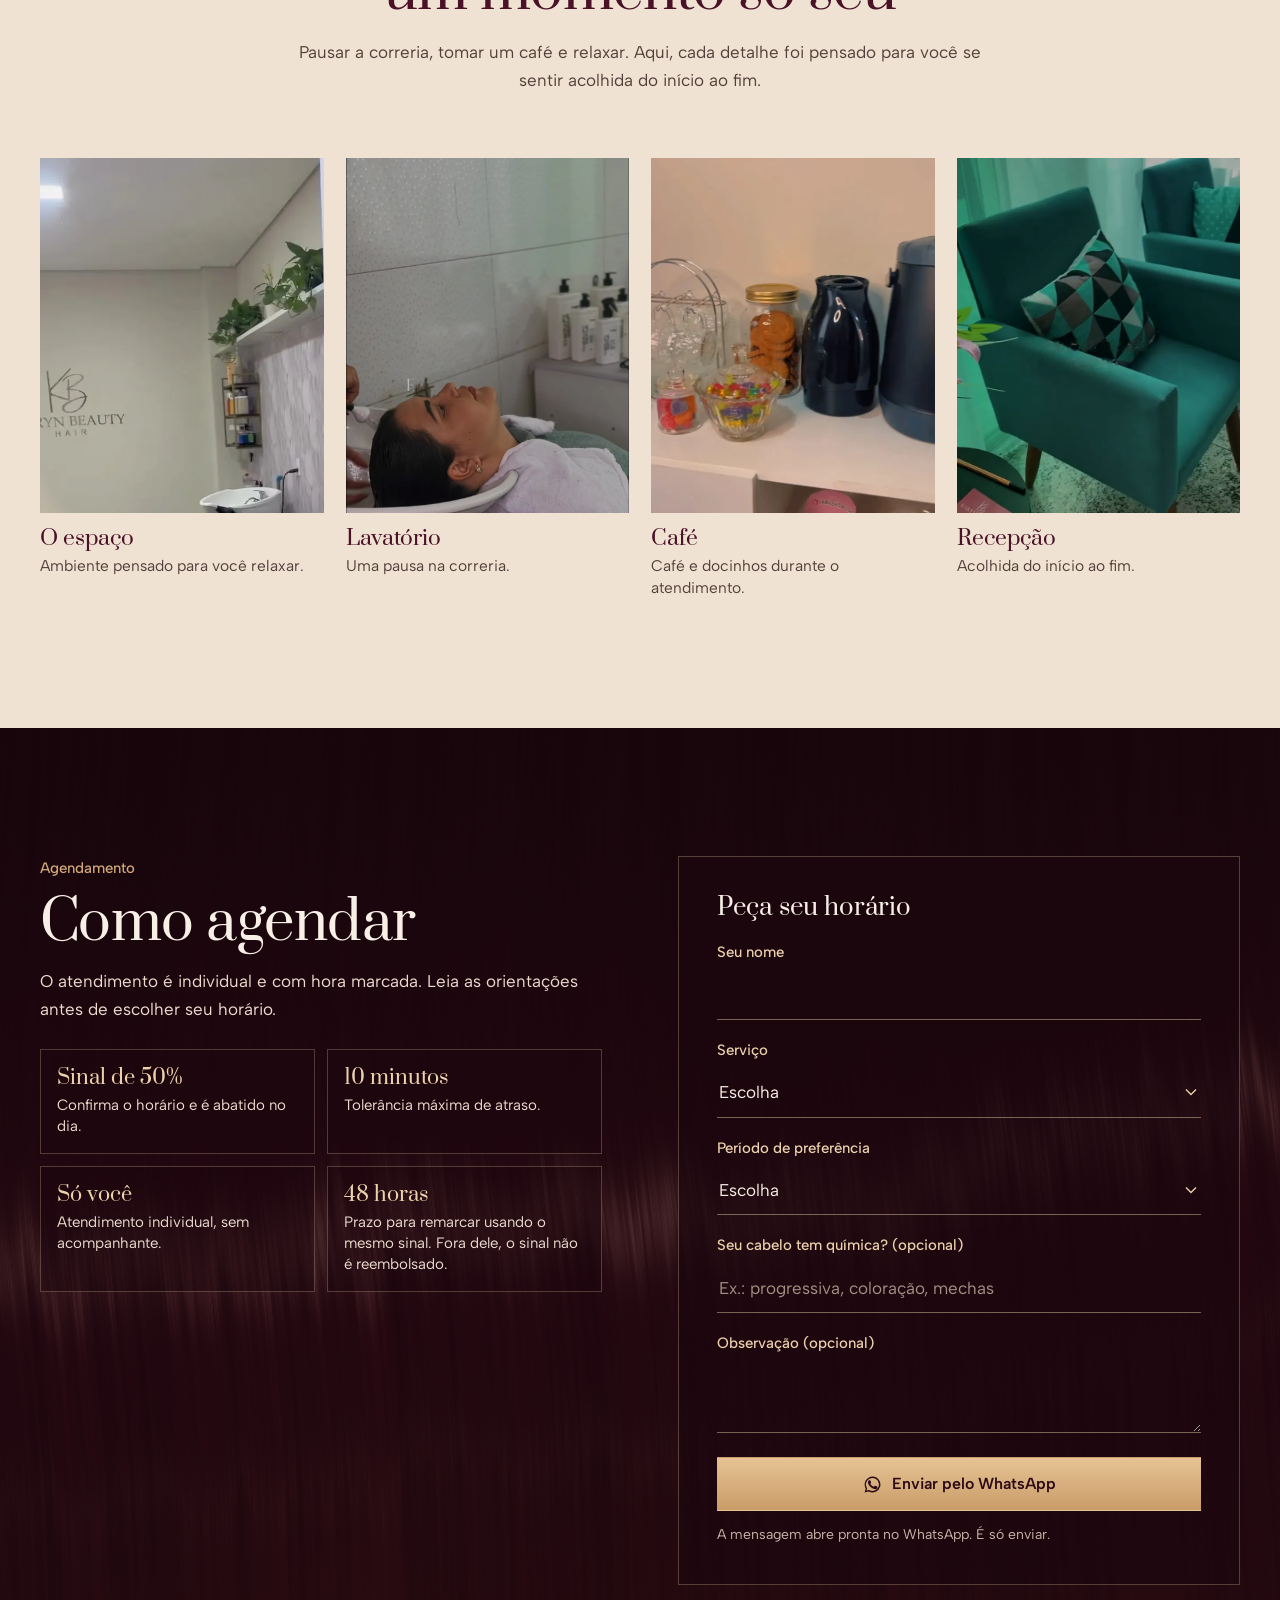
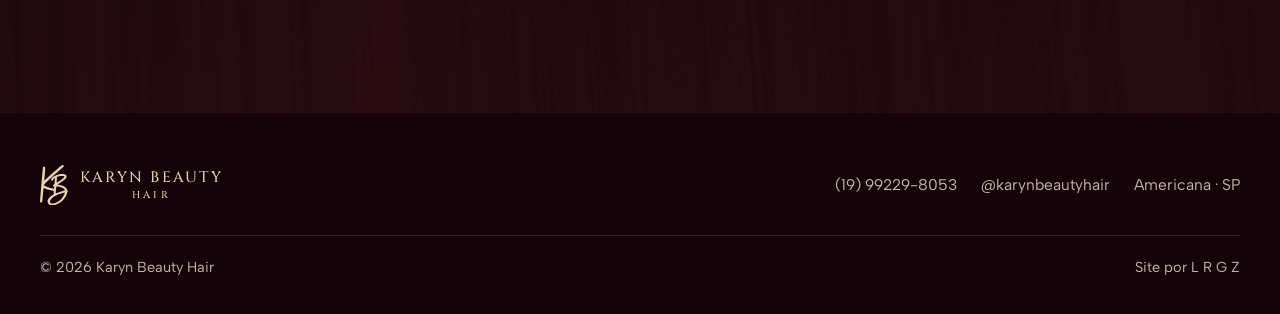
==== commit 362032a5: "Rodada 2: foto nova no hero e no Sobre, conteúdo em 4 blocos pequenos Co-Authored-By: Claude Opus 5." ====
--- a/index.html
+++ b/index.html
@@ -12,11 +12,11 @@
 <meta property="og:type" content="website">
 <meta property="og:title" content="Karyn Beauty Hair | Americana-SP">
 <meta property="og:description" content="Alisamentos, loiras e morenas iluminadas, cortes e tratamentos.">
-<meta property="og:image" content="https://azeugral.github.io/karyn-beauty-hair/assets/img/og.jpg?v=1">
+<meta property="og:image" content="https://azeugral.github.io/karyn-beauty-hair/assets/img/og.jpg?v=2">
 <meta property="og:url" content="https://azeugral.github.io/karyn-beauty-hair/">
 <link rel="preload" href="assets/fonts/cinzel.woff2" as="font" type="font/woff2" crossorigin>
 <link rel="preload" href="assets/img/k-hero.webp" as="image">
-<link rel="stylesheet" href="assets/css/site.css?v=20261103b">
+<link rel="stylesheet" href="assets/css/site.css?v=20261103c">
 </head>
 <body>
 <header class="topo"><div class="cx">
@@ -28,7 +28,7 @@
 <main>
 <section class="hero">
 <canvas aria-hidden="true"></canvas>
-<video class="fundo" data-src="assets/video/fios.mp4?v=20261103b" poster="assets/img/fios-poster.webp" muted loop playsinline aria-hidden="true"></video>
+<video class="fundo" data-src="assets/video/fios.mp4?v=20261103c" poster="assets/img/fios-poster.webp" muted loop playsinline aria-hidden="true"></video>
 <div class="cx hero-in">
 <div class="hero-tx">
 <h1 class="ent"><span>KARYN</span><span class="l2">BEAUTY HAIR</span></h1>
@@ -36,23 +36,25 @@
 <div class="acoes ent d2"><a class="bt bt-ouro" href="https://wa.me/5519992298053?text=Ol%C3%A1%2C%20Karyn!%20Vim%20pelo%20site%20e%20gostaria%20de%20agendar." target="_blank" rel="noopener"><svg viewBox="0 0 24 24" fill="currentColor" aria-hidden="true"><path d="M17.5 14.4c-.3-.1-1.7-.8-2-.9-.3-.1-.5-.1-.7.1-.2.3-.8.9-.9 1.1-.2.2-.3.2-.6.1-.3-.1-1.2-.5-2.3-1.4-.9-.8-1.4-1.7-1.6-2-.2-.3 0-.5.1-.6l.4-.5c.1-.2.2-.3.3-.5.1-.2 0-.4 0-.5-.1-.1-.7-1.6-.9-2.2-.2-.6-.5-.5-.7-.5h-.6c-.2 0-.5.1-.8.4-.3.3-1 1-1 2.5s1.1 2.9 1.2 3.1c.2.2 2.1 3.2 5.1 4.5.7.3 1.3.5 1.7.6.7.2 1.4.2 1.9.1.6-.1 1.7-.7 2-1.4.2-.7.2-1.2.2-1.4-.1-.1-.3-.2-.6-.3zM12 2a10 10 0 0 0-8.6 15L2 22l5.1-1.3A10 10 0 1 0 12 2zm0 18.2c-1.5 0-3-.4-4.3-1.2l-.3-.2-3 .8.8-2.9-.2-.3A8.2 8.2 0 1 1 12 20.2z"/></svg>Agendar pelo WhatsApp</a><a class="bt bt-linha" href="#resultados">Ver resultados</a></div>
 <ul class="infos ent d3"><li><strong>Desde 2021</strong>cuidando de cabelos</li><li><strong>Um horário só seu</strong>atendimento personalizado</li><li><strong>Americana · SP</strong>com hora marcada</li></ul>
 </div>
-<div class="espelho"><div class="arco"><img class="karyn" src="assets/img/k-hero.webp" alt="Karyn, cabeleireira, de vestido caramelo e cabelo longo iluminado" width="880" height="914"></div></div>
+<div class="espelho"><div class="arco"><img class="karyn" src="assets/img/k-hero.webp" alt="Karyn, cabeleireira, de vestido caramelo e cabelo longo iluminado, no salão" width="1335" height="1369"></div></div>
 </div>
 </section>
 <p class="aviso" data-ate="2026-12-31"><strong>Agendas de novembro e dezembro abertas.</strong> Dezembro é bastante concorrido: garanta seu horário com antecedência.</p>
 
 <section class="sec" id="servicos"><div class="cx">
 <div class="cab rv"><span class="chap">Especialidades</span><h2>O que eu faço</h2><p>Cada procedimento é escolhido de acordo com a necessidade dos seus fios.</p></div>
-<div class="g3">
-<article class="card rv"><div class="foto"><img src="assets/img/s-alisamento.webp" alt="Cabelo escuro liso com brilho espelhado" loading="lazy"></div><div class="tx"><h3>Alisamentos</h3><p>Progressiva personalizada para o fio: menos volume, mais alinhamento, brilho espelhado e praticidade no dia a dia.</p><a href="https://wa.me/5519992298053?text=Ol%C3%A1%2C%20Karyn!%20Vim%20pelo%20site%20e%20gostaria%20de%20agendar." target="_blank" rel="noopener">Agendar progressiva <span>→</span></a></div></article>
-<article class="card rv" style="--a:.08s"><div class="foto"><img src="assets/img/s-iluminadas.webp" alt="Loiro com ondas e mechas claras" loading="lazy"></div><div class="tx"><h3>Loiras e morenas iluminadas</h3><p>Mechas pensadas para iluminar e preservar a saúde dos fios. Também faço coloração, tonalização e cobertura de brancos.</p><a href="https://wa.me/5519992298053?text=Ol%C3%A1%2C%20Karyn!%20Vim%20pelo%20site%20e%20gostaria%20de%20agendar." target="_blank" rel="noopener">Agendar cor <span>→</span></a></div></article>
-<article class="card rv" style="--a:.16s"><div class="foto"><img src="assets/img/s-corte.webp" alt="Corte na altura dos ombros com fios alinhados" loading="lazy"></div><div class="tx"><h3>Cortes</h3><p>Camadas, franja, long bob e corte bordado, que tira as pontas duplas sem alterar o comprimento.</p><a href="https://wa.me/5519992298053?text=Ol%C3%A1%2C%20Karyn!%20Vim%20pelo%20site%20e%20gostaria%20de%20agendar." target="_blank" rel="noopener">Agendar corte <span>→</span></a></div></article>
+<div class="g4b">
+<article class="bloco rv"><div class="foto"><img src="assets/img/s-alisamento.webp" alt="Cabelo escuro liso com brilho espelhado" loading="lazy"></div><h3>Alisamentos</h3><p>Progressiva personalizada: menos volume e brilho espelhado.</p></article>
+<article class="bloco rv" style="--a:.06s"><div class="foto"><img src="assets/img/s-iluminadas.webp" alt="Loiro com ondas e mechas claras" loading="lazy"></div><h3>Loiras iluminadas</h3><p>Mechas que iluminam e preservam a saúde dos fios.</p></article>
+<article class="bloco rv" style="--a:.12s"><div class="foto"><img src="assets/img/s-morena.webp" alt="Morena iluminada com mechas suaves" loading="lazy"></div><h3>Morenas iluminadas</h3><p>Profundidade e luz, até em cabelo com coloração preta.</p></article>
+<article class="bloco rv" style="--a:.18s"><div class="foto"><img src="assets/img/s-corte.webp" alt="Corte na altura dos ombros com fios alinhados" loading="lazy"></div><h3>Cortes</h3><p>Camadas, franja, long bob e corte bordado, sem perder comprimento.</p></article>
 </div>
+<div class="cta-b rv"><a class="bt bt-vinho" href="https://wa.me/5519992298053?text=Ol%C3%A1%2C%20Karyn!%20Vim%20pelo%20site%20e%20gostaria%20de%20agendar." target="_blank" rel="noopener"><svg viewBox="0 0 24 24" fill="currentColor" aria-hidden="true"><path d="M17.5 14.4c-.3-.1-1.7-.8-2-.9-.3-.1-.5-.1-.7.1-.2.3-.8.9-.9 1.1-.2.2-.3.2-.6.1-.3-.1-1.2-.5-2.3-1.4-.9-.8-1.4-1.7-1.6-2-.2-.3 0-.5.1-.6l.4-.5c.1-.2.2-.3.3-.5.1-.2 0-.4 0-.5-.1-.1-.7-1.6-.9-2.2-.2-.6-.5-.5-.7-.5h-.6c-.2 0-.5.1-.8.4-.3.3-1 1-1 2.5s1.1 2.9 1.2 3.1c.2.2 2.1 3.2 5.1 4.5.7.3 1.3.5 1.7.6.7.2 1.4.2 1.9.1.6-.1 1.7-.7 2-1.4.2-.7.2-1.2.2-1.4-.1-.1-.3-.2-.6-.3zM12 2a10 10 0 0 0-8.6 15L2 22l5.1-1.3A10 10 0 1 0 12 2zm0 18.2c-1.5 0-3-.4-4.3-1.2l-.3-.2-3 .8.8-2.9-.2-.3A8.2 8.2 0 1 1 12 20.2z"/></svg>Agendar meu horário</a></div>
 </div></section>
 
 <section class="sec esc" id="tratamentos"><div class="cx">
 <div class="cab rv"><span class="chap">Saúde dos fios</span><h2>Tratamentos e cronograma capilar</h2><p>Hidratação, nutrição e reconstrução em etapas, num protocolo montado para o seu cabelo.</p></div>
-<div class="lista"><div class="rv" style="--a:0.00s"><h3>Hidratação</h3><p>Repõe água no fio. Devolve maciez, brilho e leveza, e reduz o frizz.</p></div><div class="rv" style="--a:0.07s"><h3>Nutrição</h3><p>Repõe óleos e lipídios, deixando os fios macios, flexíveis e com as cutículas alinhadas.</p></div><div class="rv" style="--a:0.14s"><h3>Reconstrução</h3><p>Restaura a fibra e repõe massa. Essencial para quem passou por química.</p></div><div class="rv" style="--a:0.00s"><h3>Botox</h3><p>Repõe massa nos fios, reduz o frizz e traz alinhamento, maciez e brilho.</p></div><div class="rv" style="--a:0.07s"><h3>Cauterização</h3><p>Recupera fios frágeis, com menos frizz e aspecto de cabelo renovado.</p></div><div class="rv" style="--a:0.14s"><h3>Acidificação</h3><p>Reequilibra o pH, sela as cutículas e ajuda a prolongar a cor e os tratamentos.</p></div><div class="rv" style="--a:0.00s"><h3>Argiloterapia</h3><p>Detox do couro cabeludo: remove impurezas, controla a oleosidade e ativa a circulação.</p></div><div class="rv" style="--a:0.07s"><h3>Protocolo de queda</h3><p>Terapia capilar para queda, fortalecimento e crescimento saudável.</p></div><div class="rv" style="--a:0.14s"><h3>Nano ionizado</h3><p>Névoa ultrafina que finaliza o tratamento e envolve os fios por igual.</p></div></div>
+<div class="g4b"><article class="bloco rv" style="--a:0.00s"><div class="foto q"><img src="assets/img/t-cronograma.webp" alt="Cronograma capilar" loading="lazy"></div><h3>Cronograma capilar</h3><p>Hidratação, nutrição e reconstrução em etapas, conforme o seu fio.</p></article><article class="bloco rv" style="--a:0.06s"><div class="foto q"><img src="assets/img/t-botox.webp" alt="Botox e cauterização" loading="lazy"></div><h3>Botox e cauterização</h3><p>Menos frizz, mais alinhamento, maciez e brilho.</p></article><article class="bloco rv" style="--a:0.12s"><div class="foto q"><img src="assets/img/t-nano.webp" alt="Acidificação e nano" loading="lazy"></div><h3>Acidificação e nano</h3><p>Sela as cutículas e potencializa o tratamento.</p></article><article class="bloco rv" style="--a:0.18s"><div class="foto q"><img src="assets/img/t-queda.webp" alt="Terapia capilar" loading="lazy"></div><h3>Terapia capilar</h3><p>Argiloterapia e protocolo de queda para o couro cabeludo.</p></article></div>
 <div class="sinais">
 <div class="rv"><span class="chap">Pós progressiva</span><h2>5 sinais de que sua progressiva pede um retoque</h2><a class="bt bt-ouro" href="https://wa.me/5519992298053?text=Ol%C3%A1%2C%20Karyn!%20Vim%20pelo%20site%20e%20gostaria%20de%20agendar." target="_blank" rel="noopener"><svg viewBox="0 0 24 24" fill="currentColor" aria-hidden="true"><path d="M17.5 14.4c-.3-.1-1.7-.8-2-.9-.3-.1-.5-.1-.7.1-.2.3-.8.9-.9 1.1-.2.2-.3.2-.6.1-.3-.1-1.2-.5-2.3-1.4-.9-.8-1.4-1.7-1.6-2-.2-.3 0-.5.1-.6l.4-.5c.1-.2.2-.3.3-.5.1-.2 0-.4 0-.5-.1-.1-.7-1.6-.9-2.2-.2-.6-.5-.5-.7-.5h-.6c-.2 0-.5.1-.8.4-.3.3-1 1-1 2.5s1.1 2.9 1.2 3.1c.2.2 2.1 3.2 5.1 4.5.7.3 1.3.5 1.7.6.7.2 1.4.2 1.9.1.6-.1 1.7-.7 2-1.4.2-.7.2-1.2.2-1.4-.1-.1-.3-.2-.6-.3zM12 2a10 10 0 0 0-8.6 15L2 22l5.1-1.3A10 10 0 1 0 12 2zm0 18.2c-1.5 0-3-.4-4.3-1.2l-.3-.2-3 .8.8-2.9-.2-.3A8.2 8.2 0 1 1 12 20.2z"/></svg>Marcar meu retoque</a></div>
 <ul class="rv" style="--a:.08s"><li>Raiz alta e volumosa aparecendo</li><li>Frizz voltando mesmo após a escova</li><li>Cabelo demorando mais para alinhar</li><li>Pontas lisas e raiz armada</li><li>Perda do brilho e do efeito selado</li></ul>
@@ -61,7 +63,7 @@
 
 <section class="sec" id="antes-depois"><div class="cx">
 <div class="cab rv"><span class="chap">Arraste para comparar</span><h2>Antes e depois</h2></div>
-<div class="g-ad"><figure class="rv" style="margin:0"><div class="comp"><img src="assets/img/ad1d.webp" alt="Progressiva e corte, depois" loading="lazy"><img class="a" src="assets/img/ad1a.webp" alt="Progressiva e corte, antes" loading="lazy"><span class="lin"></span><span class="eti ea">Antes</span><span class="eti ed">Depois</span><input type="range" min="2" max="98" value="50" aria-label="Comparar antes e depois: Progressiva e corte"></div><figcaption class="leg">Progressiva e corte</figcaption></figure><figure class="rv" style="margin:0"><div class="comp"><img src="assets/img/ad2d.webp" alt="Cabelo preto longo, depois" loading="lazy"><img class="a" src="assets/img/ad2a.webp" alt="Cabelo preto longo, antes" loading="lazy"><span class="lin"></span><span class="eti ea">Antes</span><span class="eti ed">Depois</span><input type="range" min="2" max="98" value="50" aria-label="Comparar antes e depois: Cabelo preto longo"></div><figcaption class="leg">Alinhamento e brilho</figcaption></figure><figure class="rv" style="margin:0"><div class="comp"><img src="assets/img/ad3d.webp" alt="Progressiva em cabelo escuro, depois" loading="lazy"><img class="a" src="assets/img/ad3a.webp" alt="Progressiva em cabelo escuro, antes" loading="lazy"><span class="lin"></span><span class="eti ea">Antes</span><span class="eti ed">Depois</span><input type="range" min="2" max="98" value="50" aria-label="Comparar antes e depois: Progressiva em cabelo escuro"></div><figcaption class="leg">Progressiva</figcaption></figure></div>
+<div class="g4b"><figure class="rv" style="margin:0"><div class="comp"><img src="assets/img/ad1d.webp" alt="Progressiva e corte, depois" loading="lazy"><img class="a" src="assets/img/ad1a.webp" alt="Progressiva e corte, antes" loading="lazy"><span class="lin"></span><span class="eti ea">Antes</span><span class="eti ed">Depois</span><input type="range" min="2" max="98" value="50" aria-label="Comparar antes e depois: Progressiva e corte"></div><figcaption class="leg">Progressiva e corte</figcaption></figure><figure class="rv" style="margin:0"><div class="comp"><img src="assets/img/ad2d.webp" alt="Cabelo preto longo, depois" loading="lazy"><img class="a" src="assets/img/ad2a.webp" alt="Cabelo preto longo, antes" loading="lazy"><span class="lin"></span><span class="eti ea">Antes</span><span class="eti ed">Depois</span><input type="range" min="2" max="98" value="50" aria-label="Comparar antes e depois: Cabelo preto longo"></div><figcaption class="leg">Alinhamento e brilho</figcaption></figure><figure class="rv" style="margin:0"><div class="comp"><img src="assets/img/ad3d.webp" alt="Progressiva em cabelo escuro, depois" loading="lazy"><img class="a" src="assets/img/ad3a.webp" alt="Progressiva em cabelo escuro, antes" loading="lazy"><span class="lin"></span><span class="eti ea">Antes</span><span class="eti ed">Depois</span><input type="range" min="2" max="98" value="50" aria-label="Comparar antes e depois: Progressiva em cabelo escuro"></div><figcaption class="leg">Progressiva</figcaption></figure><figure class="rv" style="margin:0"><div class="comp"><img src="assets/img/ad4d.webp" alt="Corte e botox em cabelo cacheado, depois" loading="lazy"><img class="a" src="assets/img/ad4a.webp" alt="Corte e botox em cabelo cacheado, antes" loading="lazy"><span class="lin"></span><span class="eti ea">Antes</span><span class="eti ed">Depois</span><input type="range" min="2" max="98" value="50" aria-label="Comparar antes e depois: Corte e botox em cabelo cacheado"></div><figcaption class="leg">Corte e botox</figcaption></figure></div>
 </div></section>
 
 <section class="sec" id="resultados" style="padding-top:0"><div class="cx">
@@ -113,44 +115,45 @@
 
 <section class="sec esc" id="movimento"><div class="cx">
 <div class="cab rv"><span class="chap">Fio por fio</span><h2>Resultado em movimento</h2></div>
-<div class="reels rv"><div class="reel"><video data-src="assets/video/r012.mp4?v=20261103b" poster="assets/img/r012.webp" muted loop playsinline preload="none" aria-label="Loiro em movimento"></video></div><div class="reel"><video data-src="assets/video/r106.mp4?v=20261103b" poster="assets/img/r106.webp" muted loop playsinline preload="none" aria-label="Liso com corte em camadas"></video></div><div class="reel"><video data-src="assets/video/r019.mp4?v=20261103b" poster="assets/img/r019.webp" muted loop playsinline preload="none" aria-label="Mechas com ondas"></video></div><div class="reel"><video data-src="assets/video/r102.mp4?v=20261103b" poster="assets/img/r102.webp" muted loop playsinline preload="none" aria-label="Tratamento em cabelo acobreado"></video></div><div class="reel"><video data-src="assets/video/r093.mp4?v=20261103b" poster="assets/img/r093.webp" muted loop playsinline preload="none" aria-label="Transformação com corte"></video></div><div class="reel"><video data-src="assets/video/r015.mp4?v=20261103b" poster="assets/img/r015.webp" muted loop playsinline preload="none" aria-label="Antes e depois da progressiva"></video></div></div>
+<div class="reels rv"><div class="reel"><video data-src="assets/video/r012.mp4?v=20261103c" poster="assets/img/r012.webp" muted loop playsinline preload="none" aria-label="Loiro em movimento"></video></div><div class="reel"><video data-src="assets/video/r106.mp4?v=20261103c" poster="assets/img/r106.webp" muted loop playsinline preload="none" aria-label="Liso com corte em camadas"></video></div><div class="reel"><video data-src="assets/video/r019.mp4?v=20261103c" poster="assets/img/r019.webp" muted loop playsinline preload="none" aria-label="Mechas com ondas"></video></div><div class="reel"><video data-src="assets/video/r102.mp4?v=20261103c" poster="assets/img/r102.webp" muted loop playsinline preload="none" aria-label="Tratamento em cabelo acobreado"></video></div><div class="reel"><video data-src="assets/video/r093.mp4?v=20261103c" poster="assets/img/r093.webp" muted loop playsinline preload="none" aria-label="Transformação com corte"></video></div><div class="reel"><video data-src="assets/video/r015.mp4?v=20261103c" poster="assets/img/r015.webp" muted loop playsinline preload="none" aria-label="Antes e depois da progressiva"></video></div></div>
 </div></section>
 
 <section class="sec" id="sobre"><div class="cx">
 <div class="sobre">
-<div class="ret rv"><img src="assets/img/k-retrato.webp" alt="Karyn de uniforme vinho em frente ao logo do salão" loading="lazy"></div>
+<div class="ret rv"><img src="assets/img/k-retrato.webp" alt="Karyn de uniforme vinho com zíper dourado" loading="lazy"></div>
 <div class="rv" style="--a:.08s"><span class="chap">Sobre mim</span><h2>Oi, eu sou a Karyn</h2>
 <p>Em 2021 eu comecei atendendo a domicílio e na minha casa, de uma forma simples, mas com um sonho enorme.</p>
 <p>Com o tempo fui conquistando meu espaço, estudando e evoluindo. Hoje atendo em um salão, dou o melhor de mim em cada horário e sigo buscando novidades nas maiores feiras de beleza.</p>
 <p class="frase">Ser cabeleireira vai muito além de fazer cabelo. É devolver confiança, realçar a beleza e cuidar de quem senta na minha cadeira.</p></div>
 </div>
-<div class="hist">
-<figure class="rv"><div class="foto"><img src="assets/img/h-comeco.webp" alt="Karyn secando o cabelo de uma cliente" loading="lazy"></div><figcaption><strong>2021</strong>O começo, a domicílio e em casa.</figcaption></figure>
-<figure class="rv" style="--a:.08s"><div class="foto"><img src="assets/img/h-salao.webp" alt="Karyn no salão" loading="lazy"></div><figcaption><strong>Hoje</strong>Atendendo em salão, em Americana.</figcaption></figure>
-<figure class="rv" style="--a:.16s"><div class="foto"><img src="assets/img/h-feira.webp" alt="Karyn em uma feira de beleza" loading="lazy"></div><figcaption><strong>Beauty Fair</strong>Na maior feira de beleza, buscando o melhor para você.</figcaption></figure>
+<div class="g4b hist">
+<article class="bloco rv"><div class="foto"><img src="assets/img/h-comeco.webp" alt="Karyn secando o cabelo de uma cliente" loading="lazy"></div><h3>2021</h3><p>O começo, a domicílio e em casa.</p></article>
+<article class="bloco rv" style="--a:.06s"><div class="foto"><img src="assets/img/h-estudo.webp" alt="Karyn de uniforme vermelho no salão" loading="lazy"></div><h3>Evolução</h3><p>Cada curso, cliente e desafio.</p></article>
+<article class="bloco rv" style="--a:.12s"><div class="foto"><img src="assets/img/h-salao.webp" alt="Karyn no salão" loading="lazy"></div><h3>Hoje</h3><p>Atendendo em salão, em Americana.</p></article>
+<article class="bloco rv" style="--a:.18s"><div class="foto"><img src="assets/img/h-feira.webp" alt="Karyn em uma feira de beleza" loading="lazy"></div><h3>Beauty Fair</h3><p>Buscando novidades na maior feira de beleza.</p></article>
 </div>
 </div></section>
 
 <section class="sec" id="salao" style="background:var(--creme-2)"><div class="cx">
 <div class="cab rv"><span class="chap">O salão</span><h2>Mais do que um horário, um momento só seu</h2><p>Pausar a correria, tomar um café e relaxar. Aqui, cada detalhe foi pensado para você se sentir acolhida do início ao fim.</p></div>
-<div class="g4">
-<div class="foto rv"><img src="assets/img/sl-espaco.webp" alt="Espaço do salão" loading="lazy"></div>
-<div class="foto rv" style="--a:.07s"><img src="assets/img/sl-lavatorio.webp" alt="Lavatório do salão" loading="lazy"></div>
-<div class="foto rv" style="--a:.14s"><img src="assets/img/sl-cafe.webp" alt="Cantinho do café com doces" loading="lazy"></div>
-<div class="foto rv" style="--a:.21s"><img src="assets/img/sl-mesa.webp" alt="Poltronas da recepção" loading="lazy"></div>
+<div class="g4b">
+<article class="bloco rv"><div class="foto"><img src="assets/img/sl-espaco.webp" alt="Espaço do salão" loading="lazy"></div><h3>O espaço</h3><p>Ambiente pensado para você relaxar.</p></article>
+<article class="bloco rv" style="--a:.06s"><div class="foto"><img src="assets/img/sl-lavatorio.webp" alt="Lavatório do salão" loading="lazy"></div><h3>Lavatório</h3><p>Uma pausa na correria.</p></article>
+<article class="bloco rv" style="--a:.12s"><div class="foto"><img src="assets/img/sl-cafe.webp" alt="Cantinho do café com doces" loading="lazy"></div><h3>Café</h3><p>Café e docinhos durante o atendimento.</p></article>
+<article class="bloco rv" style="--a:.18s"><div class="foto"><img src="assets/img/sl-mesa.webp" alt="Poltronas da recepção" loading="lazy"></div><h3>Recepção</h3><p>Acolhida do início ao fim.</p></article>
 </div>
 </div></section>
 
 <section class="sec agenda" id="agendar">
 <canvas aria-hidden="true"></canvas>
-<video class="fundo" data-src="assets/video/fios.mp4?v=20261103b" muted loop playsinline aria-hidden="true"></video>
+<video class="fundo" data-src="assets/video/fios.mp4?v=20261103c" muted loop playsinline aria-hidden="true"></video>
 <div class="cx ag">
 <div class="rv"><span class="chap">Agendamento</span><h2>Como agendar</h2><p style="margin-top:14px">O atendimento é individual e com hora marcada. Leia as orientações antes de escolher seu horário.</p>
 <ul class="regras">
-<li><strong>Sinal de 50%.</strong> O agendamento é confirmado com o sinal pago, e o valor é abatido no dia do procedimento.</li>
-<li><strong>Pontualidade.</strong> A tolerância máxima é de 10 minutos. Depois disso, o horário é cancelado.</li>
-<li><strong>Sem acompanhantes.</strong> O atendimento individual garante seu conforto, sua privacidade e o melhor resultado.</li>
-<li><strong>Remarcação.</strong> Avise com pelo menos 48 horas de antecedência para usar o mesmo sinal. Fora desse prazo, ou sem comparecimento, o sinal não é reembolsado.</li>
+<li><strong>Sinal de 50%</strong>Confirma o horário e é abatido no dia.</li>
+<li><strong>10 minutos</strong>Tolerância máxima de atraso.</li>
+<li><strong>Só você</strong>Atendimento individual, sem acompanhante.</li>
+<li><strong>48 horas</strong>Prazo para remarcar usando o mesmo sinal. Fora dele, o sinal não é reembolsado.</li>
 </ul></div>
 <form id="pedido" class="rv" style="--a:.08s">
 <h3>Peça seu horário</h3>
@@ -171,7 +174,7 @@
 </div></footer>
 <a class="zap" href="https://wa.me/5519992298053?text=Ol%C3%A1%2C%20Karyn!%20Vim%20pelo%20site%20e%20gostaria%20de%20agendar." target="_blank" rel="noopener" aria-label="Falar no WhatsApp"><svg viewBox="0 0 24 24" fill="currentColor" aria-hidden="true"><path d="M17.5 14.4c-.3-.1-1.7-.8-2-.9-.3-.1-.5-.1-.7.1-.2.3-.8.9-.9 1.1-.2.2-.3.2-.6.1-.3-.1-1.2-.5-2.3-1.4-.9-.8-1.4-1.7-1.6-2-.2-.3 0-.5.1-.6l.4-.5c.1-.2.2-.3.3-.5.1-.2 0-.4 0-.5-.1-.1-.7-1.6-.9-2.2-.2-.6-.5-.5-.7-.5h-.6c-.2 0-.5.1-.8.4-.3.3-1 1-1 2.5s1.1 2.9 1.2 3.1c.2.2 2.1 3.2 5.1 4.5.7.3 1.3.5 1.7.6.7.2 1.4.2 1.9.1.6-.1 1.7-.7 2-1.4.2-.7.2-1.2.2-1.4-.1-.1-.3-.2-.6-.3zM12 2a10 10 0 0 0-8.6 15L2 22l5.1-1.3A10 10 0 1 0 12 2zm0 18.2c-1.5 0-3-.4-4.3-1.2l-.3-.2-3 .8.8-2.9-.2-.3A8.2 8.2 0 1 1 12 20.2z"/></svg></a>
 <div class="caixa" hidden role="dialog" aria-label="Foto ampliada"><button class="f" type="button" aria-label="Fechar">×</button><button class="an" type="button" aria-label="Anterior">‹</button><img alt=""><button class="pr" type="button" aria-label="Próxima">›</button></div>
-<script src="assets/js/fios.js?v=20261103b"></script>
-<script src="assets/js/site.js?v=20261103b"></script>
+<script src="assets/js/fios.js?v=20261103c"></script>
+<script src="assets/js/site.js?v=20261103c"></script>
 </body>
 </html>
--- a/assets/css/site.css
+++ b/assets/css/site.css
@@ -64,14 +64,14 @@
 .hero .infos strong{display:block;font-family:Prata,serif;font-weight:400;font-size:19px;color:var(--ouro-2)}
 .espelho{position:relative;align-self:end;justify-self:center;height:calc(100% - 26px);width:min(100%,calc((100svh - 110px)*.78));max-width:640px;display:flex;align-items:flex-end;justify-content:center}
 .arco{position:absolute;left:3%;right:3%;bottom:-2px;top:0;border-radius:999px 999px 0 0;overflow:hidden;display:flex;align-items:flex-end;justify-content:center;background:linear-gradient(180deg,#f8e6cf 0,#eed0ad 48%,#c08f68 100%);box-shadow:0 0 0 1px rgba(236,210,172,.85),0 0 0 9px rgba(29,7,15,.45),0 0 0 10px rgba(236,210,172,.5),0 0 70px 14px rgba(236,190,140,.38)}
-.karyn{position:relative;width:auto;height:88%;max-width:none;}
+.karyn{position:relative;width:100%;height:100%;object-fit:cover;object-position:50% 0;max-width:none}
 .ent{opacity:0;transform:translateY(22px);animation:ent 1s var(--ease) forwards}
 @keyframes ent{to{opacity:1;transform:none}}
 .d1{animation-delay:.12s}.d2{animation-delay:.24s}.d3{animation-delay:.36s}
 .arco{animation:luz 1.4s var(--ease) .1s both}
 @keyframes luz{from{opacity:0;transform:scale(.96)}to{opacity:1;transform:none}}
-.karyn{animation:sobe 1.2s var(--ease) .3s both}
-@keyframes sobe{from{opacity:0;transform:translateY(34px)}to{opacity:1;transform:none}}
+.karyn{animation:sobe 1.6s var(--ease) .2s both}
+@keyframes sobe{from{opacity:0;transform:scale(1.06)}to{opacity:1;transform:none}}
 
 .aviso{background:var(--vinho);color:var(--ouro-2);text-align:center;font-size:15.5px;padding:13px 16px}
 .aviso strong{color:var(--creme);font-weight:600}
@@ -89,6 +89,16 @@
 .card p{margin-top:10px;margin-bottom:18px;font-size:16px}
 .card a{margin-top:auto;font-weight:600;color:var(--vinho)}
 .card a span{display:inline-block;transition:transform .35s var(--ease)}.card a:hover span{transform:translateX(5px)}
+
+/* blocos pequenos: 4 no desktop, 2x2 no celular */
+.g4b{display:grid;grid-template-columns:repeat(4,minmax(0,1fr));gap:22px}
+.bloco{min-width:0}
+.bloco .foto img{transition:transform 1.1s var(--ease)}
+.bloco:hover .foto img{transform:scale(1.04)}
+.foto.q{aspect-ratio:1}
+.bloco h3{font-size:21px;margin-top:14px}
+.bloco p{margin-top:5px;font-size:15.5px;line-height:1.45}
+.cta-b{display:flex;justify-content:center;margin-top:36px}
 
 /* tratamentos */
 .lista{display:grid;grid-template-columns:repeat(3,minmax(0,1fr));gap:1px;background:rgba(236,210,172,.2);border:1px solid rgba(236,210,172,.2)}
@@ -109,8 +119,8 @@
 .comp .a{clip-path:inset(0 calc(100% - var(--p)) 0 0)}
 .comp .lin{position:absolute;top:0;bottom:0;left:var(--p);width:2px;margin-left:-1px;background:var(--creme);box-shadow:0 0 12px rgba(0,0,0,.35)}
 .comp .lin::after{content:"";position:absolute;top:50%;left:50%;width:42px;height:42px;margin:-21px;background:var(--creme) url("data:image/svg+xml,%3Csvg xmlns='http://www.w3.org/2000/svg' viewBox='0 0 24 24' fill='none' stroke='%234a1127' stroke-width='1.7'%3E%3Cpath d='M9 7l-5 5 5 5M15 7l5 5-5 5'/%3E%3C/svg%3E") center/22px no-repeat}
-.comp .eti{position:absolute;bottom:12px;padding:4px 10px;background:rgba(29,7,15,.72);color:var(--creme);font-size:13.5px}
-.comp .ea{left:12px}.comp .ed{right:12px}
+.comp .eti{position:absolute;bottom:10px;padding:3px 8px;background:rgba(29,7,15,.72);color:var(--creme);font-size:13.5px}
+.comp .ea{left:10px}.comp .ed{right:10px}
 .comp input{position:absolute;inset:0;opacity:0;width:100%;height:100%;margin:0;pointer-events:none}
 .leg{margin-top:12px;text-align:center;font-size:15.5px}
 
@@ -138,10 +148,7 @@
 .ret img{width:100%;height:100%;object-fit:cover;object-position:50% 20%}
 .sobre p{margin-top:16px}
 .frase{font:400 clamp(21px,2.2vw,27px)/1.36 Prata,serif;color:var(--vinho);margin-top:26px!important}
-.hist{display:grid;grid-template-columns:repeat(3,minmax(0,1fr));gap:26px;margin-top:clamp(52px,7vw,84px)}
-.hist figure{margin:0}
-.hist figcaption{padding-top:14px}
-.hist strong{display:block;font:400 22px/1.2 Prata,serif;color:var(--vinho);margin-bottom:4px}
+.hist{margin-top:clamp(44px,6vw,76px)}
 
 /* salão */
 .g4{display:grid;grid-template-columns:repeat(4,minmax(0,1fr));gap:14px}
@@ -152,9 +159,9 @@
 .agenda::before{content:"";position:absolute;inset:0;z-index:-1;background:rgba(29,7,15,.76)}
 .agenda h2,.agenda h3{color:var(--creme)}.agenda .chap{color:var(--ouro)}
 .ag{display:grid;grid-template-columns:minmax(0,1fr) minmax(0,1fr);gap:clamp(36px,6vw,80px);align-items:start}
-.regras{margin:26px 0 0;padding:0;list-style:none}
-.regras li{padding:15px 0;border-top:1px solid rgba(236,210,172,.22)}
-.regras strong{color:var(--ouro-2);font-weight:600}
+.regras{margin:26px 0 0;padding:0;list-style:none;display:grid;grid-template-columns:1fr 1fr;gap:12px}
+.regras li{padding:16px;border:1px solid rgba(236,210,172,.26);background:rgba(29,7,15,.5);font-size:15px;line-height:1.4}
+.regras strong{display:block;color:var(--ouro-2);font:400 20px/1.2 Prata,serif;margin-bottom:5px}
 form{background:rgba(29,7,15,.72);border:1px solid rgba(236,210,172,.28);padding:clamp(24px,3vw,38px)}
 form h3{margin-bottom:6px}
 label{display:block;margin-top:18px;font-size:15px;font-weight:500;color:var(--ouro-2)}
@@ -209,12 +216,20 @@
  .hero .acoes{justify-content:center;margin-top:16px;gap:10px}
  .hero .acoes .bt{min-height:48px;padding:0 20px;font-size:15px}
  .hero .acoes .bt-linha,.hero .infos{display:none}
- .espelho{flex:1 1 0;min-height:0;height:auto;width:min(82%,380px);margin-top:18px}
+ .espelho{flex:1 1 0;min-height:0;height:auto;width:min(84%,380px);margin:18px auto 0;align-self:center}
  .arco{left:0;right:0}
- .karyn{height:92%}
- .g3,.g-ad,.hist{grid-template-columns:1fr}
- .g3{gap:22px}.g-ad{gap:28px}
- .card .tx{padding:20px 20px 24px}
+ .g4b{grid-template-columns:repeat(2,minmax(0,1fr));gap:18px 12px}
+ .bloco h3{font-size:18px;margin-top:10px}
+ .bloco p{font-size:14.5px;line-height:1.4}
+ .comp .lin::after{width:32px;height:32px;margin:-16px;background-size:18px}
+ .comp .eti{font-size:12px;bottom:6px;padding:2px 6px}.comp .ea{left:6px}.comp .ed{right:6px}
+ .leg{font-size:14.5px;margin-top:8px}
+ .regras li{padding:13px;font-size:14px}.regras strong{font-size:18px}
+ .cab{margin-bottom:30px}
+ .sec{padding:60px 0}
+ .sinais{margin-top:44px;gap:18px}
+ .hist{margin-top:36px}
+ .sobre{gap:26px}
  .sobre,.ag,.sinais{grid-template-columns:1fr}
  .ret{max-width:430px;margin-inline:auto;width:100%}
  .grade,.g4{grid-template-columns:repeat(2,minmax(0,1fr));gap:10px}
